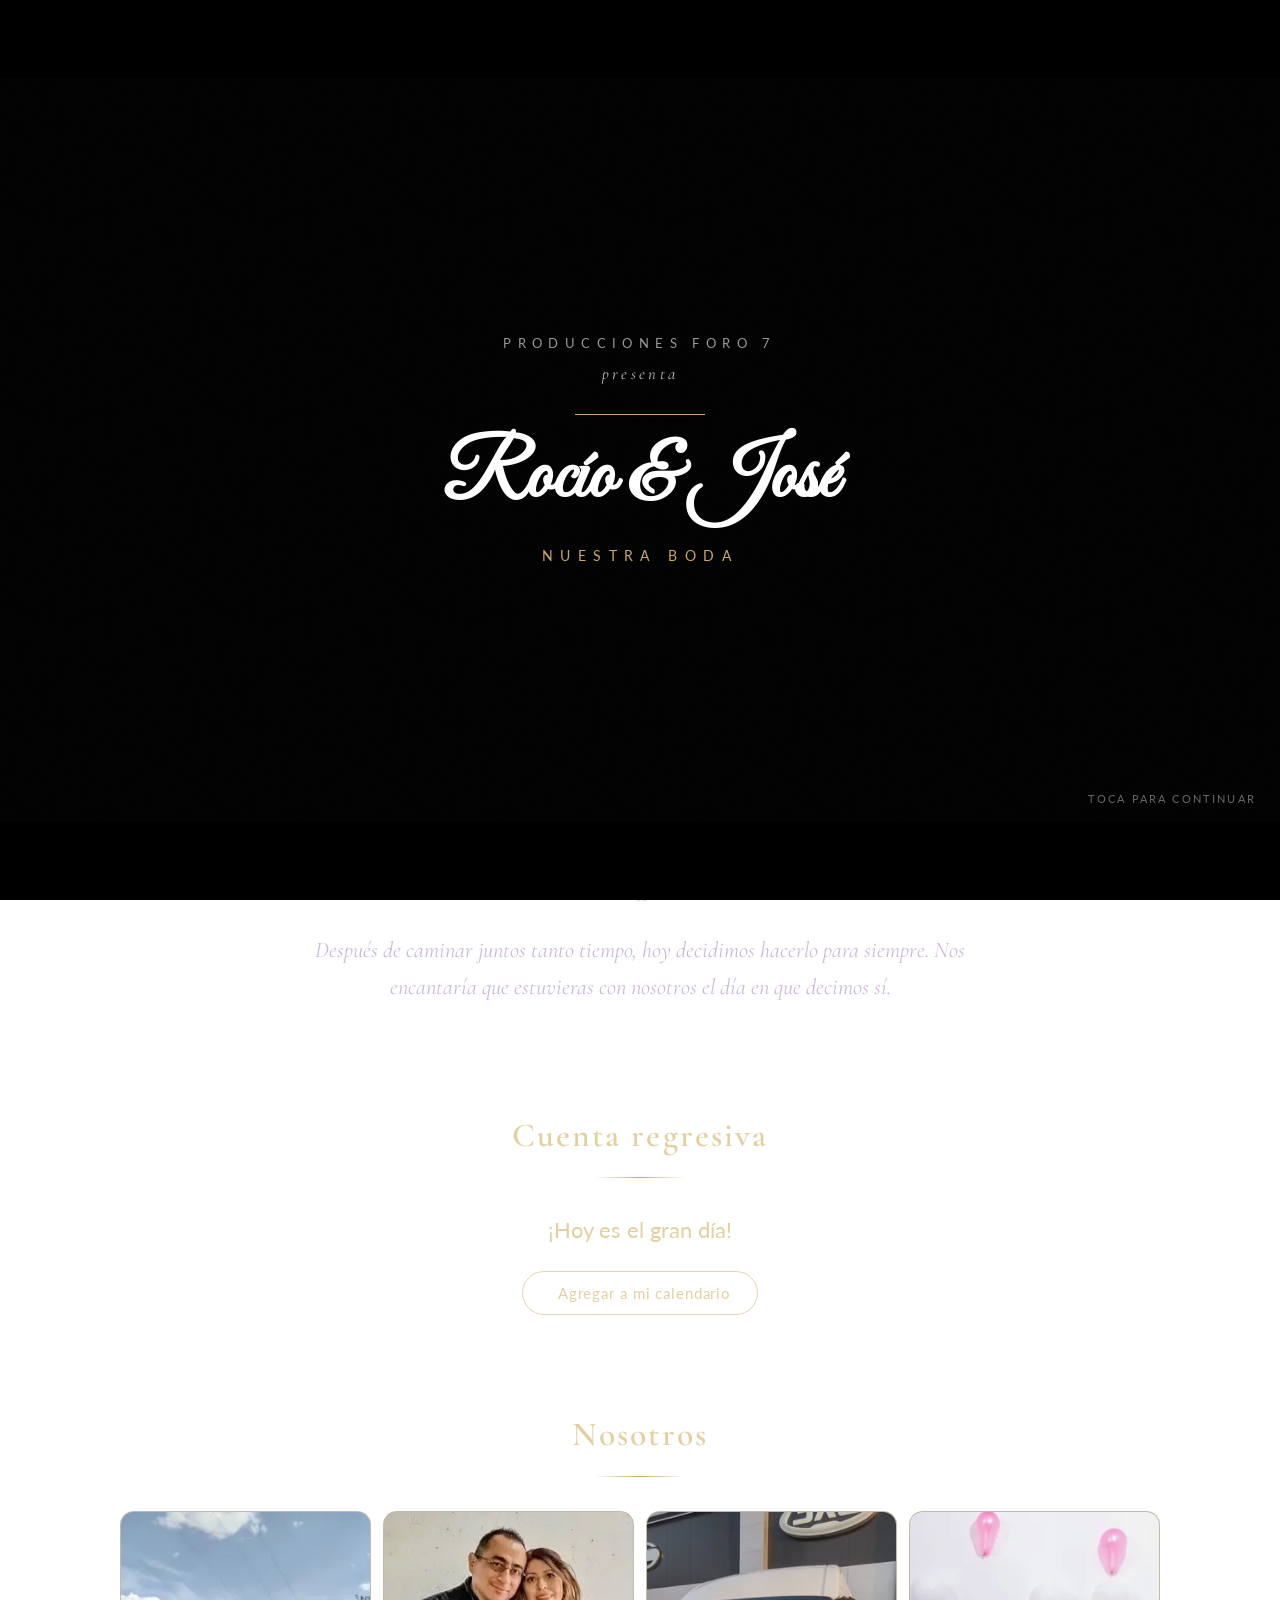
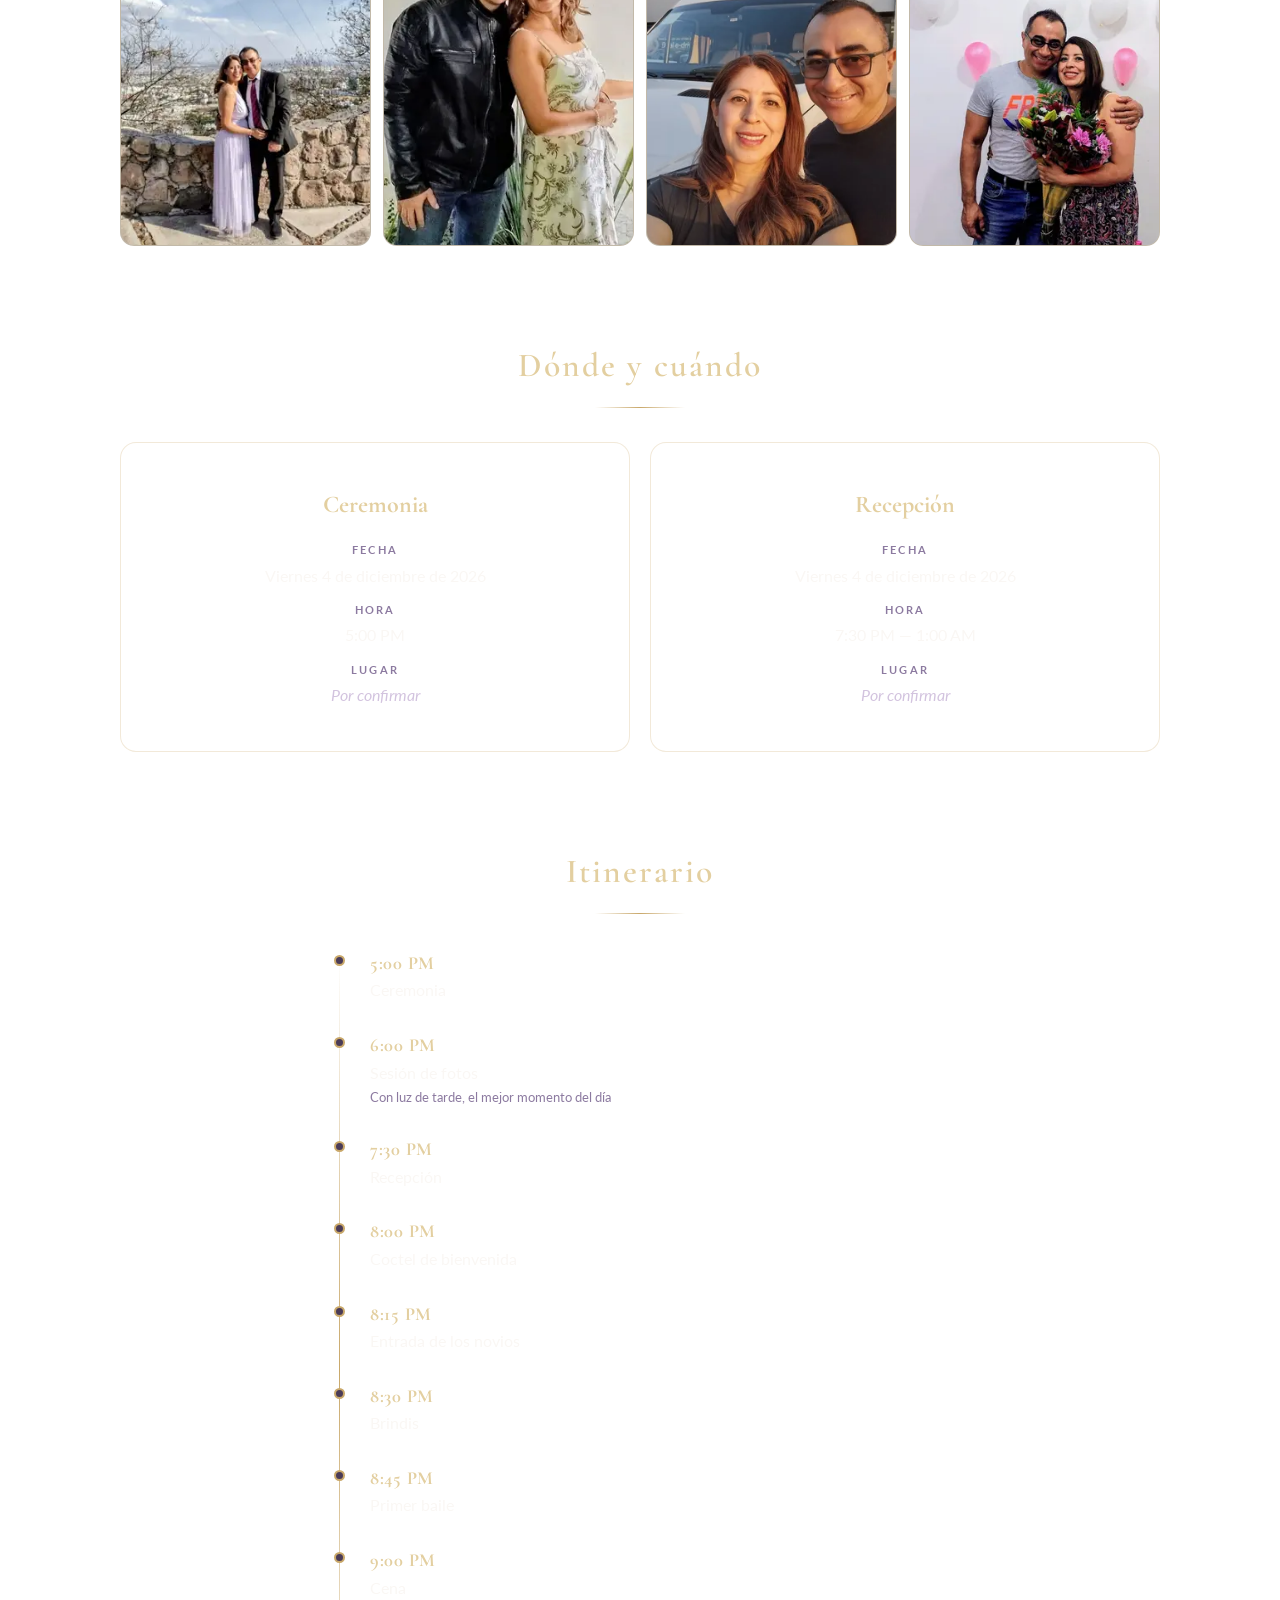
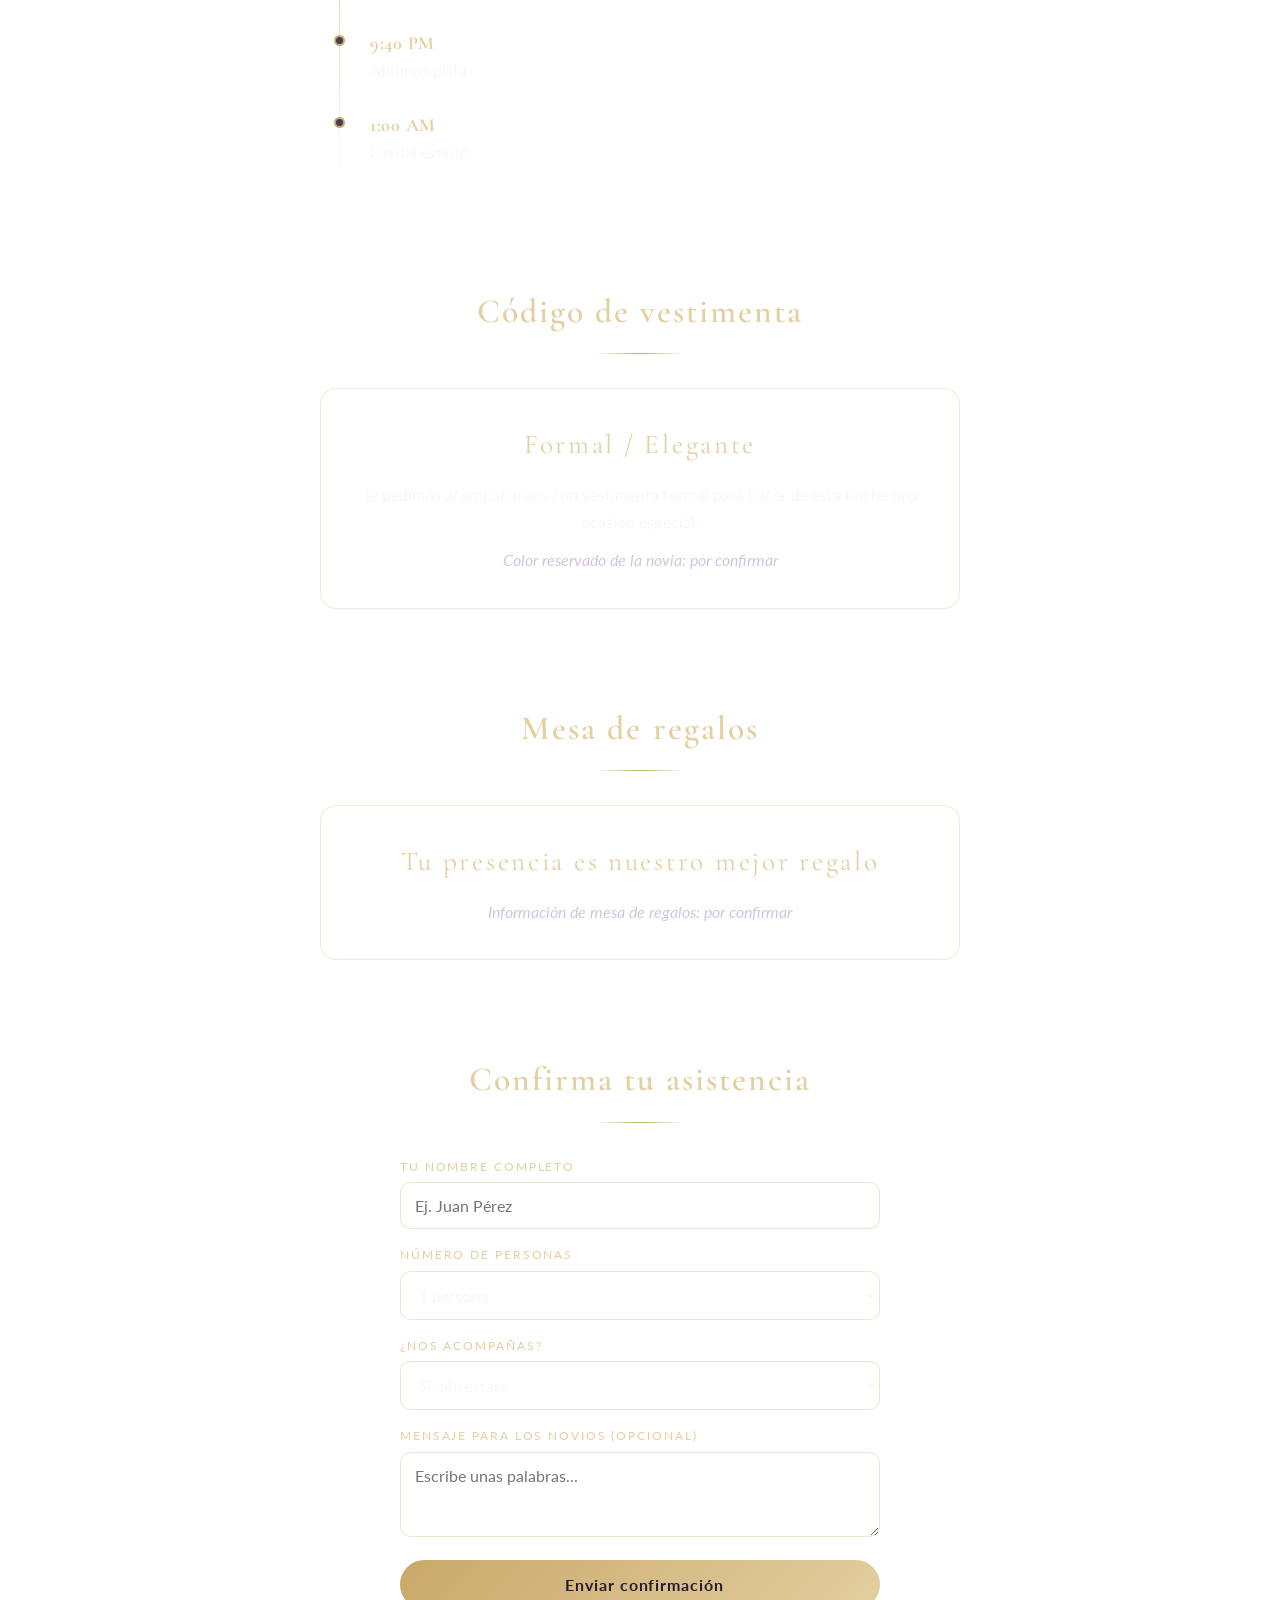
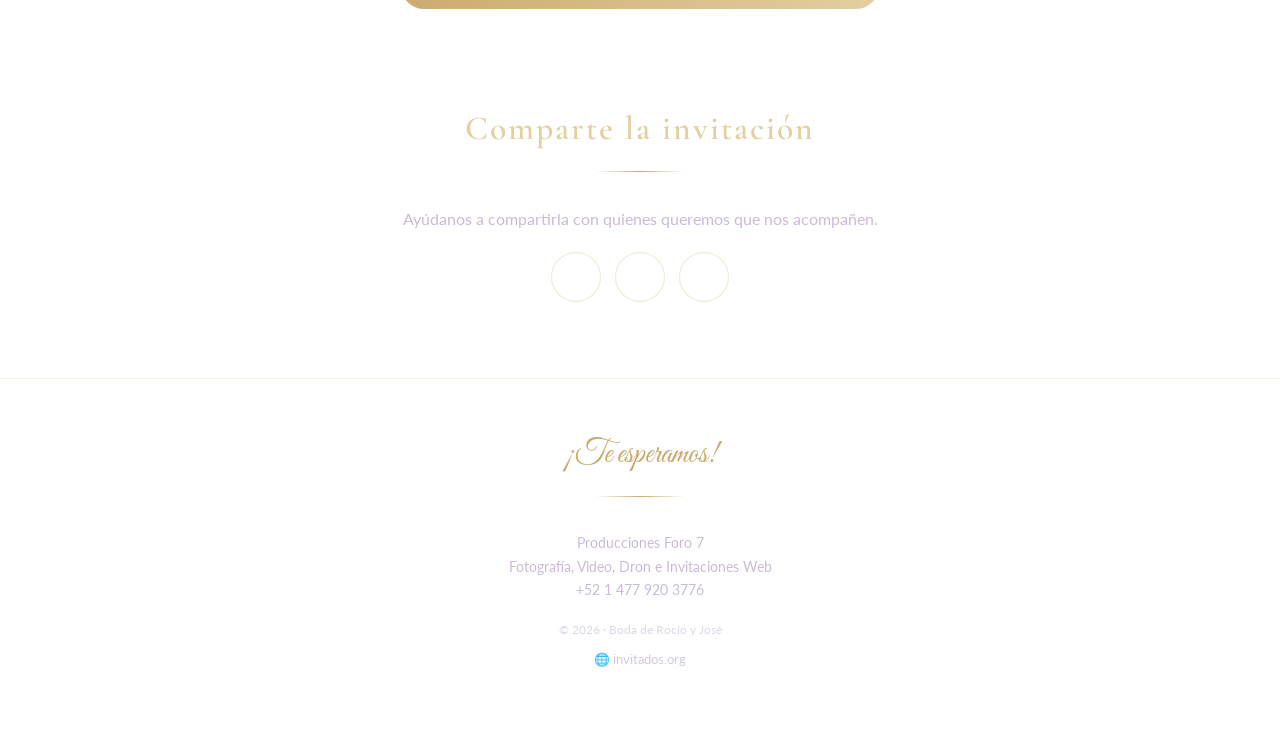
==== index.html @ 2a89e466 "Crear invitacion web Boda Rocio y Jose (4 dic 2026) - Invitacion nueva: hero con foto, galeria con l" ====
<!DOCTYPE html>
<html lang="es">
<head>
    <meta charset="UTF-8">
    <meta name="viewport" content="width=device-width, initial-scale=1.0, viewport-fit=cover">
    <title>Boda de Rocío &amp; José · 4 de diciembre de 2026</title>
    <meta name="description" content="Rocío y José se casan el 4 de diciembre de 2026. Consulta el itinerario, los detalles del evento y confirma tu asistencia.">
    <meta name="theme-color" content="#241b2e">

    <!-- Vista previa al compartir en WhatsApp / Facebook -->
    <meta property="og:type" content="website">
    <meta property="og:site_name" content="Producciones Foro 7">
    <meta property="og:locale" content="es_MX">
    <meta property="og:title" content="Boda de Rocío &amp; José · 4 de diciembre de 2026">
    <meta property="og:description" content="Nos casamos y queremos celebrarlo contigo. Consulta los detalles y confirma tu asistencia.">
    <meta property="og:url" content="https://rocio-jose.invitados.org/">
    <meta property="og:image" content="https://rocio-jose.invitados.org/imagenes/foto1.webp">
    <meta name="twitter:card" content="summary_large_image">
    <meta name="twitter:title" content="Boda de Rocío &amp; José">
    <meta name="twitter:description" content="4 de diciembre de 2026. Confirma tu asistencia.">
    <meta name="twitter:image" content="https://rocio-jose.invitados.org/imagenes/foto1.webp">

    <link rel="icon" type="image/svg+xml" href="favicon.svg">
    <link rel="preconnect" href="https://fonts.googleapis.com">
    <link rel="preconnect" href="https://fonts.gstatic.com" crossorigin>
    <link rel="preload" as="image" href="imagenes/foto1.webp">
    <link href="https://fonts.googleapis.com/css2?family=Great+Vibes&family=Cormorant+Garamond:wght@300;400;600;700&family=Lato:wght@300;400;700&display=swap" rel="stylesheet">
    <link rel="stylesheet" href="https://cdnjs.cloudflare.com/ajax/libs/font-awesome/6.4.0/css/fontawesome.min.css">
    <link rel="stylesheet" href="https://cdnjs.cloudflare.com/ajax/libs/font-awesome/6.4.0/css/solid.min.css">
    <link rel="stylesheet" href="https://cdnjs.cloudflare.com/ajax/libs/font-awesome/6.4.0/css/brands.min.css">
    <link rel="stylesheet" href="css/boda.css?v=1">
</head>
<body>

<!-- ══ Intro cinemática ══ -->
<div id="intro-overlay" role="presentation" aria-hidden="true">
    <div class="intro-bar top"></div>
    <div class="intro-bar bottom"></div>
    <div class="intro-content">
        <p class="intro-studio">Producciones Foro 7</p>
        <p class="intro-presents">presenta</p>
        <div class="intro-line"></div>
        <h1 class="intro-name">Rocío &amp; José</h1>
        <p class="intro-tag">Nuestra boda</p>
    </div>
    <p class="intro-skip">Toca para continuar</p>
</div>

<!-- ══ Portada ══ -->
<header class="hero">
    <img class="hero-photo" src="imagenes/foto1.webp" alt="Rocío y José" width="1080" height="1440" fetchpriority="high">
    <div class="hero-inner">
        <p class="hero-kicker">Nos casamos</p>
        <p class="hero-names">Rocío<span class="hero-amp">&amp;</span>José</p>
        <p class="hero-date">Viernes 4 · Diciembre · 2026</p>
        <p class="hero-place">León, Guanajuato</p>
    </div>
    <a href="#cuenta" class="hero-scroll" aria-label="Ver la invitación"><i class="fas fa-chevron-down"></i></a>
</header>

<div class="container">

    <!-- ══ Cita ══ -->
    <section>
        <p class="quote">
            <span class="quote-mark">&ldquo;</span>
            Después de caminar juntos tanto tiempo, hoy decidimos hacerlo para siempre.
            Nos encantaría que estuvieras con nosotros el día en que decimos <em>sí</em>.
        </p>
    </section>

    <!-- ══ Cuenta regresiva ══ -->
    <section id="cuenta">
        <h2 class="section-title"><i class="fas fa-hourglass-half"></i> Cuenta regresiva</h2>
        <div class="section-rule"></div>
        <div class="countdown" id="countdown">
            <div class="cd-item"><span class="cd-value" id="days">00</span><span class="cd-label">Días</span></div>
            <div class="cd-item"><span class="cd-value" id="hours">00</span><span class="cd-label">Horas</span></div>
            <div class="cd-item"><span class="cd-value" id="minutes">00</span><span class="cd-label">Minutos</span></div>
            <div class="cd-item"><span class="cd-value" id="seconds">00</span><span class="cd-label">Segundos</span></div>
        </div>
        <div class="btn-row">
            <button class="btn btn-ghost" id="btnCalendar"><i class="fas fa-calendar-plus"></i> Agregar a mi calendario</button>
        </div>
    </section>

    <!-- ══ Galería ══ -->
    <section id="galeria">
        <h2 class="section-title"><i class="fas fa-camera-retro"></i> Nosotros</h2>
        <div class="section-rule"></div>
        <div class="gallery" id="gallery">
            <figure tabindex="0" data-full="imagenes/foto1.webp"><img src="imagenes/thumb/foto1.webp" alt="Rocío y José, foto 1" loading="lazy" decoding="async" width="300" height="400"></figure>
            <figure tabindex="0" data-full="imagenes/foto2.webp"><img src="imagenes/thumb/foto2.webp" alt="Rocío y José, foto 2" loading="lazy" decoding="async" width="300" height="400"></figure>
            <figure tabindex="0" data-full="imagenes/foto3.webp"><img src="imagenes/thumb/foto3.webp" alt="Rocío y José, foto 3" loading="lazy" decoding="async" width="300" height="400"></figure>
            <figure tabindex="0" data-full="imagenes/foto4.webp"><img src="imagenes/thumb/foto4.webp" alt="Rocío y José, foto 4" loading="lazy" decoding="async" width="300" height="400"></figure>
        </div>
    </section>

    <!-- ══ Detalles ══ -->
    <section id="detalles">
        <h2 class="section-title"><i class="fas fa-map-marker-alt"></i> Dónde y cuándo</h2>
        <div class="section-rule"></div>
        <div class="cards">
            <div class="card">
                <div class="card-icon"><i class="fas fa-ring"></i></div>
                <h3 class="card-title">Ceremonia</h3>
                <div class="card-row"><strong>Fecha</strong>Viernes 4 de diciembre de 2026</div>
                <div class="card-row"><strong>Hora</strong>5:00 PM</div>
                <div class="card-row"><strong>Lugar</strong><span class="tbd" data-campo="lugar-ceremonia">Por confirmar</span></div>
            </div>
            <div class="card">
                <div class="card-icon"><i class="fas fa-champagne-glasses"></i></div>
                <h3 class="card-title">Recepción</h3>
                <div class="card-row"><strong>Fecha</strong>Viernes 4 de diciembre de 2026</div>
                <div class="card-row"><strong>Hora</strong>7:30 PM &mdash; 1:00 AM</div>
                <div class="card-row"><strong>Lugar</strong><span class="tbd" data-campo="lugar-recepcion">Por confirmar</span></div>
            </div>
        </div>
    </section>

    <!-- ══ Itinerario ══ -->
    <section id="itinerario">
        <h2 class="section-title"><i class="fas fa-clock"></i> Itinerario</h2>
        <div class="section-rule"></div>
        <div class="timeline">
            <div class="tl-item"><p class="tl-time">5:00 PM</p><p class="tl-name">Ceremonia</p></div>
            <div class="tl-item"><p class="tl-time">6:00 PM</p><p class="tl-name">Sesión de fotos</p><p class="tl-note">Con luz de tarde, el mejor momento del día</p></div>
            <div class="tl-item"><p class="tl-time">7:30 PM</p><p class="tl-name">Recepción</p></div>
            <div class="tl-item"><p class="tl-time">8:00 PM</p><p class="tl-name">Coctel de bienvenida</p></div>
            <div class="tl-item"><p class="tl-time">8:15 PM</p><p class="tl-name">Entrada de los novios</p></div>
            <div class="tl-item"><p class="tl-time">8:30 PM</p><p class="tl-name">Brindis</p></div>
            <div class="tl-item"><p class="tl-time">8:45 PM</p><p class="tl-name">Primer baile</p></div>
            <div class="tl-item"><p class="tl-time">9:00 PM</p><p class="tl-name">Cena</p></div>
            <div class="tl-item"><p class="tl-time">9:40 PM</p><p class="tl-name">Abrimos pista</p></div>
            <div class="tl-item"><p class="tl-time">1:00 AM</p><p class="tl-name">Fin del evento</p></div>
        </div>
    </section>

    <!-- ══ Vestimenta ══ -->
    <section id="vestimenta">
        <h2 class="section-title"><i class="fas fa-user-tie"></i> Código de vestimenta</h2>
        <div class="section-rule"></div>
        <div class="panel">
            <p class="panel-lead">Formal / Elegante</p>
            <p style="margin-top:14px;">Te pedimos acompañarnos con vestimenta formal para hacer de esta noche una ocasión especial.</p>
            <p class="tbd" data-campo="color-reservado">Color reservado de la novia: por confirmar</p>
        </div>
    </section>

    <!-- ══ Regalos ══ -->
    <section id="regalos">
        <h2 class="section-title"><i class="fas fa-gift"></i> Mesa de regalos</h2>
        <div class="section-rule"></div>
        <div class="panel">
            <p class="panel-lead">Tu presencia es nuestro mejor regalo</p>
            <p style="margin-top:14px;" class="tbd" data-campo="mesa-regalos">Información de mesa de regalos: por confirmar</p>
        </div>
    </section>

    <!-- ══ RSVP ══ -->
    <section id="rsvp">
        <h2 class="section-title"><i class="fas fa-envelope-open-text"></i> Confirma tu asistencia</h2>
        <div class="section-rule"></div>
        <form class="rsvp-form" id="rsvpForm" novalidate>
            <div class="field">
                <label for="name">Tu nombre completo</label>
                <input type="text" id="name" name="name" required autocomplete="name" placeholder="Ej. Juan Pérez">
            </div>
            <div class="field">
                <label for="guests">Número de personas</label>
                <select id="guests" name="guests">
                    <option value="1">1 persona</option>
                    <option value="2">2 personas</option>
                    <option value="3">3 personas</option>
                    <option value="4">4 personas</option>
                    <option value="5">5 personas</option>
                </select>
            </div>
            <div class="field">
                <label for="attendance">¿Nos acompañas?</label>
                <select id="attendance" name="attendance">
                    <option value="si">Sí, ahí estaré</option>
                    <option value="no">No podré asistir</option>
                </select>
            </div>
            <div class="field">
                <label for="message">Mensaje para los novios (opcional)</label>
                <textarea id="message" name="message" rows="3" placeholder="Escribe unas palabras..."></textarea>
            </div>
            <button type="submit" class="btn"><i class="fas fa-paper-plane"></i> Enviar confirmación</button>
        </form>
        <div class="rsvp-ok" id="successMessage">
            &#10003; ¡Gracias! Tu confirmación quedó registrada.
        </div>
    </section>

    <!-- ══ Compartir ══ -->
    <section id="compartir">
        <h2 class="section-title"><i class="fas fa-share-alt"></i> Comparte la invitación</h2>
        <div class="section-rule"></div>
        <p style="text-align:center; color:var(--lav);">Ayúdanos a compartirla con quienes queremos que nos acompañen.</p>
        <div class="share-icons">
            <a href="#" class="share-icon" data-share="whatsapp" title="Compartir por WhatsApp" aria-label="Compartir por WhatsApp"><i class="fab fa-whatsapp"></i></a>
            <a href="#" class="share-icon" data-share="facebook" title="Compartir en Facebook" aria-label="Compartir en Facebook"><i class="fab fa-facebook-f"></i></a>
            <a href="#" class="share-icon" data-share="copy" title="Copiar enlace" aria-label="Copiar enlace"><i class="fas fa-link"></i></a>
        </div>
    </section>

</div>

<footer>
    <p class="footer-hearts">¡Te esperamos!</p>
    <div class="section-rule"></div>
    <p>Producciones Foro 7</p>
    <p>Fotografía, Video, Dron e Invitaciones Web</p>
    <p><i class="fas fa-phone-alt"></i> +52 1 477 920 3776</p>
    <p class="footer-fine">&copy; 2026 &middot; Boda de Rocío y José</p>
</footer>

<!-- ══ Lightbox ══ -->
<div class="lightbox" id="lightbox" role="dialog" aria-modal="true" aria-label="Foto ampliada">
    <button class="lb-btn lb-close" id="lbClose" aria-label="Cerrar">&times;</button>
    <button class="lb-btn lb-prev"  id="lbPrev"  aria-label="Anterior">&#10094;</button>
    <button class="lb-btn lb-next"  id="lbNext"  aria-label="Siguiente">&#10095;</button>
    <img id="lbImage" src="" alt="">
</div>

<script>
(function () {
    'use strict';

    // ── Fecha del evento: viernes 4 de diciembre de 2026, 5:00 PM ──
    var EVENTO = new Date(2026, 11, 4, 17, 0, 0);
    var EVENTO_FIN = new Date(2026, 11, 5, 1, 0, 0);

    // ── Cuenta regresiva ──
    var elDays = document.getElementById('days'),
        elHours = document.getElementById('hours'),
        elMin = document.getElementById('minutes'),
        elSec = document.getElementById('seconds');

    function pad(n) { return String(n).padStart(2, '0'); }

    function tick() {
        var d = EVENTO.getTime() - Date.now();
        if (d < 0) {
            document.getElementById('countdown').innerHTML =
                '<p style="text-align:center; font-size:1.4rem; color:var(--gold-lt);">¡Hoy es el gran día!</p>';
            clearInterval(timer);
            return;
        }
        elDays.textContent  = pad(Math.floor(d / 864e5));
        elHours.textContent = pad(Math.floor(d % 864e5 / 36e5));
        elMin.textContent   = pad(Math.floor(d % 36e5 / 6e4));
        elSec.textContent   = pad(Math.floor(d % 6e4 / 1e3));
    }
    var timer = setInterval(tick, 1000);
    tick();

    // ── Agregar al calendario (.ics) ──
    function icsDate(dt) {
        return dt.getUTCFullYear() +
            pad(dt.getUTCMonth() + 1) + pad(dt.getUTCDate()) + 'T' +
            pad(dt.getUTCHours()) + pad(dt.getUTCMinutes()) + '00Z';
    }
    document.getElementById('btnCalendar').addEventListener('click', function () {
        var ics = [
            'BEGIN:VCALENDAR', 'VERSION:2.0', 'PRODID:-//Producciones Foro 7//Invitacion//ES',
            'BEGIN:VEVENT',
            'UID:boda-rocio-jose@invitados.org',
            'DTSTAMP:' + icsDate(new Date()),
            'DTSTART:' + icsDate(EVENTO),
            'DTEND:' + icsDate(EVENTO_FIN),
            'SUMMARY:Boda de Rocio y Jose',
            'DESCRIPTION:Ceremonia 5:00 PM - Recepcion 7:30 PM. Detalles: https://rocio-jose.invitados.org/',
            'LOCATION:Leon, Guanajuato',
            'END:VEVENT', 'END:VCALENDAR'
        ].join('\r\n');
        var url = URL.createObjectURL(new Blob([ics], { type: 'text/calendar;charset=utf-8' }));
        var a = document.createElement('a');
        a.href = url; a.download = 'boda-rocio-jose.ics';
        document.body.appendChild(a); a.click(); a.remove();
        setTimeout(function () { URL.revokeObjectURL(url); }, 1000);
    });

    // ── Galería + lightbox ──
    var figures = Array.prototype.slice.call(document.querySelectorAll('#gallery figure'));
    var lb = document.getElementById('lightbox'),
        lbImg = document.getElementById('lbImage'),
        current = 0;

    function openLb(i) {
        current = (i + figures.length) % figures.length;
        lbImg.src = figures[current].dataset.full;
        lbImg.alt = figures[current].querySelector('img').alt;
        lb.classList.add('show');
        document.body.style.overflow = 'hidden';
    }
    function closeLb() {
        lb.classList.remove('show');
        lbImg.src = '';
        document.body.style.overflow = '';
    }
    figures.forEach(function (fig, i) {
        fig.addEventListener('click', function () { openLb(i); });
        fig.addEventListener('keydown', function (e) {
            if (e.key === 'Enter' || e.key === ' ') { e.preventDefault(); openLb(i); }
        });
    });
    document.getElementById('lbClose').addEventListener('click', closeLb);
    document.getElementById('lbPrev').addEventListener('click', function (e) { e.stopPropagation(); openLb(current - 1); });
    document.getElementById('lbNext').addEventListener('click', function (e) { e.stopPropagation(); openLb(current + 1); });
    lb.addEventListener('click', function (e) { if (e.target === lb) closeLb(); });
    document.addEventListener('keydown', function (e) {
        if (!lb.classList.contains('show')) return;
        if (e.key === 'Escape') closeLb();
        if (e.key === 'ArrowLeft') openLb(current - 1);
        if (e.key === 'ArrowRight') openLb(current + 1);
    });

    // ── Compartir ──
    var TEXTO = '¡Estás invitado a nuestra boda! Rocío y José · 4 de diciembre de 2026';
    document.querySelectorAll('[data-share]').forEach(function (el) {
        el.addEventListener('click', function (e) {
            e.preventDefault();
            var url = window.location.href.split('?')[0];
            var tipo = el.dataset.share;
            if (tipo === 'whatsapp') {
                window.open('https://wa.me/?text=' + encodeURIComponent(TEXTO + ' ' + url), '_blank', 'noopener');
            } else if (tipo === 'facebook') {
                window.open('https://www.facebook.com/sharer/sharer.php?u=' + encodeURIComponent(url), '_blank', 'noopener');
            } else {
                navigator.clipboard.writeText(url)
                    .then(function () { alert('¡Enlace copiado!'); })
                    .catch(function () { prompt('Copia este enlace:', url); });
            }
        });
    });

    // ── Intro cinemática (una vez al día) ──
    var overlay = document.getElementById('intro-overlay');
    if (overlay) {
        var hoy = new Date().toDateString();
        var visto = false;
        try { visto = localStorage.getItem('foro7_intro_rocio_jose') === hoy; } catch (e) {}
        if (visto) {
            overlay.style.display = 'none';
        } else {
            var dismiss = function () {
                overlay.classList.add('fade-out');
                setTimeout(function () { overlay.style.display = 'none'; }, 1200);
                try { localStorage.setItem('foro7_intro_rocio_jose', hoy); } catch (e) {}
            };
            var auto = setTimeout(dismiss, 7000);
            ['click', 'touchend'].forEach(function (ev) {
                overlay.addEventListener(ev, function () { clearTimeout(auto); dismiss(); }, { passive: true });
            });
        }
    }
})();
</script>

<script src="js/visitas-v2.js?v=2"></script>
<script src="js/rsvp-guest.js?v=1"></script>
<script src="js/foro7-footer.js?v=1"></script>

<script>
// ── RSVP → Supabase + WhatsApp ──
(function () {
    'use strict';
    if (new URLSearchParams(window.location.search).get('inv')) return; // rsvp-guest.js se encarga

    var SB_URL  = 'https://nzpujmlienzfetqcgsxz.supabase.co';
    var SB_ANON = 'eyJhbGciOiJIUzI1NiIsInR5cCI6IkpXVCJ9.eyJpc3MiOiJzdXBhYmFzZSIsInJlZiI6Im56cHVqbWxpZW56ZmV0cWNnc3h6Iiwicm9sZSI6ImFub24iLCJpYXQiOjE3NzQ2ODYzMzYsImV4cCI6MjA5MDI2MjMzNn0.xl3lsb-KYj5tVLKTnzpbsdEGoV9ySnswH4eyRuyEH1s';
    var SB_H    = { 'apikey': SB_ANON, 'Authorization': 'Bearer ' + SB_ANON, 'Content-Type': 'application/json' };
    var SLUG    = 'boda-rocio-jose';
    var WA_NUMS = ['5214776577067'];
    var NOMBRE_EVENTO = 'la boda de Rocío y José';

    var form = document.getElementById('rsvpForm');
    if (!form) return;

    form.addEventListener('submit', function (e) {
        e.preventDefault();
        var nombre  = (document.getElementById('name').value || '').trim();
        var pases   = parseInt(document.getElementById('guests').value || '1', 10);
        var asiste  = document.getElementById('attendance').value === 'si';
        var mensaje = (document.getElementById('message').value || '').trim();
        if (!nombre) { document.getElementById('name').focus(); return; }

        var btn = form.querySelector('button[type="submit"]');
        if (btn) { btn.disabled = true; btn.textContent = 'Enviando...'; }

        fetch(SB_URL + '/rest/v1/eventos?slug=eq.' + SLUG + '&select=id&limit=1', { headers: SB_H })
            .then(function (r) { return r.json(); })
            .then(function (rows) {
                if (!rows || !rows[0]) return;
                return fetch(SB_URL + '/rest/v1/invitados', {
                    method: 'POST',
                    headers: Object.assign({}, SB_H, { 'Prefer': 'return=minimal' }),
                    body: JSON.stringify({
                        evento_id: rows[0].id, nombre: nombre,
                        pases_asignados: pases, pases_confirmados: asiste ? pases : 0,
                        asiste: asiste, status: asiste ? 'confirmada' : 'declinada',
                        mensaje: mensaje || null, fecha_confirmacion: new Date().toISOString()
                    })
                });
            })
            .catch(function () { /* sin conexión: se envía igual por WhatsApp */ })
            .then(function () {
                form.style.display = 'none';
                document.getElementById('successMessage').style.display = 'block';
                var txt = asiste
                    ? 'Hola, confirmo mi asistencia a ' + NOMBRE_EVENTO + '.\nNombre: ' + nombre + '\nPersonas: ' + pases + (mensaje ? '\nMensaje: ' + mensaje : '')
                    : 'Hola, lamentablemente no podré asistir a ' + NOMBRE_EVENTO + '.\nNombre: ' + nombre + (mensaje ? '\nMensaje: ' + mensaje : '');
                WA_NUMS.forEach(function (num, i) {
                    setTimeout(function () {
                        window.open('https://wa.me/' + num + '?text=' + encodeURIComponent(txt), '_blank', 'noopener');
                    }, 400 + i * 600);
                });
            });
    });
})();
</script>
</body>
</html>
---- css/boda.css ----
/* ============================================================
   Boda Rocío & José — 4 de diciembre de 2026
   Producciones Foro 7
   ============================================================ */

*, *::before, *::after { margin: 0; padding: 0; box-sizing: border-box; }

:root {
    --ink:      #241b2e;
    --plum:     #4a3b57;
    --plum-lt:  #6a557b;
    --mauve:    #8c7aa0;
    --lav:      #cbb9d9;
    --gold:     #c9a86a;
    --gold-lt:  #e3cfa0;
    --cream:    #faf7f4;
    --shadow:   0 18px 45px rgba(0,0,0,.35);
}

html { scroll-behavior: smooth; }

body {
    font-family: 'Lato', system-ui, -apple-system, sans-serif;
    background: linear-gradient(165deg, var(--ink) 0%, var(--plum) 55%, #3a2d45 100%);
    background-attachment: fixed;
    color: var(--cream);
    line-height: 1.65;
    overflow-x: hidden;
}

body::before {
    content: '';
    position: fixed; inset: 0; z-index: 0; pointer-events: none;
    background-image:
        radial-gradient(circle at 15% 10%, rgba(201,168,106,.13) 0%, transparent 45%),
        radial-gradient(circle at 85% 85%, rgba(203,185,217,.12) 0%, transparent 45%);
}

.container { max-width: 1080px; margin: 0 auto; padding: 0 20px; position: relative; z-index: 1; }

/* ---------- Tipografía compartida ---------- */
.script { font-family: 'Great Vibes', cursive; }
.serif  { font-family: 'Cormorant Garamond', Georgia, serif; }

.section-title {
    font-family: 'Cormorant Garamond', Georgia, serif;
    font-size: clamp(1.5rem, 4vw, 2.1rem);
    font-weight: 600;
    text-align: center;
    color: var(--gold-lt);
    letter-spacing: .06em;
    margin-bottom: 8px;
}
.section-rule {
    width: 90px; height: 1px; margin: 14px auto 34px;
    background: linear-gradient(90deg, transparent, var(--gold), transparent);
}
section { padding: 46px 0; position: relative; z-index: 1; }

/* ---------- Intro cinemática ---------- */
#intro-overlay {
    position: fixed; inset: 0; z-index: 9999;
    background: #000;
    display: flex; align-items: center; justify-content: center;
    cursor: pointer; overflow: hidden;
}
#intro-overlay.fade-out { animation: introFadeOut 1.2s ease forwards; }
@keyframes introFadeOut { to { opacity: 0; pointer-events: none; } }

#intro-overlay::before {
    content: '';
    position: absolute; inset: 0; pointer-events: none;
    background-image: url("data:image/svg+xml,%3Csvg xmlns='http://www.w3.org/2000/svg' width='200' height='200'%3E%3Cfilter id='n'%3E%3CfeTurbulence type='fractalNoise' baseFrequency='0.9' numOctaves='4' stitchTiles='stitch'/%3E%3C/filter%3E%3Crect width='200' height='200' filter='url(%23n)' opacity='0.08'/%3E%3C/svg%3E");
    opacity: .32;
    animation: grain .15s steps(1) infinite;
}
@keyframes grain {
    0%,100% { transform: translate(0,0); }
    20% { transform: translate(2px,-1px); }
    40% { transform: translate(-1px,2px); }
    60% { transform: translate(1px,1px); }
    80% { transform: translate(-2px,-1px); }
}

.intro-bar { position: absolute; left: 0; right: 0; height: 78px; background: #000; z-index: 2; transition: height 1s ease; }
.intro-bar.top { top: 0; } .intro-bar.bottom { bottom: 0; }
#intro-overlay.fade-out .intro-bar { height: 0; }

.intro-content { position: relative; z-index: 3; text-align: center; padding: 20px; max-width: 620px; }
.intro-studio {
    font-size: clamp(.62rem, 2vw, .8rem); letter-spacing: .5em;
    text-transform: uppercase; color: #999;
    opacity: 0; animation: introFadeIn 1s ease .8s forwards;
}
.intro-presents {
    font-family: 'Cormorant Garamond', serif; font-style: italic;
    font-size: clamp(.9rem, 2.5vw, 1.05rem); letter-spacing: .2em; color: #bbb;
    margin: 6px 0 26px;
    opacity: 0; animation: introFadeIn 1s ease 1.6s forwards;
}
.intro-line { width: 0; height: 1px; background: var(--gold); margin: 18px auto; animation: introLine 1.2s ease 2.2s forwards; }
@keyframes introLine { to { width: 130px; } }
.intro-name {
    font-family: 'Great Vibes', cursive;
    font-size: clamp(2.6rem, 11vw, 5rem); color: #fff; line-height: 1.15;
    opacity: 0; transform: translateY(20px);
    animation: introSlideUp 1.2s cubic-bezier(.16,1,.3,1) 2.4s forwards;
}
.intro-tag {
    font-size: clamp(.66rem, 2vw, .85rem); letter-spacing: .55em;
    text-transform: uppercase; color: var(--gold); margin-top: 20px;
    opacity: 0; animation: introFadeIn 1s ease 3.4s forwards;
}
.intro-skip {
    position: absolute; bottom: 92px; right: 24px; z-index: 4;
    font-size: .68rem; letter-spacing: .2em; text-transform: uppercase; color: #666;
    opacity: 0; animation: introFadeIn 1.5s ease 1s forwards;
}
@keyframes introFadeIn  { to { opacity: 1; } }
@keyframes introSlideUp { to { opacity: 1; transform: translateY(0); } }

/* ---------- Hero ---------- */
.hero {
    position: relative;
    min-height: 92vh;
    display: flex; align-items: center; justify-content: center;
    text-align: center;
    overflow: hidden;
    padding: 70px 20px;
}
.hero-photo {
    position: absolute; inset: 0;
    width: 100%; height: 100%; object-fit: cover;
    filter: saturate(.85) brightness(.55);
}
.hero::after {
    content: ''; position: absolute; inset: 0;
    background: linear-gradient(180deg, rgba(36,27,46,.55) 0%, rgba(36,27,46,.25) 45%, rgba(36,27,46,.95) 100%);
}
.hero-inner { position: relative; z-index: 2; }
.hero-kicker {
    font-size: clamp(.66rem, 2.4vw, .82rem); letter-spacing: .5em;
    text-transform: uppercase; color: var(--gold-lt); margin-bottom: 18px;
}
.hero-names {
    font-family: 'Great Vibes', cursive;
    font-size: clamp(3rem, 14vw, 6.2rem);
    line-height: 1.05; color: #fff;
    text-shadow: 0 6px 30px rgba(0,0,0,.5);
}
.hero-amp { display: block; font-size: .5em; color: var(--gold); margin: -6px 0; }
.hero-date {
    margin-top: 22px;
    font-family: 'Cormorant Garamond', serif;
    font-size: clamp(1rem, 3.4vw, 1.35rem);
    letter-spacing: .28em; text-transform: uppercase; color: var(--cream);
}
.hero-place { margin-top: 6px; font-size: .9rem; letter-spacing: .12em; color: var(--lav); }
.hero-scroll {
    position: absolute; bottom: 26px; left: 50%; transform: translateX(-50%);
    z-index: 2; color: var(--gold-lt); font-size: 1.3rem;
    animation: bob 2.2s ease-in-out infinite;
}
@keyframes bob { 0%,100% { transform: translate(-50%,0); } 50% { transform: translate(-50%,10px); } }

/* ---------- Cita ---------- */
.quote {
    max-width: 700px; margin: 0 auto; text-align: center;
    font-family: 'Cormorant Garamond', serif; font-style: italic;
    font-size: clamp(1.05rem, 3.2vw, 1.4rem);
    color: var(--lav); padding: 10px 16px;
}
.quote-mark { display: block; font-size: 2.6rem; color: var(--gold); opacity: .5; line-height: 1; margin-bottom: 6px; }

/* ---------- Countdown ---------- */
.countdown { display: flex; justify-content: center; gap: 12px; flex-wrap: wrap; }
.cd-item {
    min-width: 84px; padding: 18px 12px;
    background: rgba(255,255,255,.06);
    border: 1px solid rgba(201,168,106,.28);
    border-radius: 12px; text-align: center;
    backdrop-filter: blur(6px);
}
.cd-value {
    display: block;
    font-family: 'Cormorant Garamond', serif; font-weight: 700;
    font-size: clamp(1.7rem, 6vw, 2.6rem); color: var(--gold-lt); line-height: 1;
    font-variant-numeric: tabular-nums;
}
.cd-label { display: block; margin-top: 8px; font-size: .7rem; letter-spacing: .2em; text-transform: uppercase; color: var(--lav); }

/* ---------- Galería ---------- */
.gallery {
    display: grid; gap: 12px;
    grid-template-columns: repeat(auto-fit, minmax(160px, 1fr));
}
.gallery figure {
    position: relative; overflow: hidden; border-radius: 14px;
    border: 1px solid rgba(201,168,106,.25);
    aspect-ratio: 3 / 4; cursor: zoom-in; background: rgba(0,0,0,.25);
}
.gallery img {
    width: 100%; height: 100%; object-fit: cover; display: block;
    transition: transform .5s cubic-bezier(.16,1,.3,1), filter .4s ease;
    filter: saturate(.92);
}
.gallery figure:hover img, .gallery figure:focus-within img { transform: scale(1.06); filter: saturate(1.05); }

/* Lightbox */
.lightbox {
    position: fixed; inset: 0; z-index: 9000;
    background: rgba(12,8,16,.94);
    display: none; align-items: center; justify-content: center;
    padding: 20px;
}
.lightbox[open], .lightbox.show { display: flex; }
.lightbox img { max-width: 100%; max-height: 86vh; border-radius: 10px; box-shadow: var(--shadow); }
.lb-btn {
    position: absolute; background: none; border: none; color: var(--cream);
    font-size: 2rem; cursor: pointer; padding: 10px 16px; line-height: 1;
}
.lb-close { top: 10px; right: 14px; font-size: 2.2rem; }
.lb-prev  { left: 6px;  top: 50%; transform: translateY(-50%); }
.lb-next  { right: 6px; top: 50%; transform: translateY(-50%); }
.lb-btn:hover { color: var(--gold); }

/* ---------- Tarjetas de evento ---------- */
.cards { display: grid; gap: 20px; grid-template-columns: repeat(auto-fit, minmax(270px, 1fr)); }
.card {
    background: rgba(255,255,255,.055);
    border: 1px solid rgba(201,168,106,.25);
    border-radius: 16px; padding: 30px 24px; text-align: center;
    backdrop-filter: blur(6px);
    transition: transform .3s ease, border-color .3s ease;
}
.card:hover { transform: translateY(-5px); border-color: rgba(201,168,106,.55); }
.card-icon { font-size: 2rem; color: var(--gold); margin-bottom: 12px; }
.card-title {
    font-family: 'Cormorant Garamond', serif; font-size: 1.5rem;
    color: var(--gold-lt); margin-bottom: 16px;
}
.card-row { margin-bottom: 12px; }
.card-row strong {
    display: block; font-size: .7rem; letter-spacing: .18em;
    text-transform: uppercase; color: var(--mauve); margin-bottom: 3px;
}
.tbd { font-style: italic; color: var(--lav); opacity: .85; }

/* ---------- Itinerario ---------- */
.timeline { max-width: 620px; margin: 0 auto; position: relative; padding-left: 34px; }
.timeline::before {
    content: ''; position: absolute; left: 9px; top: 6px; bottom: 6px; width: 1px;
    background: linear-gradient(180deg, transparent, var(--gold), transparent);
}
.tl-item { position: relative; padding: 0 0 26px 6px; }
.tl-item::before {
    content: ''; position: absolute; left: -30px; top: 7px;
    width: 11px; height: 11px; border-radius: 50%;
    background: var(--plum); border: 2px solid var(--gold);
}
.tl-time {
    font-family: 'Cormorant Garamond', serif; font-weight: 700;
    font-size: 1.15rem; color: var(--gold-lt); letter-spacing: .04em;
}
.tl-name { font-size: .98rem; color: var(--cream); }
.tl-note { font-size: .82rem; color: var(--mauve); }

/* ---------- Dress code / regalos ---------- */
.panel {
    max-width: 640px; margin: 0 auto; text-align: center;
    background: rgba(255,255,255,.055);
    border: 1px solid rgba(201,168,106,.25);
    border-radius: 16px; padding: 34px 26px;
}
.panel-lead {
    font-family: 'Cormorant Garamond', serif;
    font-size: clamp(1.3rem, 4vw, 1.7rem); color: var(--gold-lt); letter-spacing: .1em;
}
.panel p + p { margin-top: 12px; }

/* ---------- Botones ---------- */
.btn {
    display: inline-flex; align-items: center; gap: 9px;
    padding: 12px 26px; border-radius: 30px; cursor: pointer;
    font-family: 'Lato', sans-serif; font-size: .92rem; letter-spacing: .06em;
    text-decoration: none;
    background: linear-gradient(135deg, var(--gold), var(--gold-lt));
    color: var(--ink); font-weight: 700; border: none;
    transition: transform .25s ease, box-shadow .25s ease;
}
.btn:hover { transform: translateY(-2px); box-shadow: 0 10px 26px rgba(201,168,106,.3); }
.btn-ghost {
    background: transparent; color: var(--gold-lt);
    border: 1px solid rgba(201,168,106,.5); font-weight: 400;
}
.btn-ghost:hover { background: rgba(201,168,106,.12); box-shadow: none; }
.btn-row { display: flex; gap: 12px; justify-content: center; flex-wrap: wrap; margin-top: 22px; }

/* ---------- RSVP ---------- */
.rsvp-form { max-width: 480px; margin: 0 auto; }
.field { margin-bottom: 16px; }
.field label {
    display: block; margin-bottom: 6px;
    font-size: .74rem; letter-spacing: .16em; text-transform: uppercase; color: var(--gold-lt);
}
.field input, .field select, .field textarea {
    width: 100%; padding: 13px 14px; border-radius: 10px;
    border: 1px solid rgba(201,168,106,.3);
    background: rgba(255,255,255,.07); color: var(--cream);
    font-family: 'Lato', sans-serif; font-size: 1rem;
}
.field input:focus, .field select:focus, .field textarea:focus {
    outline: 2px solid var(--gold); outline-offset: 1px; border-color: transparent;
}
.field select option { background: var(--plum); color: var(--cream); }
.field textarea { resize: vertical; }
.rsvp-form .btn { width: 100%; justify-content: center; padding: 15px; font-size: 1.02rem; }
.rsvp-ok {
    display: none; text-align: center; padding: 34px 20px;
    color: var(--gold-lt); font-family: 'Cormorant Garamond', serif; font-size: 1.3rem;
}

/* ---------- Compartir ---------- */
.share-icons { display: flex; gap: 14px; justify-content: center; margin-top: 20px; }
.share-icon {
    width: 50px; height: 50px; border-radius: 50%;
    display: flex; align-items: center; justify-content: center;
    background: rgba(255,255,255,.08); border: 1px solid rgba(201,168,106,.3);
    color: var(--gold-lt); font-size: 1.2rem; text-decoration: none;
    transition: transform .25s ease, background .25s ease;
}
.share-icon:hover { transform: translateY(-3px); background: rgba(201,168,106,.18); }

/* ---------- Footer ---------- */
footer {
    text-align: center; padding: 50px 20px 70px;
    border-top: 1px solid rgba(201,168,106,.18);
    margin-top: 30px; position: relative; z-index: 1;
}
footer p { font-size: .9rem; color: var(--lav); }
.footer-hearts { font-family: 'Great Vibes', cursive; font-size: 2rem; color: var(--gold); margin-bottom: 10px; }
.footer-fine { margin-top: 18px; font-size: .78rem; opacity: .6; }

/* ---------- Accesibilidad ---------- */
:focus-visible { outline: 2px solid var(--gold); outline-offset: 3px; }

@media (prefers-reduced-motion: reduce) {
    html { scroll-behavior: auto; }
    *, *::before, *::after { animation-duration: .001ms !important; animation-iteration-count: 1 !important; transition-duration: .001ms !important; }
}

@media (max-width: 480px) {
    .cd-item { min-width: 70px; padding: 14px 8px; }
    .timeline { padding-left: 28px; }
    section { padding: 36px 0; }
}
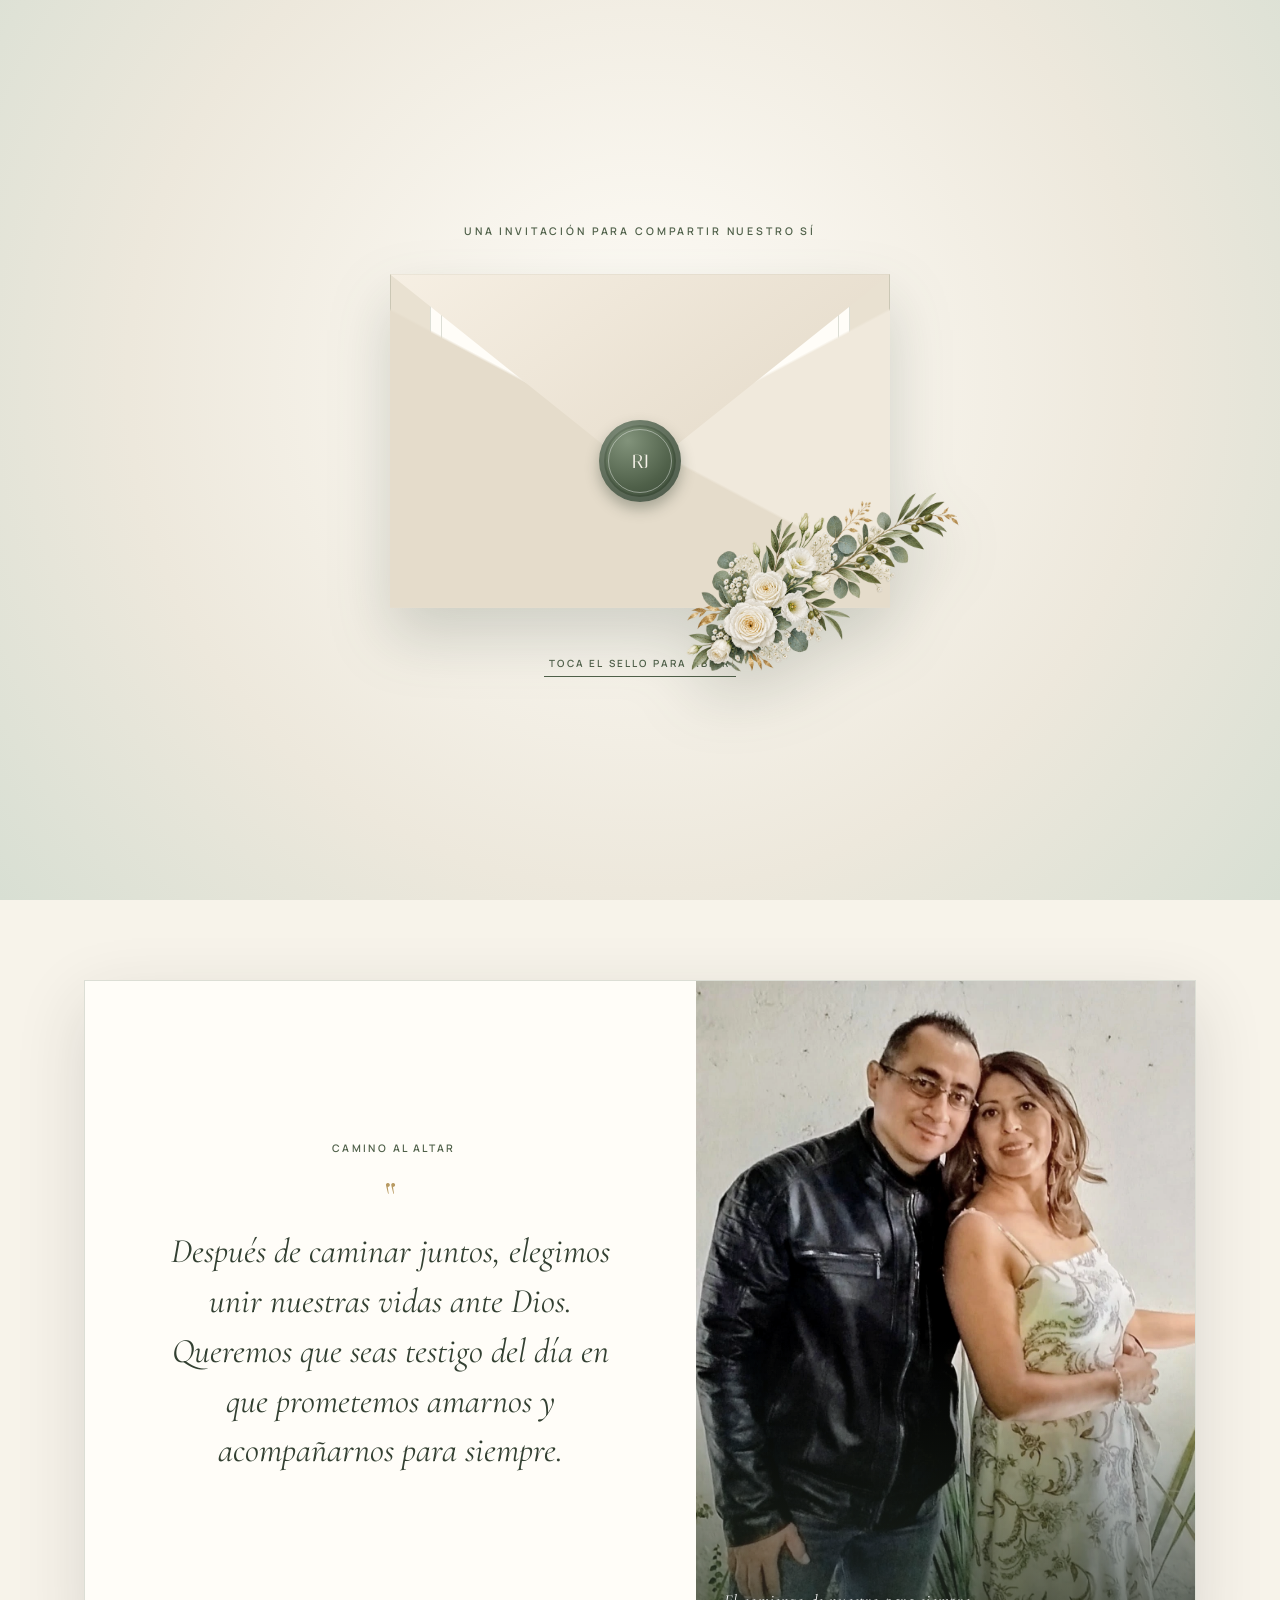
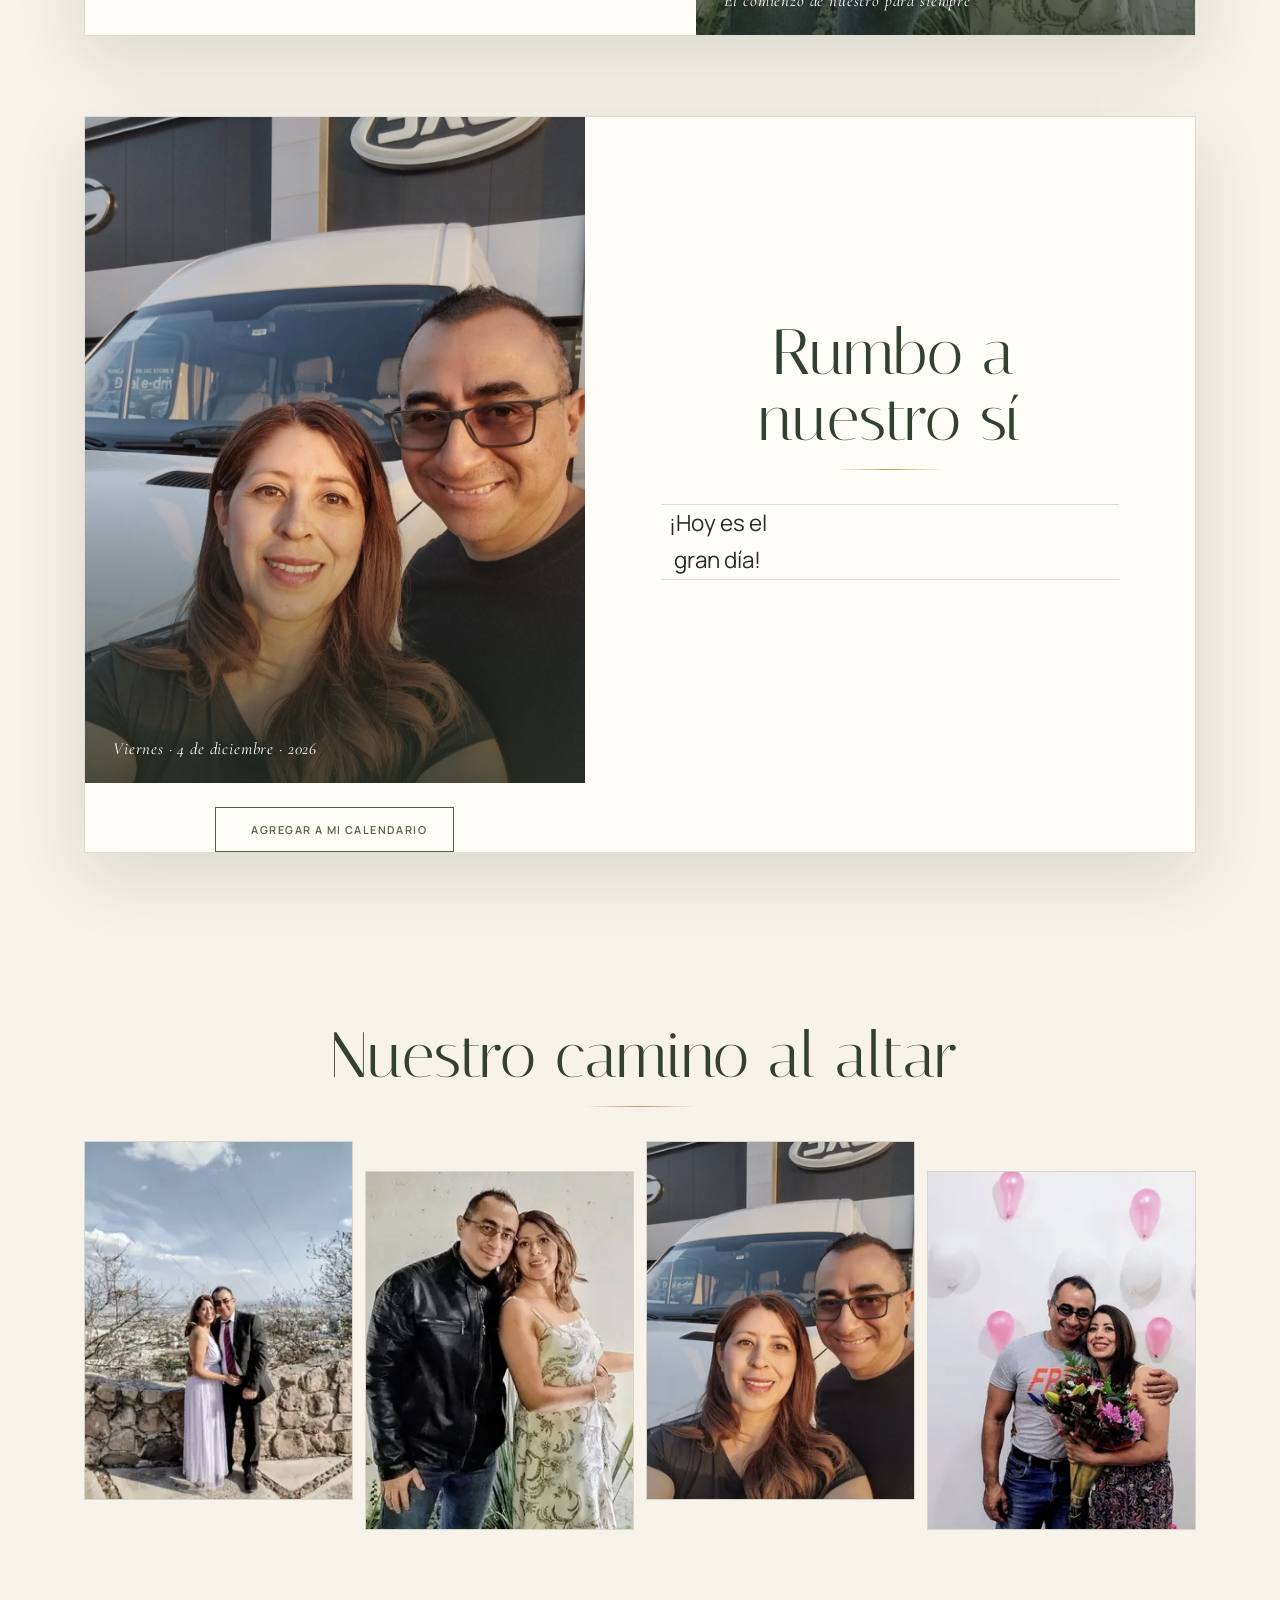
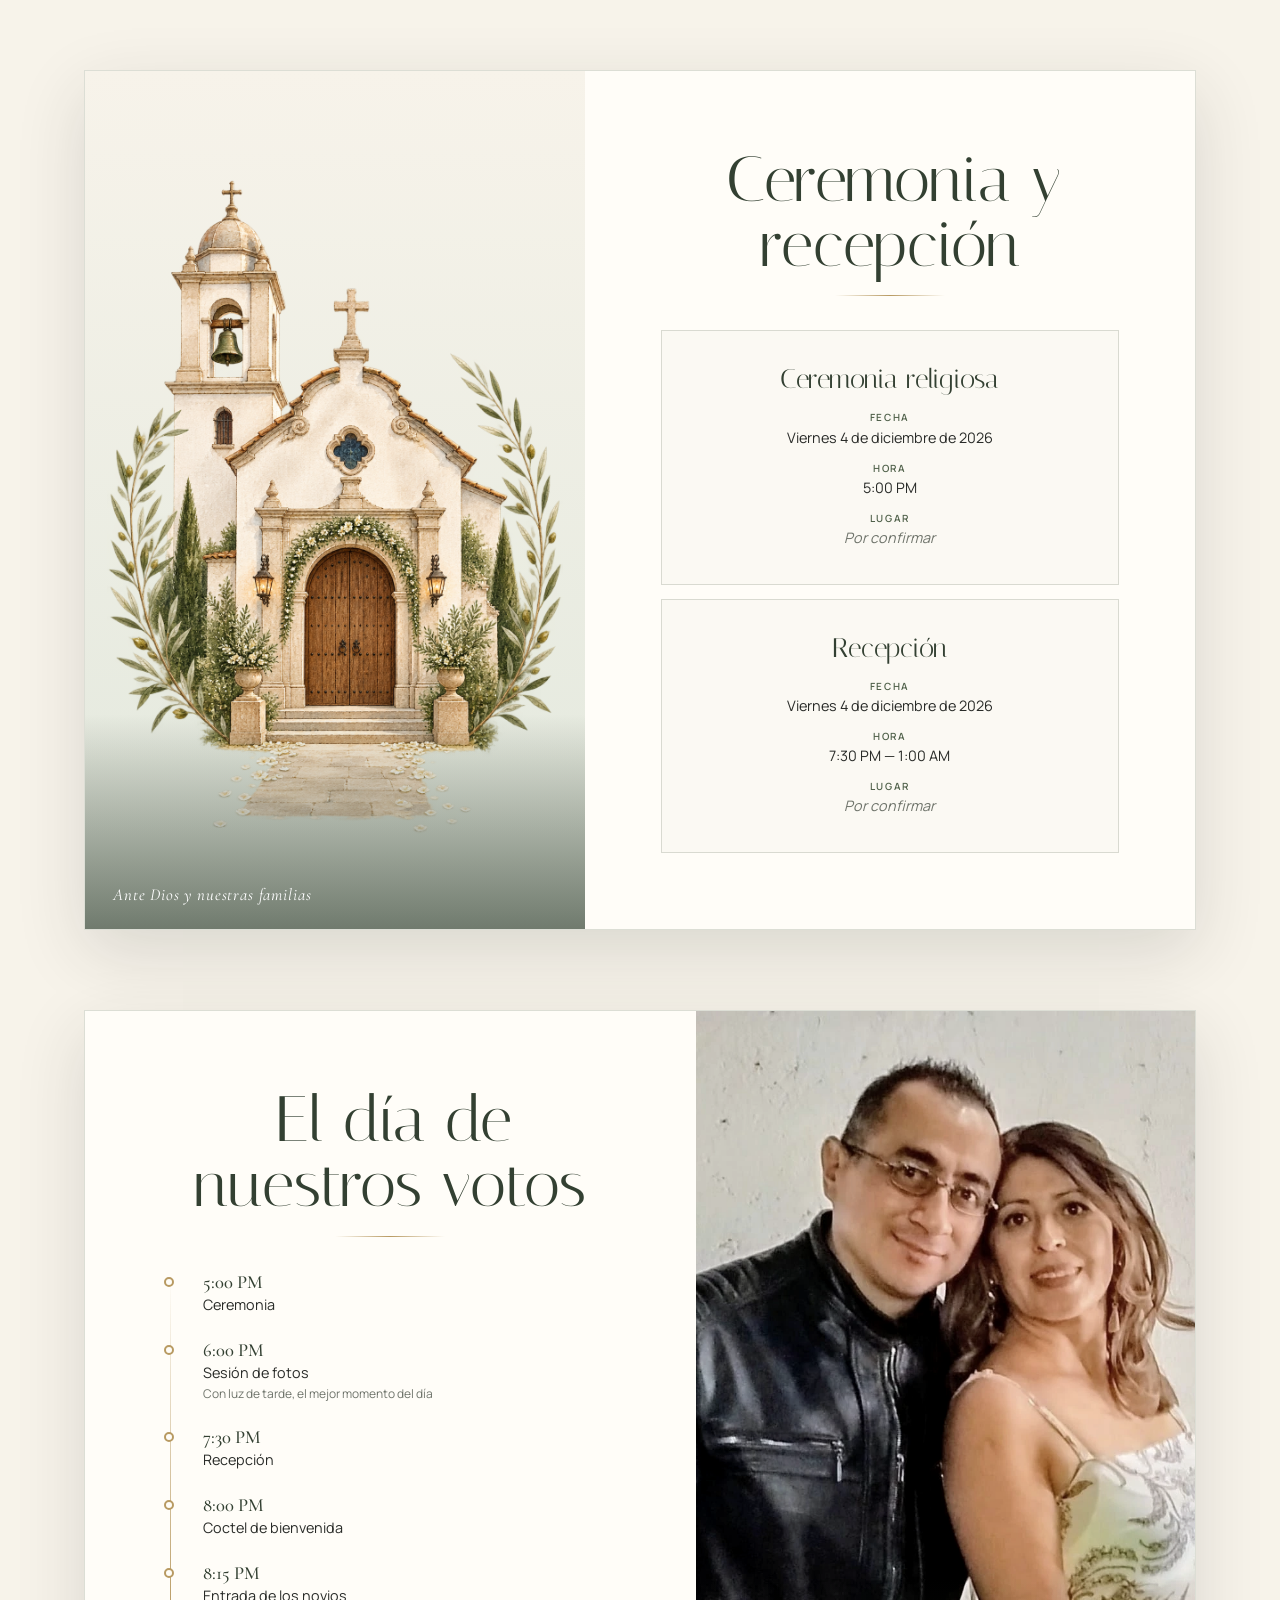
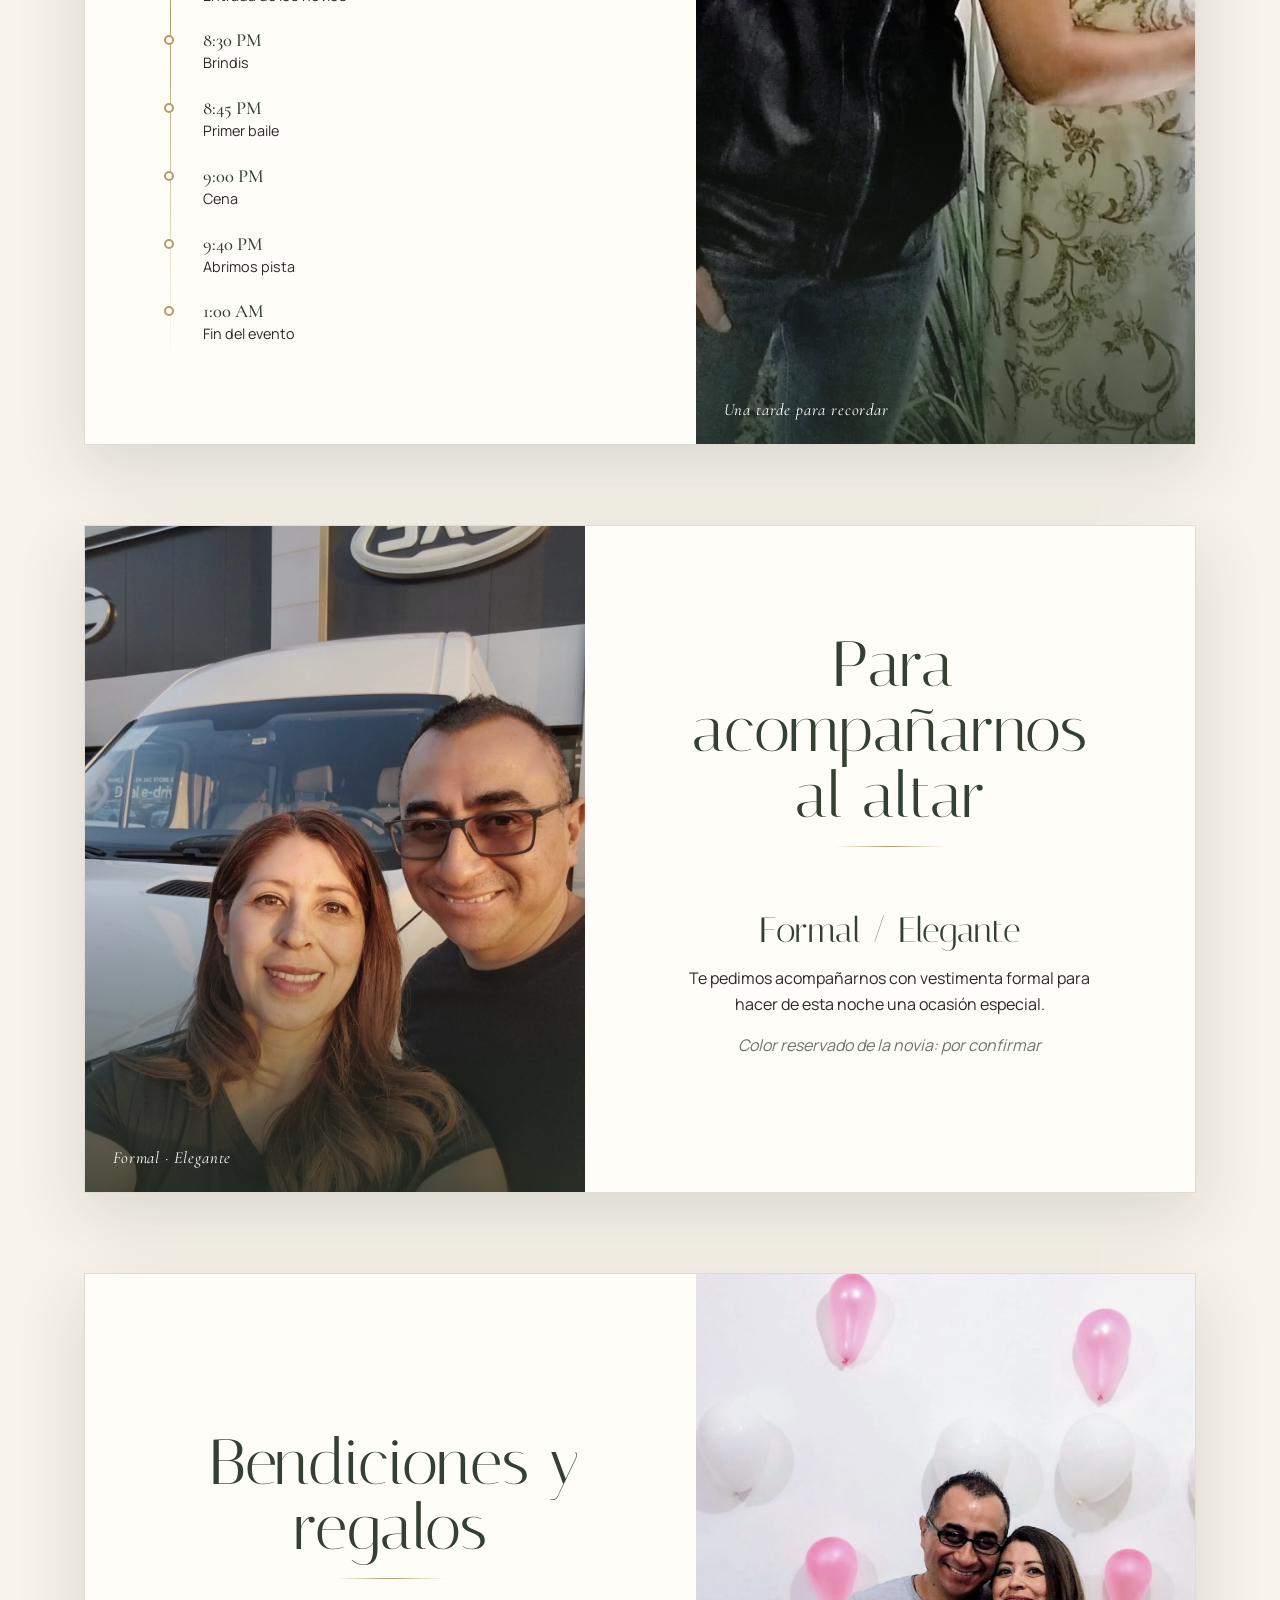
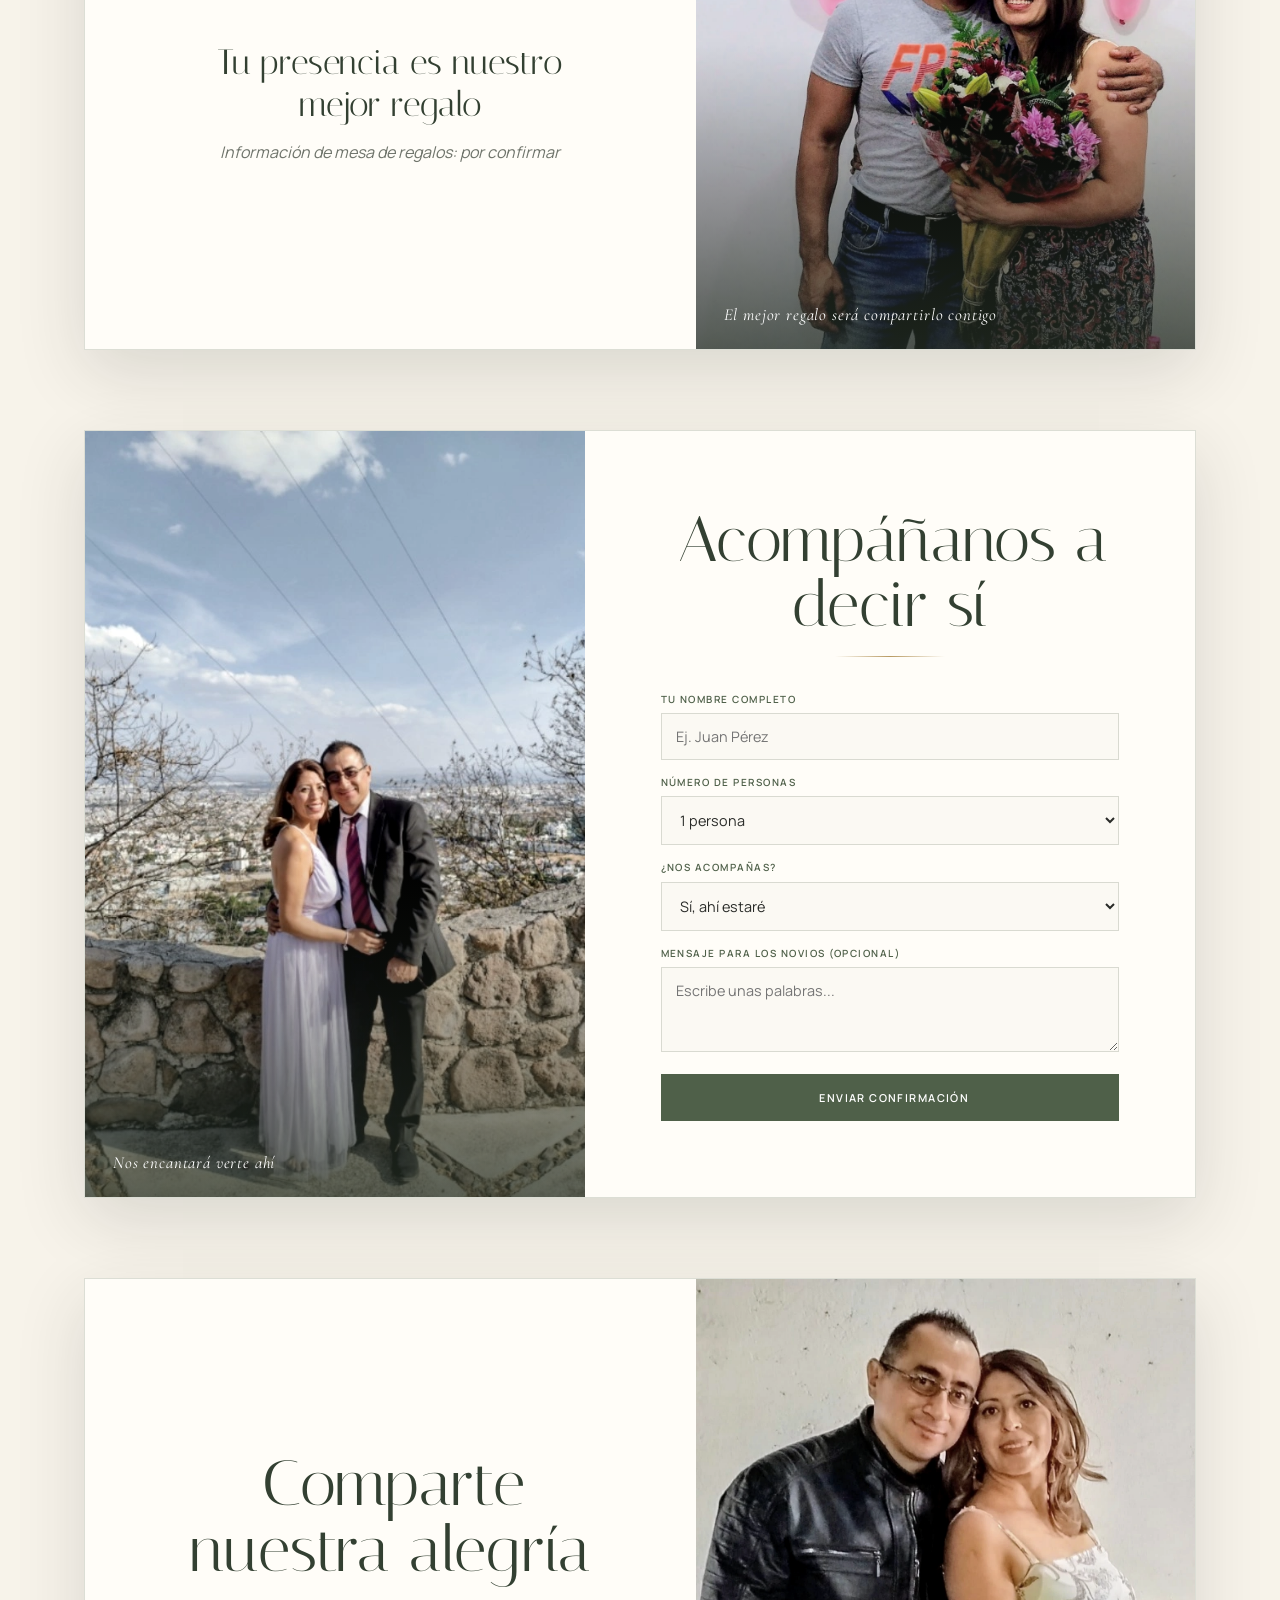
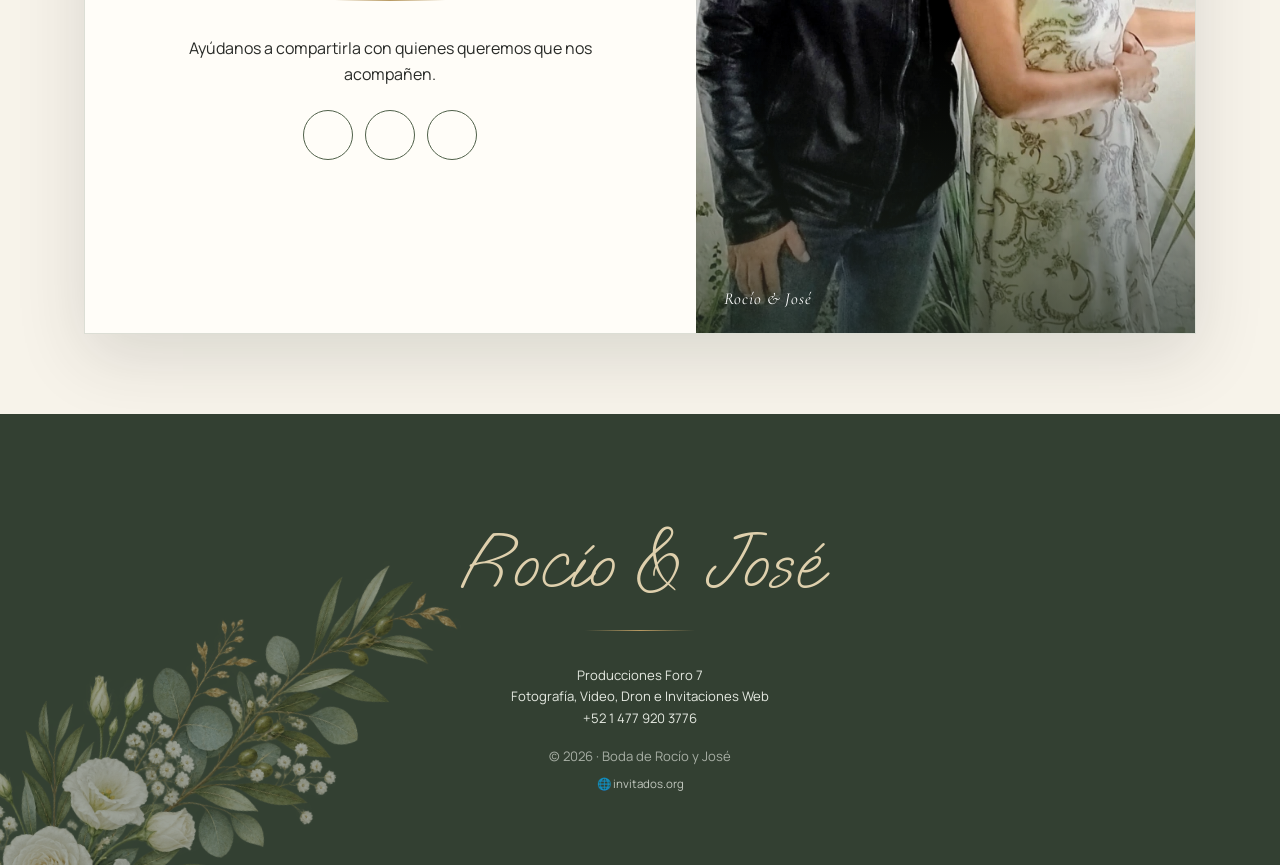
==== commit dbfc3555: "Rediseno de la invitacion + musica de fondo - Nuevo tema ivory/olivo con sobre de boda animado - Mus" ====
--- a/index.html
+++ b/index.html
@@ -5,7 +5,7 @@
     <meta name="viewport" content="width=device-width, initial-scale=1.0, viewport-fit=cover">
     <title>Boda de Rocío &amp; José · 4 de diciembre de 2026</title>
     <meta name="description" content="Rocío y José se casan el 4 de diciembre de 2026. Consulta el itinerario, los detalles del evento y confirma tu asistencia.">
-    <meta name="theme-color" content="#241b2e">
+    <meta name="theme-color" content="#4f6049">
 
     <!-- Vista previa al compartir en WhatsApp / Facebook -->
     <meta property="og:type" content="website">
@@ -24,7 +24,7 @@
     <link rel="preconnect" href="https://fonts.googleapis.com">
     <link rel="preconnect" href="https://fonts.gstatic.com" crossorigin>
     <link rel="preload" as="image" href="imagenes/foto1.webp">
-    <link href="https://fonts.googleapis.com/css2?family=Great+Vibes&family=Cormorant+Garamond:wght@300;400;600;700&family=Lato:wght@300;400;700&display=swap" rel="stylesheet">
+    <link href="https://fonts.googleapis.com/css2?family=Italiana&family=Manrope:wght@400;500;600&family=Oooh+Baby&family=Cormorant+Garamond:ital,wght@0,400;0,500;1,400&display=swap" rel="stylesheet">
     <link rel="stylesheet" href="https://cdnjs.cloudflare.com/ajax/libs/font-awesome/6.4.0/css/fontawesome.min.css">
     <link rel="stylesheet" href="https://cdnjs.cloudflare.com/ajax/libs/font-awesome/6.4.0/css/solid.min.css">
     <link rel="stylesheet" href="https://cdnjs.cloudflare.com/ajax/libs/font-awesome/6.4.0/css/brands.min.css">
@@ -32,25 +32,26 @@
 </head>
 <body>
 
-<!-- ══ Intro cinemática ══ -->
-<div id="intro-overlay" role="presentation" aria-hidden="true">
-    <div class="intro-bar top"></div>
-    <div class="intro-bar bottom"></div>
-    <div class="intro-content">
-        <p class="intro-studio">Producciones Foro 7</p>
-        <p class="intro-presents">presenta</p>
-        <div class="intro-line"></div>
-        <h1 class="intro-name">Rocío &amp; José</h1>
-        <p class="intro-tag">Nuestra boda</p>
+<!-- ══ Sobre de boda ══ -->
+<div id="intro-overlay" role="button" tabindex="0" aria-label="Abrir la invitación">
+    <p class="intro-eyebrow">Una invitación para compartir nuestro sí</p>
+    <div class="wedding-envelope" aria-hidden="true">
+        <span class="envelope-back"></span>
+        <span class="envelope-card"><small>Nos casamos</small><strong>R <i>&amp;</i> J</strong><em>04 · 12 · 26</em></span>
+        <span class="envelope-flap"></span>
+        <span class="envelope-front"></span>
+        <span class="wedding-seal"><b>RJ</b></span>
+        <img src="imagenes/boda/flores-blancas-olivo.png" alt="">
     </div>
-    <p class="intro-skip">Toca para continuar</p>
+    <p class="intro-skip">Toca el sello para abrir</p>
 </div>
 
 <!-- ══ Portada ══ -->
 <header class="hero">
     <img class="hero-photo" src="imagenes/foto1.webp" alt="Rocío y José" width="1080" height="1440" fetchpriority="high">
+    <img class="hero-floral" src="imagenes/boda/flores-blancas-olivo.png" alt="" aria-hidden="true">
     <div class="hero-inner">
-        <p class="hero-kicker">Nos casamos</p>
+        <p class="hero-kicker">Con la bendición de Dios</p>
         <p class="hero-names">Rocío<span class="hero-amp">&amp;</span>José</p>
         <p class="hero-date">Viernes 4 · Diciembre · 2026</p>
         <p class="hero-place">León, Guanajuato</p>
@@ -60,25 +61,37 @@
 
 <div class="container">
 
+    <!-- ══ Bienvenida personalizada ══ -->
+    <section class="personalized-welcome" id="personalizedWelcome" style="display:none" aria-live="polite">
+        <p class="welcome-label">Esta invitación es especialmente para</p>
+        <h2 id="guestWelcomeText"></h2>
+        <p class="welcome-passes" id="guestPassesText"></p>
+    </section>
+
     <!-- ══ Cita ══ -->
-    <section>
+    <section class="photo-article story-article">
+        <figure class="section-photo"><img src="imagenes/foto2.webp" alt="Rocío y José compartiendo un momento juntos" loading="lazy"><figcaption>El comienzo de nuestro para siempre</figcaption></figure>
+        <div class="article-copy">
+        <p class="article-label"><i class="fas fa-ring"></i> Camino al altar</p>
         <p class="quote">
             <span class="quote-mark">&ldquo;</span>
-            Después de caminar juntos tanto tiempo, hoy decidimos hacerlo para siempre.
-            Nos encantaría que estuvieras con nosotros el día en que decimos <em>sí</em>.
-        </p>
+            Después de caminar juntos, elegimos unir nuestras vidas ante Dios.
+            Queremos que seas testigo del día en que prometemos amarnos y acompañarnos <em>para siempre</em>.
+        </p></div>
     </section>
 
     <!-- ══ Cuenta regresiva ══ -->
-    <section id="cuenta">
-        <h2 class="section-title"><i class="fas fa-hourglass-half"></i> Cuenta regresiva</h2>
+    <section id="cuenta" class="photo-article">
+        <figure class="section-photo"><img src="imagenes/foto3.webp" alt="Rocío y José durante su sesión de compromiso" loading="lazy"><figcaption>Viernes · 4 de diciembre · 2026</figcaption></figure>
+        <div class="article-copy">
+        <h2 class="section-title"><i class="fas fa-hourglass-half"></i> Rumbo a nuestro sí</h2>
         <div class="section-rule"></div>
         <div class="countdown" id="countdown">
             <div class="cd-item"><span class="cd-value" id="days">00</span><span class="cd-label">Días</span></div>
             <div class="cd-item"><span class="cd-value" id="hours">00</span><span class="cd-label">Horas</span></div>
             <div class="cd-item"><span class="cd-value" id="minutes">00</span><span class="cd-label">Minutos</span></div>
             <div class="cd-item"><span class="cd-value" id="seconds">00</span><span class="cd-label">Segundos</span></div>
-        </div>
+        </div></div>
         <div class="btn-row">
             <button class="btn btn-ghost" id="btnCalendar"><i class="fas fa-calendar-plus"></i> Agregar a mi calendario</button>
         </div>
@@ -86,7 +99,7 @@
 
     <!-- ══ Galería ══ -->
     <section id="galeria">
-        <h2 class="section-title"><i class="fas fa-camera-retro"></i> Nosotros</h2>
+        <h2 class="section-title"><i class="fas fa-camera-retro"></i> Nuestro camino al altar</h2>
         <div class="section-rule"></div>
         <div class="gallery" id="gallery">
             <figure tabindex="0" data-full="imagenes/foto1.webp"><img src="imagenes/thumb/foto1.webp" alt="Rocío y José, foto 1" loading="lazy" decoding="async" width="300" height="400"></figure>
@@ -97,13 +110,15 @@
     </section>
 
     <!-- ══ Detalles ══ -->
-    <section id="detalles">
-        <h2 class="section-title"><i class="fas fa-map-marker-alt"></i> Dónde y cuándo</h2>
+    <section id="detalles" class="photo-article">
+        <figure class="section-photo church-art"><img src="imagenes/boda/iglesia-acuarela.png" alt="Ilustración en acuarela de la iglesia para la ceremonia" loading="lazy"><figcaption>Ante Dios y nuestras familias</figcaption></figure>
+        <div class="article-copy">
+        <h2 class="section-title"><i class="fas fa-church"></i> Ceremonia y recepción</h2>
         <div class="section-rule"></div>
         <div class="cards">
             <div class="card">
                 <div class="card-icon"><i class="fas fa-ring"></i></div>
-                <h3 class="card-title">Ceremonia</h3>
+                <h3 class="card-title">Ceremonia religiosa</h3>
                 <div class="card-row"><strong>Fecha</strong>Viernes 4 de diciembre de 2026</div>
                 <div class="card-row"><strong>Hora</strong>5:00 PM</div>
                 <div class="card-row"><strong>Lugar</strong><span class="tbd" data-campo="lugar-ceremonia">Por confirmar</span></div>
@@ -115,12 +130,14 @@
                 <div class="card-row"><strong>Hora</strong>7:30 PM &mdash; 1:00 AM</div>
                 <div class="card-row"><strong>Lugar</strong><span class="tbd" data-campo="lugar-recepcion">Por confirmar</span></div>
             </div>
-        </div>
+        </div></div>
     </section>
 
     <!-- ══ Itinerario ══ -->
-    <section id="itinerario">
-        <h2 class="section-title"><i class="fas fa-clock"></i> Itinerario</h2>
+    <section id="itinerario" class="photo-article">
+        <figure class="section-photo"><img src="imagenes/foto2.webp" alt="Rocío y José sonriendo juntos" loading="lazy"><figcaption>Una tarde para recordar</figcaption></figure>
+        <div class="article-copy">
+        <h2 class="section-title"><i class="fas fa-clock"></i> El día de nuestros votos</h2>
         <div class="section-rule"></div>
         <div class="timeline">
             <div class="tl-item"><p class="tl-time">5:00 PM</p><p class="tl-name">Ceremonia</p></div>
@@ -133,33 +150,39 @@
             <div class="tl-item"><p class="tl-time">9:00 PM</p><p class="tl-name">Cena</p></div>
             <div class="tl-item"><p class="tl-time">9:40 PM</p><p class="tl-name">Abrimos pista</p></div>
             <div class="tl-item"><p class="tl-time">1:00 AM</p><p class="tl-name">Fin del evento</p></div>
-        </div>
+        </div></div>
     </section>
 
     <!-- ══ Vestimenta ══ -->
-    <section id="vestimenta">
-        <h2 class="section-title"><i class="fas fa-user-tie"></i> Código de vestimenta</h2>
+    <section id="vestimenta" class="photo-article">
+        <figure class="section-photo"><img src="imagenes/foto3.webp" alt="Rocío y José elegantemente vestidos" loading="lazy"><figcaption>Formal · Elegante</figcaption></figure>
+        <div class="article-copy">
+        <h2 class="section-title"><i class="fas fa-user-tie"></i> Para acompañarnos al altar</h2>
         <div class="section-rule"></div>
         <div class="panel">
             <p class="panel-lead">Formal / Elegante</p>
             <p style="margin-top:14px;">Te pedimos acompañarnos con vestimenta formal para hacer de esta noche una ocasión especial.</p>
             <p class="tbd" data-campo="color-reservado">Color reservado de la novia: por confirmar</p>
-        </div>
+        </div></div>
     </section>
 
     <!-- ══ Regalos ══ -->
-    <section id="regalos">
-        <h2 class="section-title"><i class="fas fa-gift"></i> Mesa de regalos</h2>
+    <section id="regalos" class="photo-article">
+        <figure class="section-photo"><img src="imagenes/foto4.webp" alt="Rocío y José celebrando su compromiso" loading="lazy"><figcaption>El mejor regalo será compartirlo contigo</figcaption></figure>
+        <div class="article-copy">
+        <h2 class="section-title"><i class="fas fa-gift"></i> Bendiciones y regalos</h2>
         <div class="section-rule"></div>
         <div class="panel">
             <p class="panel-lead">Tu presencia es nuestro mejor regalo</p>
             <p style="margin-top:14px;" class="tbd" data-campo="mesa-regalos">Información de mesa de regalos: por confirmar</p>
-        </div>
+        </div></div>
     </section>
 
     <!-- ══ RSVP ══ -->
-    <section id="rsvp">
-        <h2 class="section-title"><i class="fas fa-envelope-open-text"></i> Confirma tu asistencia</h2>
+    <section id="rsvp" class="photo-article">
+        <figure class="section-photo"><img src="imagenes/foto1.webp" alt="Rocío y José esperando celebrar con sus invitados" loading="lazy"><figcaption>Nos encantará verte ahí</figcaption></figure>
+        <div class="article-copy">
+        <h2 class="section-title"><i class="fas fa-envelope-open-text"></i> Acompáñanos a decir sí</h2>
         <div class="section-rule"></div>
         <form class="rsvp-form" id="rsvpForm" novalidate>
             <div class="field">
@@ -191,25 +214,28 @@
         </form>
         <div class="rsvp-ok" id="successMessage">
             &#10003; ¡Gracias! Tu confirmación quedó registrada.
-        </div>
+        </div></div>
     </section>
 
     <!-- ══ Compartir ══ -->
-    <section id="compartir">
-        <h2 class="section-title"><i class="fas fa-share-alt"></i> Comparte la invitación</h2>
+    <section id="compartir" class="photo-article">
+        <figure class="section-photo"><img src="imagenes/foto2.webp" alt="Un recuerdo de Rocío y José" loading="lazy"><figcaption>Rocío &amp; José</figcaption></figure>
+        <div class="article-copy">
+        <h2 class="section-title"><i class="fas fa-share-alt"></i> Comparte nuestra alegría</h2>
         <div class="section-rule"></div>
         <p style="text-align:center; color:var(--lav);">Ayúdanos a compartirla con quienes queremos que nos acompañen.</p>
         <div class="share-icons">
             <a href="#" class="share-icon" data-share="whatsapp" title="Compartir por WhatsApp" aria-label="Compartir por WhatsApp"><i class="fab fa-whatsapp"></i></a>
             <a href="#" class="share-icon" data-share="facebook" title="Compartir en Facebook" aria-label="Compartir en Facebook"><i class="fab fa-facebook-f"></i></a>
             <a href="#" class="share-icon" data-share="copy" title="Copiar enlace" aria-label="Copiar enlace"><i class="fas fa-link"></i></a>
-        </div>
+        </div></div>
     </section>
 
 </div>
 
 <footer>
-    <p class="footer-hearts">¡Te esperamos!</p>
+    <img class="footer-floral" src="imagenes/boda/flores-blancas-olivo.png" alt="" aria-hidden="true">
+    <p class="footer-hearts">Rocío &amp; José</p>
     <div class="section-rule"></div>
     <p>Producciones Foro 7</p>
     <p>Fotografía, Video, Dron e Invitaciones Web</p>
@@ -225,6 +251,13 @@
     <img id="lbImage" src="" alt="">
 </div>
 
+<audio id="invitationMusic" preload="auto" loop>
+    <source src="audio/para-siempre-tu-y-yo.mp3" type="audio/mpeg">
+</audio>
+<button class="music-toggle" id="musicToggle" type="button" aria-label="Reproducir música" aria-pressed="false">
+    <i class="fas fa-volume-high"></i><span>Nuestra canción</span>
+</button>
+
 <script>
 (function () {
     'use strict';
@@ -232,6 +265,22 @@
     // ── Fecha del evento: viernes 4 de diciembre de 2026, 5:00 PM ──
     var EVENTO = new Date(2026, 11, 4, 17, 0, 0);
     var EVENTO_FIN = new Date(2026, 11, 5, 1, 0, 0);
+    var music = document.getElementById('invitationMusic');
+    var musicToggle = document.getElementById('musicToggle');
+    function setMusicState(playing) {
+        musicToggle.classList.toggle('is-playing', playing);
+        musicToggle.setAttribute('aria-pressed', String(playing));
+        musicToggle.setAttribute('aria-label', playing ? 'Pausar música' : 'Reproducir música');
+        musicToggle.querySelector('i').className = playing ? 'fas fa-volume-high' : 'fas fa-volume-xmark';
+    }
+    function startMusic() {
+        music.play().then(function () { setMusicState(true); }).catch(function () { setMusicState(false); });
+        musicToggle.classList.add('show');
+    }
+    musicToggle.addEventListener('click', function () {
+        if (music.paused) music.play().then(function () { setMusicState(true); });
+        else { music.pause(); setMusicState(false); }
+    });
 
     // ── Cuenta regresiva ──
     var elDays = document.getElementById('days'),
@@ -351,9 +400,11 @@
                 setTimeout(function () { overlay.style.display = 'none'; }, 1200);
                 try { localStorage.setItem('foro7_intro_rocio_jose', hoy); } catch (e) {}
             };
-            var auto = setTimeout(dismiss, 7000);
-            ['click', 'touchend'].forEach(function (ev) {
-                overlay.addEventListener(ev, function () { clearTimeout(auto); dismiss(); }, { passive: true });
+            overlay.addEventListener('click', function () { startMusic(); dismiss(); });
+            overlay.addEventListener('keydown', function (e) {
+                if (e.key === 'Enter' || e.key === ' ') {
+                    e.preventDefault(); startMusic(); dismiss();
+                }
             });
         }
     }
--- a/css/boda.css
+++ b/css/boda.css
@@ -1,356 +1,25 @@
-/* ============================================================
-   Boda Rocío & José — 4 de diciembre de 2026
-   Producciones Foro 7
-   ============================================================ */
-
-*, *::before, *::after { margin: 0; padding: 0; box-sizing: border-box; }
-
-:root {
-    --ink:      #241b2e;
-    --plum:     #4a3b57;
-    --plum-lt:  #6a557b;
-    --mauve:    #8c7aa0;
-    --lav:      #cbb9d9;
-    --gold:     #c9a86a;
-    --gold-lt:  #e3cfa0;
-    --cream:    #faf7f4;
-    --shadow:   0 18px 45px rgba(0,0,0,.35);
-}
-
-html { scroll-behavior: smooth; }
-
-body {
-    font-family: 'Lato', system-ui, -apple-system, sans-serif;
-    background: linear-gradient(165deg, var(--ink) 0%, var(--plum) 55%, #3a2d45 100%);
-    background-attachment: fixed;
-    color: var(--cream);
-    line-height: 1.65;
-    overflow-x: hidden;
-}
-
-body::before {
-    content: '';
-    position: fixed; inset: 0; z-index: 0; pointer-events: none;
-    background-image:
-        radial-gradient(circle at 15% 10%, rgba(201,168,106,.13) 0%, transparent 45%),
-        radial-gradient(circle at 85% 85%, rgba(203,185,217,.12) 0%, transparent 45%);
-}
-
-.container { max-width: 1080px; margin: 0 auto; padding: 0 20px; position: relative; z-index: 1; }
-
-/* ---------- Tipografía compartida ---------- */
-.script { font-family: 'Great Vibes', cursive; }
-.serif  { font-family: 'Cormorant Garamond', Georgia, serif; }
-
-.section-title {
-    font-family: 'Cormorant Garamond', Georgia, serif;
-    font-size: clamp(1.5rem, 4vw, 2.1rem);
-    font-weight: 600;
-    text-align: center;
-    color: var(--gold-lt);
-    letter-spacing: .06em;
-    margin-bottom: 8px;
-}
-.section-rule {
-    width: 90px; height: 1px; margin: 14px auto 34px;
-    background: linear-gradient(90deg, transparent, var(--gold), transparent);
-}
-section { padding: 46px 0; position: relative; z-index: 1; }
-
-/* ---------- Intro cinemática ---------- */
-#intro-overlay {
-    position: fixed; inset: 0; z-index: 9999;
-    background: #000;
-    display: flex; align-items: center; justify-content: center;
-    cursor: pointer; overflow: hidden;
-}
-#intro-overlay.fade-out { animation: introFadeOut 1.2s ease forwards; }
-@keyframes introFadeOut { to { opacity: 0; pointer-events: none; } }
-
-#intro-overlay::before {
-    content: '';
-    position: absolute; inset: 0; pointer-events: none;
-    background-image: url("data:image/svg+xml,%3Csvg xmlns='http://www.w3.org/2000/svg' width='200' height='200'%3E%3Cfilter id='n'%3E%3CfeTurbulence type='fractalNoise' baseFrequency='0.9' numOctaves='4' stitchTiles='stitch'/%3E%3C/filter%3E%3Crect width='200' height='200' filter='url(%23n)' opacity='0.08'/%3E%3C/svg%3E");
-    opacity: .32;
-    animation: grain .15s steps(1) infinite;
-}
-@keyframes grain {
-    0%,100% { transform: translate(0,0); }
-    20% { transform: translate(2px,-1px); }
-    40% { transform: translate(-1px,2px); }
-    60% { transform: translate(1px,1px); }
-    80% { transform: translate(-2px,-1px); }
-}
-
-.intro-bar { position: absolute; left: 0; right: 0; height: 78px; background: #000; z-index: 2; transition: height 1s ease; }
-.intro-bar.top { top: 0; } .intro-bar.bottom { bottom: 0; }
-#intro-overlay.fade-out .intro-bar { height: 0; }
-
-.intro-content { position: relative; z-index: 3; text-align: center; padding: 20px; max-width: 620px; }
-.intro-studio {
-    font-size: clamp(.62rem, 2vw, .8rem); letter-spacing: .5em;
-    text-transform: uppercase; color: #999;
-    opacity: 0; animation: introFadeIn 1s ease .8s forwards;
-}
-.intro-presents {
-    font-family: 'Cormorant Garamond', serif; font-style: italic;
-    font-size: clamp(.9rem, 2.5vw, 1.05rem); letter-spacing: .2em; color: #bbb;
-    margin: 6px 0 26px;
-    opacity: 0; animation: introFadeIn 1s ease 1.6s forwards;
-}
-.intro-line { width: 0; height: 1px; background: var(--gold); margin: 18px auto; animation: introLine 1.2s ease 2.2s forwards; }
-@keyframes introLine { to { width: 130px; } }
-.intro-name {
-    font-family: 'Great Vibes', cursive;
-    font-size: clamp(2.6rem, 11vw, 5rem); color: #fff; line-height: 1.15;
-    opacity: 0; transform: translateY(20px);
-    animation: introSlideUp 1.2s cubic-bezier(.16,1,.3,1) 2.4s forwards;
-}
-.intro-tag {
-    font-size: clamp(.66rem, 2vw, .85rem); letter-spacing: .55em;
-    text-transform: uppercase; color: var(--gold); margin-top: 20px;
-    opacity: 0; animation: introFadeIn 1s ease 3.4s forwards;
-}
-.intro-skip {
-    position: absolute; bottom: 92px; right: 24px; z-index: 4;
-    font-size: .68rem; letter-spacing: .2em; text-transform: uppercase; color: #666;
-    opacity: 0; animation: introFadeIn 1.5s ease 1s forwards;
-}
-@keyframes introFadeIn  { to { opacity: 1; } }
-@keyframes introSlideUp { to { opacity: 1; transform: translateY(0); } }
-
-/* ---------- Hero ---------- */
-.hero {
-    position: relative;
-    min-height: 92vh;
-    display: flex; align-items: center; justify-content: center;
-    text-align: center;
-    overflow: hidden;
-    padding: 70px 20px;
-}
-.hero-photo {
-    position: absolute; inset: 0;
-    width: 100%; height: 100%; object-fit: cover;
-    filter: saturate(.85) brightness(.55);
-}
-.hero::after {
-    content: ''; position: absolute; inset: 0;
-    background: linear-gradient(180deg, rgba(36,27,46,.55) 0%, rgba(36,27,46,.25) 45%, rgba(36,27,46,.95) 100%);
-}
-.hero-inner { position: relative; z-index: 2; }
-.hero-kicker {
-    font-size: clamp(.66rem, 2.4vw, .82rem); letter-spacing: .5em;
-    text-transform: uppercase; color: var(--gold-lt); margin-bottom: 18px;
-}
-.hero-names {
-    font-family: 'Great Vibes', cursive;
-    font-size: clamp(3rem, 14vw, 6.2rem);
-    line-height: 1.05; color: #fff;
-    text-shadow: 0 6px 30px rgba(0,0,0,.5);
-}
-.hero-amp { display: block; font-size: .5em; color: var(--gold); margin: -6px 0; }
-.hero-date {
-    margin-top: 22px;
-    font-family: 'Cormorant Garamond', serif;
-    font-size: clamp(1rem, 3.4vw, 1.35rem);
-    letter-spacing: .28em; text-transform: uppercase; color: var(--cream);
-}
-.hero-place { margin-top: 6px; font-size: .9rem; letter-spacing: .12em; color: var(--lav); }
-.hero-scroll {
-    position: absolute; bottom: 26px; left: 50%; transform: translateX(-50%);
-    z-index: 2; color: var(--gold-lt); font-size: 1.3rem;
-    animation: bob 2.2s ease-in-out infinite;
-}
-@keyframes bob { 0%,100% { transform: translate(-50%,0); } 50% { transform: translate(-50%,10px); } }
-
-/* ---------- Cita ---------- */
-.quote {
-    max-width: 700px; margin: 0 auto; text-align: center;
-    font-family: 'Cormorant Garamond', serif; font-style: italic;
-    font-size: clamp(1.05rem, 3.2vw, 1.4rem);
-    color: var(--lav); padding: 10px 16px;
-}
-.quote-mark { display: block; font-size: 2.6rem; color: var(--gold); opacity: .5; line-height: 1; margin-bottom: 6px; }
-
-/* ---------- Countdown ---------- */
-.countdown { display: flex; justify-content: center; gap: 12px; flex-wrap: wrap; }
-.cd-item {
-    min-width: 84px; padding: 18px 12px;
-    background: rgba(255,255,255,.06);
-    border: 1px solid rgba(201,168,106,.28);
-    border-radius: 12px; text-align: center;
-    backdrop-filter: blur(6px);
-}
-.cd-value {
-    display: block;
-    font-family: 'Cormorant Garamond', serif; font-weight: 700;
-    font-size: clamp(1.7rem, 6vw, 2.6rem); color: var(--gold-lt); line-height: 1;
-    font-variant-numeric: tabular-nums;
-}
-.cd-label { display: block; margin-top: 8px; font-size: .7rem; letter-spacing: .2em; text-transform: uppercase; color: var(--lav); }
-
-/* ---------- Galería ---------- */
-.gallery {
-    display: grid; gap: 12px;
-    grid-template-columns: repeat(auto-fit, minmax(160px, 1fr));
-}
-.gallery figure {
-    position: relative; overflow: hidden; border-radius: 14px;
-    border: 1px solid rgba(201,168,106,.25);
-    aspect-ratio: 3 / 4; cursor: zoom-in; background: rgba(0,0,0,.25);
-}
-.gallery img {
-    width: 100%; height: 100%; object-fit: cover; display: block;
-    transition: transform .5s cubic-bezier(.16,1,.3,1), filter .4s ease;
-    filter: saturate(.92);
-}
-.gallery figure:hover img, .gallery figure:focus-within img { transform: scale(1.06); filter: saturate(1.05); }
-
+:root{--ivory:#f7f3ea;--paper:#fffdf8;--sage:#89977e;--olive:#4f6049;--olive-dark:#334032;--gold:#b89a62;--champagne:#dfd0ad;--charcoal:#292b28;--muted:#6f746b;--line:rgba(79,96,73,.2);--shadow:0 22px 65px rgba(41,43,40,.14)}
+*,*::before,*::after{box-sizing:border-box;margin:0;padding:0}html{scroll-behavior:smooth}body{background:var(--ivory);color:var(--charcoal);font-family:Manrope,sans-serif;line-height:1.65;overflow-x:hidden}body::before{content:"";position:fixed;inset:0;z-index:0;pointer-events:none;opacity:.1;background-image:url("data:image/svg+xml,%3Csvg viewBox='0 0 180 180' xmlns='http://www.w3.org/2000/svg'%3E%3Cfilter id='n'%3E%3CfeTurbulence type='fractalNoise' baseFrequency='.82' numOctaves='3' stitchTiles='stitch'/%3E%3C/filter%3E%3Crect width='100%25' height='100%25' filter='url(%23n)' opacity='.24'/%3E%3C/svg%3E")}.container{max-width:1160px;margin:auto;padding:0 24px;position:relative;z-index:1}section{position:relative;z-index:1;padding:64px 0}.section-title{font:400 clamp(2.1rem,5vw,4.2rem)/1.02 Italiana,serif;text-align:center;color:var(--olive-dark);margin-bottom:10px}.section-title i{font-size:.38em;color:var(--gold);vertical-align:middle;margin-right:.3em}.section-rule{width:110px;height:1px;margin:18px auto 34px;background:linear-gradient(90deg,transparent,var(--gold),transparent)}
+/* Sobre */
+#intro-overlay{position:fixed;inset:0;z-index:9999;display:flex;flex-direction:column;align-items:center;justify-content:center;overflow:hidden;cursor:pointer;background:radial-gradient(circle at 50% 42%,#fffdf8,#ede8dc 62%,#d8dfd3);perspective:1200px}#intro-overlay.fade-out{animation:introOut 1.05s ease forwards}@keyframes introOut{to{opacity:0;pointer-events:none}}.intro-eyebrow{margin-bottom:34px;color:var(--olive);font-size:.66rem;font-weight:600;letter-spacing:.27em;text-transform:uppercase}.wedding-envelope{position:relative;width:min(78vw,500px);aspect-ratio:1.5;filter:drop-shadow(0 28px 30px rgba(51,64,50,.2));transform-style:preserve-3d}.wedding-envelope>span{position:absolute;display:block}.envelope-back{inset:0;background:#e9e1d1;border:1px solid var(--line)}.envelope-card{left:8%;right:8%;bottom:5%;height:88%;z-index:1;display:flex!important;flex-direction:column;align-items:center;justify-content:center;background:var(--paper);border:1px solid var(--line);transition:transform .95s cubic-bezier(.2,.8,.2,1) .35s}.envelope-card::after{content:"";position:absolute;inset:10px;border:1px solid var(--line)}.envelope-card small,.envelope-card em{font:600 .58rem Manrope,sans-serif;letter-spacing:.26em;text-transform:uppercase;color:var(--olive)}.envelope-card strong{font:400 clamp(2.4rem,8vw,4.4rem) Italiana,serif;color:var(--olive-dark);line-height:1.1;margin:.45rem}.envelope-card strong i{font:400 .75em "Oooh Baby",cursive;color:var(--gold)}.envelope-front{inset:0;z-index:3;background:linear-gradient(28deg,#e5dccb 49.5%,transparent 50%),linear-gradient(332deg,#f0e9dc 49.5%,transparent 50%);clip-path:polygon(0 0,50% 56%,100% 0,100% 100%,0 100%)}.envelope-flap{inset:0;z-index:4;background:linear-gradient(145deg,#f6efe3,#ddd2bf);clip-path:polygon(0 0,100% 0,50% 60%);transform-origin:top;transition:transform .75s cubic-bezier(.3,.7,.3,1)}.wedding-seal{z-index:6;width:82px;height:82px;left:calc(50% - 41px);top:calc(56% - 41px);display:grid!important;place-items:center;border-radius:50%;background:radial-gradient(circle at 35% 25%,#82937b,#4f6049 58%,#344333);box-shadow:0 7px 14px rgba(51,64,50,.35),inset 0 0 0 5px rgba(255,255,255,.12),inset 0 0 0 7px rgba(29,42,29,.18);transition:.4s}.wedding-seal::after{content:"";position:absolute;inset:9px;border:1px solid rgba(255,255,255,.4);border-radius:50%}.wedding-seal b{font:400 1.2rem Italiana,serif;color:#f7f3ea}.wedding-envelope>img{position:absolute;z-index:5;width:55%;right:-14%;bottom:-20%;pointer-events:none}.wedding-envelope:hover .wedding-seal{transform:scale(1.06) rotate(-4deg)}#intro-overlay.fade-out .wedding-seal{transform:scale(.2);opacity:0}#intro-overlay.fade-out .envelope-flap{transform:rotateX(180deg);z-index:0}#intro-overlay.fade-out .envelope-card{transform:translateY(-48%)}.intro-skip{margin-top:42px;border-bottom:1px solid var(--olive);padding:5px;color:var(--olive);font-size:.62rem;font-weight:600;letter-spacing:.22em;text-transform:uppercase}
+/* Portada */
+.hero{position:relative;min-height:100svh;display:flex;align-items:center;justify-content:center;text-align:center;overflow:hidden;padding:70px 20px}.hero-photo{position:absolute;inset:0;width:100%;height:100%;object-fit:cover;filter:saturate(.75) contrast(.96) brightness(.72)}.hero::after{content:"";position:absolute;inset:0;background:linear-gradient(180deg,rgba(32,39,31,.42),rgba(32,39,31,.08) 42%,rgba(27,35,27,.8))}.hero-floral{position:absolute;z-index:2;width:min(62vw,700px);right:-14%;top:-19%;transform:rotate(12deg);pointer-events:none}.hero-inner{position:relative;z-index:3;color:#fff}.hero-kicker{font-size:.66rem;font-weight:600;letter-spacing:.36em;text-transform:uppercase;color:#f0e5ca;margin-bottom:18px}.hero-names{font:400 clamp(4rem,14vw,9rem)/.78 Italiana,serif;text-shadow:0 5px 26px rgba(0,0,0,.25)}.hero-amp{display:block;font:400 .55em "Oooh Baby",cursive;color:var(--champagne);margin:.08em}.hero-date{margin-top:30px;font:400 clamp(1rem,2.5vw,1.4rem) Cormorant Garamond,serif;letter-spacing:.25em;text-transform:uppercase}.hero-place{margin-top:8px;font-size:.72rem;letter-spacing:.18em;text-transform:uppercase;color:#e6e8e1}.hero-scroll{position:absolute;z-index:4;bottom:28px;left:50%;transform:translateX(-50%);color:#fff;animation:bob 2.2s ease-in-out infinite}@keyframes bob{50%{transform:translate(-50%,10px)}}
+/* Personalizado */
+.personalized-welcome{max-width:760px;margin:55px auto 0;padding:42px 24px!important;text-align:center;border-block:1px solid var(--line);background:rgba(255,255,255,.35)}.welcome-label{color:var(--olive);font-size:.65rem;font-weight:600;letter-spacing:.23em;text-transform:uppercase}.personalized-welcome h2{font:400 clamp(3rem,9vw,5rem) "Oooh Baby",cursive;color:var(--olive-dark);line-height:1.1;margin:12px}.welcome-passes{display:inline-block;border:1px solid var(--gold);padding:7px 16px;border-radius:999px;color:var(--olive);font-size:.8rem}
+/* Artículos */
+.photo-article{display:grid;grid-template-columns:minmax(320px,.9fr) minmax(400px,1.1fr);align-items:stretch;padding:0;margin:80px 0;min-height:540px;background:var(--paper);border:1px solid var(--line);box-shadow:var(--shadow);overflow:hidden}.photo-article:nth-of-type(even){grid-template-columns:minmax(400px,1.1fr) minmax(320px,.9fr)}.photo-article:nth-of-type(even) .section-photo{order:2}.section-photo{position:relative;min-height:540px;overflow:hidden;background:#dce3d8}.section-photo::after{content:"";position:absolute;inset:0;background:linear-gradient(180deg,transparent 55%,rgba(39,49,38,.72))}.section-photo img{width:100%;height:100%;min-height:540px;display:block;object-fit:cover;filter:saturate(.76) contrast(1.02);transition:transform 1s cubic-bezier(.16,1,.3,1)}.photo-article:hover .section-photo img{transform:scale(1.035)}.section-photo figcaption{position:absolute;z-index:2;left:28px;right:28px;bottom:24px;color:#fff;font:italic 400 1.05rem Cormorant Garamond,serif;letter-spacing:.05em}.section-photo.church-art{background:linear-gradient(180deg,#f7f3ea,#e2e8dd)}.section-photo.church-art::after{background:linear-gradient(180deg,transparent 75%,rgba(51,64,50,.65))}.section-photo.church-art img{object-fit:contain;filter:none;padding:22px}.article-copy{align-self:center;min-width:0;padding:clamp(42px,6vw,76px)}.article-label{text-align:center;color:var(--olive);font-size:.65rem;font-weight:600;letter-spacing:.23em;text-transform:uppercase;margin-bottom:22px}.article-label i{color:var(--gold);margin-right:7px}.quote{max-width:620px;margin:auto;text-align:center;font:italic 400 clamp(1.45rem,3vw,2.15rem)/1.45 Cormorant Garamond,serif;color:var(--olive-dark)}.quote-mark{display:block;font:400 3rem Italiana,serif;color:var(--gold);line-height:1}.countdown{display:grid;grid-template-columns:repeat(4,1fr);border-block:1px solid var(--line)}.cd-item{text-align:center;padding:22px 4px;border-right:1px solid var(--line)}.cd-item:last-child{border:0}.cd-value{display:block;font:400 clamp(2rem,4vw,3.5rem) Italiana,serif;color:var(--olive)}.cd-label{font-size:.57rem;font-weight:600;letter-spacing:.14em;text-transform:uppercase;color:var(--muted)}.btn-row{display:flex;justify-content:center;margin-top:24px}.btn{display:inline-flex;align-items:center;justify-content:center;gap:9px;border:0;border-radius:0;padding:14px 26px;background:var(--olive);color:#fff;font:600 .68rem Manrope,sans-serif;letter-spacing:.13em;text-transform:uppercase;text-decoration:none;cursor:pointer;transition:.25s}.btn:hover{background:var(--olive-dark);transform:translateY(-2px)}.btn-ghost{background:transparent;color:var(--olive);border:1px solid var(--olive)}.btn-ghost:hover{background:var(--olive);color:#fff}
+/* Galería */
+#galeria{padding:90px 0}.gallery{display:grid;grid-template-columns:repeat(4,1fr);gap:12px}.gallery figure{position:relative;aspect-ratio:3/4;overflow:hidden;cursor:zoom-in;border:1px solid var(--line)}.gallery figure:nth-child(even){transform:translateY(30px)}.gallery img{width:100%;height:100%;display:block;object-fit:cover;filter:saturate(.74);transition:.6s}.gallery figure:hover img{transform:scale(1.05);filter:saturate(.95)}
+/* Cards/timeline/panels */
+.cards{display:grid;grid-template-columns:1fr;gap:14px}.card{padding:24px 20px;text-align:center;border:1px solid var(--line);background:#fbf9f3}.card-icon{font-size:1.8rem;color:var(--gold);margin-bottom:8px}.card-title{font:400 1.7rem Italiana,serif;color:var(--olive-dark);margin-bottom:14px}.card-row{margin:10px 0;font-size:.9rem}.card-row strong{display:block;color:var(--olive);font-size:.62rem;font-weight:600;letter-spacing:.17em;text-transform:uppercase}.tbd{color:var(--muted);font-style:italic}.timeline{max-width:620px;margin:auto;padding-left:34px;position:relative}.timeline::before{content:"";position:absolute;left:9px;top:7px;bottom:7px;width:1px;background:linear-gradient(transparent,var(--gold),transparent)}.tl-item{position:relative;padding:0 0 22px 8px}.tl-item::before{content:"";position:absolute;left:-31px;top:6px;width:10px;height:10px;border-radius:50%;background:var(--paper);border:2px solid var(--gold)}.tl-time{font:500 1.16rem Cormorant Garamond,serif;color:var(--olive-dark)}.tl-name{font-size:.9rem}.tl-note{font-size:.75rem;color:var(--muted)}.panel{text-align:center;padding:28px 12px}.panel-lead{font:400 clamp(1.6rem,3vw,2.2rem) Italiana,serif;color:var(--olive-dark)}.panel p+p{margin-top:14px}
+/* RSVP */
+.rsvp-form{max-width:560px;margin:auto}.field{margin-bottom:14px}.field label{display:block;margin-bottom:6px;color:var(--olive);font-size:.62rem;font-weight:600;letter-spacing:.15em;text-transform:uppercase}.field input,.field select,.field textarea{width:100%;padding:13px 14px;border:1px solid var(--line);border-radius:0;background:#fbf9f3;color:var(--charcoal);font:400 .9rem Manrope,sans-serif}.field input:focus,.field select:focus,.field textarea:focus{outline:2px solid var(--sage);outline-offset:1px}.field textarea{resize:vertical}.rsvp-form .btn{width:100%;padding:16px}.rsvp-ok{display:none;text-align:center;padding:28px;color:var(--olive);font:400 1.3rem Cormorant Garamond,serif}.share-icons{display:flex;justify-content:center;gap:12px;margin-top:22px}.share-icon{width:50px;height:50px;display:grid;place-items:center;border:1px solid var(--olive);border-radius:50%;color:var(--olive);text-decoration:none;transition:.25s}.share-icon:hover{background:var(--olive);color:#fff;transform:translateY(-3px)}
 /* Lightbox */
-.lightbox {
-    position: fixed; inset: 0; z-index: 9000;
-    background: rgba(12,8,16,.94);
-    display: none; align-items: center; justify-content: center;
-    padding: 20px;
-}
-.lightbox[open], .lightbox.show { display: flex; }
-.lightbox img { max-width: 100%; max-height: 86vh; border-radius: 10px; box-shadow: var(--shadow); }
-.lb-btn {
-    position: absolute; background: none; border: none; color: var(--cream);
-    font-size: 2rem; cursor: pointer; padding: 10px 16px; line-height: 1;
-}
-.lb-close { top: 10px; right: 14px; font-size: 2.2rem; }
-.lb-prev  { left: 6px;  top: 50%; transform: translateY(-50%); }
-.lb-next  { right: 6px; top: 50%; transform: translateY(-50%); }
-.lb-btn:hover { color: var(--gold); }
-
-/* ---------- Tarjetas de evento ---------- */
-.cards { display: grid; gap: 20px; grid-template-columns: repeat(auto-fit, minmax(270px, 1fr)); }
-.card {
-    background: rgba(255,255,255,.055);
-    border: 1px solid rgba(201,168,106,.25);
-    border-radius: 16px; padding: 30px 24px; text-align: center;
-    backdrop-filter: blur(6px);
-    transition: transform .3s ease, border-color .3s ease;
-}
-.card:hover { transform: translateY(-5px); border-color: rgba(201,168,106,.55); }
-.card-icon { font-size: 2rem; color: var(--gold); margin-bottom: 12px; }
-.card-title {
-    font-family: 'Cormorant Garamond', serif; font-size: 1.5rem;
-    color: var(--gold-lt); margin-bottom: 16px;
-}
-.card-row { margin-bottom: 12px; }
-.card-row strong {
-    display: block; font-size: .7rem; letter-spacing: .18em;
-    text-transform: uppercase; color: var(--mauve); margin-bottom: 3px;
-}
-.tbd { font-style: italic; color: var(--lav); opacity: .85; }
-
-/* ---------- Itinerario ---------- */
-.timeline { max-width: 620px; margin: 0 auto; position: relative; padding-left: 34px; }
-.timeline::before {
-    content: ''; position: absolute; left: 9px; top: 6px; bottom: 6px; width: 1px;
-    background: linear-gradient(180deg, transparent, var(--gold), transparent);
-}
-.tl-item { position: relative; padding: 0 0 26px 6px; }
-.tl-item::before {
-    content: ''; position: absolute; left: -30px; top: 7px;
-    width: 11px; height: 11px; border-radius: 50%;
-    background: var(--plum); border: 2px solid var(--gold);
-}
-.tl-time {
-    font-family: 'Cormorant Garamond', serif; font-weight: 700;
-    font-size: 1.15rem; color: var(--gold-lt); letter-spacing: .04em;
-}
-.tl-name { font-size: .98rem; color: var(--cream); }
-.tl-note { font-size: .82rem; color: var(--mauve); }
-
-/* ---------- Dress code / regalos ---------- */
-.panel {
-    max-width: 640px; margin: 0 auto; text-align: center;
-    background: rgba(255,255,255,.055);
-    border: 1px solid rgba(201,168,106,.25);
-    border-radius: 16px; padding: 34px 26px;
-}
-.panel-lead {
-    font-family: 'Cormorant Garamond', serif;
-    font-size: clamp(1.3rem, 4vw, 1.7rem); color: var(--gold-lt); letter-spacing: .1em;
-}
-.panel p + p { margin-top: 12px; }
-
-/* ---------- Botones ---------- */
-.btn {
-    display: inline-flex; align-items: center; gap: 9px;
-    padding: 12px 26px; border-radius: 30px; cursor: pointer;
-    font-family: 'Lato', sans-serif; font-size: .92rem; letter-spacing: .06em;
-    text-decoration: none;
-    background: linear-gradient(135deg, var(--gold), var(--gold-lt));
-    color: var(--ink); font-weight: 700; border: none;
-    transition: transform .25s ease, box-shadow .25s ease;
-}
-.btn:hover { transform: translateY(-2px); box-shadow: 0 10px 26px rgba(201,168,106,.3); }
-.btn-ghost {
-    background: transparent; color: var(--gold-lt);
-    border: 1px solid rgba(201,168,106,.5); font-weight: 400;
-}
-.btn-ghost:hover { background: rgba(201,168,106,.12); box-shadow: none; }
-.btn-row { display: flex; gap: 12px; justify-content: center; flex-wrap: wrap; margin-top: 22px; }
-
-/* ---------- RSVP ---------- */
-.rsvp-form { max-width: 480px; margin: 0 auto; }
-.field { margin-bottom: 16px; }
-.field label {
-    display: block; margin-bottom: 6px;
-    font-size: .74rem; letter-spacing: .16em; text-transform: uppercase; color: var(--gold-lt);
-}
-.field input, .field select, .field textarea {
-    width: 100%; padding: 13px 14px; border-radius: 10px;
-    border: 1px solid rgba(201,168,106,.3);
-    background: rgba(255,255,255,.07); color: var(--cream);
-    font-family: 'Lato', sans-serif; font-size: 1rem;
-}
-.field input:focus, .field select:focus, .field textarea:focus {
-    outline: 2px solid var(--gold); outline-offset: 1px; border-color: transparent;
-}
-.field select option { background: var(--plum); color: var(--cream); }
-.field textarea { resize: vertical; }
-.rsvp-form .btn { width: 100%; justify-content: center; padding: 15px; font-size: 1.02rem; }
-.rsvp-ok {
-    display: none; text-align: center; padding: 34px 20px;
-    color: var(--gold-lt); font-family: 'Cormorant Garamond', serif; font-size: 1.3rem;
-}
-
-/* ---------- Compartir ---------- */
-.share-icons { display: flex; gap: 14px; justify-content: center; margin-top: 20px; }
-.share-icon {
-    width: 50px; height: 50px; border-radius: 50%;
-    display: flex; align-items: center; justify-content: center;
-    background: rgba(255,255,255,.08); border: 1px solid rgba(201,168,106,.3);
-    color: var(--gold-lt); font-size: 1.2rem; text-decoration: none;
-    transition: transform .25s ease, background .25s ease;
-}
-.share-icon:hover { transform: translateY(-3px); background: rgba(201,168,106,.18); }
-
-/* ---------- Footer ---------- */
-footer {
-    text-align: center; padding: 50px 20px 70px;
-    border-top: 1px solid rgba(201,168,106,.18);
-    margin-top: 30px; position: relative; z-index: 1;
-}
-footer p { font-size: .9rem; color: var(--lav); }
-.footer-hearts { font-family: 'Great Vibes', cursive; font-size: 2rem; color: var(--gold); margin-bottom: 10px; }
-.footer-fine { margin-top: 18px; font-size: .78rem; opacity: .6; }
-
-/* ---------- Accesibilidad ---------- */
-:focus-visible { outline: 2px solid var(--gold); outline-offset: 3px; }
-
-@media (prefers-reduced-motion: reduce) {
-    html { scroll-behavior: auto; }
-    *, *::before, *::after { animation-duration: .001ms !important; animation-iteration-count: 1 !important; transition-duration: .001ms !important; }
-}
-
-@media (max-width: 480px) {
-    .cd-item { min-width: 70px; padding: 14px 8px; }
-    .timeline { padding-left: 28px; }
-    section { padding: 36px 0; }
-}
+.lightbox{position:fixed;inset:0;z-index:9000;display:none;align-items:center;justify-content:center;padding:20px;background:rgba(21,26,20,.95)}.lightbox.show{display:flex}.lightbox img{max-width:100%;max-height:86vh;box-shadow:0 18px 55px rgba(0,0,0,.4)}.lb-btn{position:absolute;border:0;background:none;color:#fff;font-size:2rem;cursor:pointer;padding:12px}.lb-close{top:10px;right:14px}.lb-prev{left:8px;top:50%}.lb-next{right:8px;top:50%}
+/* Música */
+.music-toggle{position:fixed;right:18px;bottom:18px;z-index:9100;display:flex;align-items:center;gap:9px;padding:11px 15px;border:1px solid rgba(255,255,255,.36);border-radius:999px;background:rgba(51,64,50,.9);backdrop-filter:blur(10px);color:#fff;font:600 .58rem Manrope,sans-serif;letter-spacing:.13em;text-transform:uppercase;cursor:pointer;opacity:0;pointer-events:none;transform:translateY(12px);transition:.35s}.music-toggle.show{opacity:1;pointer-events:auto;transform:none}.music-toggle i{color:var(--champagne)}.music-toggle.is-playing i{animation:pulse 1.8s ease-in-out infinite}@keyframes pulse{50%{transform:scale(1.18)}}
+/* Footer */
+footer{position:relative;z-index:1;overflow:hidden;text-align:center;padding:100px 20px 70px;background:var(--olive-dark);color:#fff}.footer-floral{position:absolute;width:min(55vw,650px);left:-12%;bottom:-40%;opacity:.55;transform:rotate(-12deg)}.footer-hearts{position:relative;font:400 clamp(3rem,8vw,5rem) "Oooh Baby",cursive;color:var(--champagne)}footer .section-rule{position:relative}footer p{position:relative;font-size:.82rem;color:#e5e9e1}.footer-fine{margin-top:16px;opacity:.65}
+:focus-visible{outline:2px solid var(--gold);outline-offset:3px}
+@media(max-width:800px){.container{padding:0 14px}.intro-eyebrow{text-align:center;padding:0 20px}.wedding-envelope{width:88vw}.wedding-seal{width:68px;height:68px;left:calc(50% - 34px);top:calc(56% - 34px)}.hero-floral{width:105vw;right:-52%;top:-5%}.hero-names{font-size:clamp(4rem,21vw,6rem)}.photo-article,.photo-article:nth-of-type(even){grid-template-columns:1fr;min-height:0;margin:46px 0}.photo-article:nth-of-type(even) .section-photo{order:0}.section-photo,.section-photo img{min-height:420px;height:58vh}.section-photo.church-art img{height:100%;padding:16px}.article-copy{padding:40px 22px 48px}.gallery{grid-template-columns:1fr 1fr;gap:8px}.gallery figure:nth-child(even){transform:translateY(16px)}.countdown{grid-template-columns:repeat(4,1fr)}.cd-item{padding:18px 2px}.cd-value{font-size:1.8rem}.music-toggle span{display:none}.music-toggle{width:46px;height:46px;justify-content:center;padding:0}.footer-floral{width:100vw;left:-55%;bottom:-10%}}
+@media(prefers-reduced-motion:reduce){html{scroll-behavior:auto}*,*::before,*::after{animation-duration:.01ms!important;transition-duration:.01ms!important}}
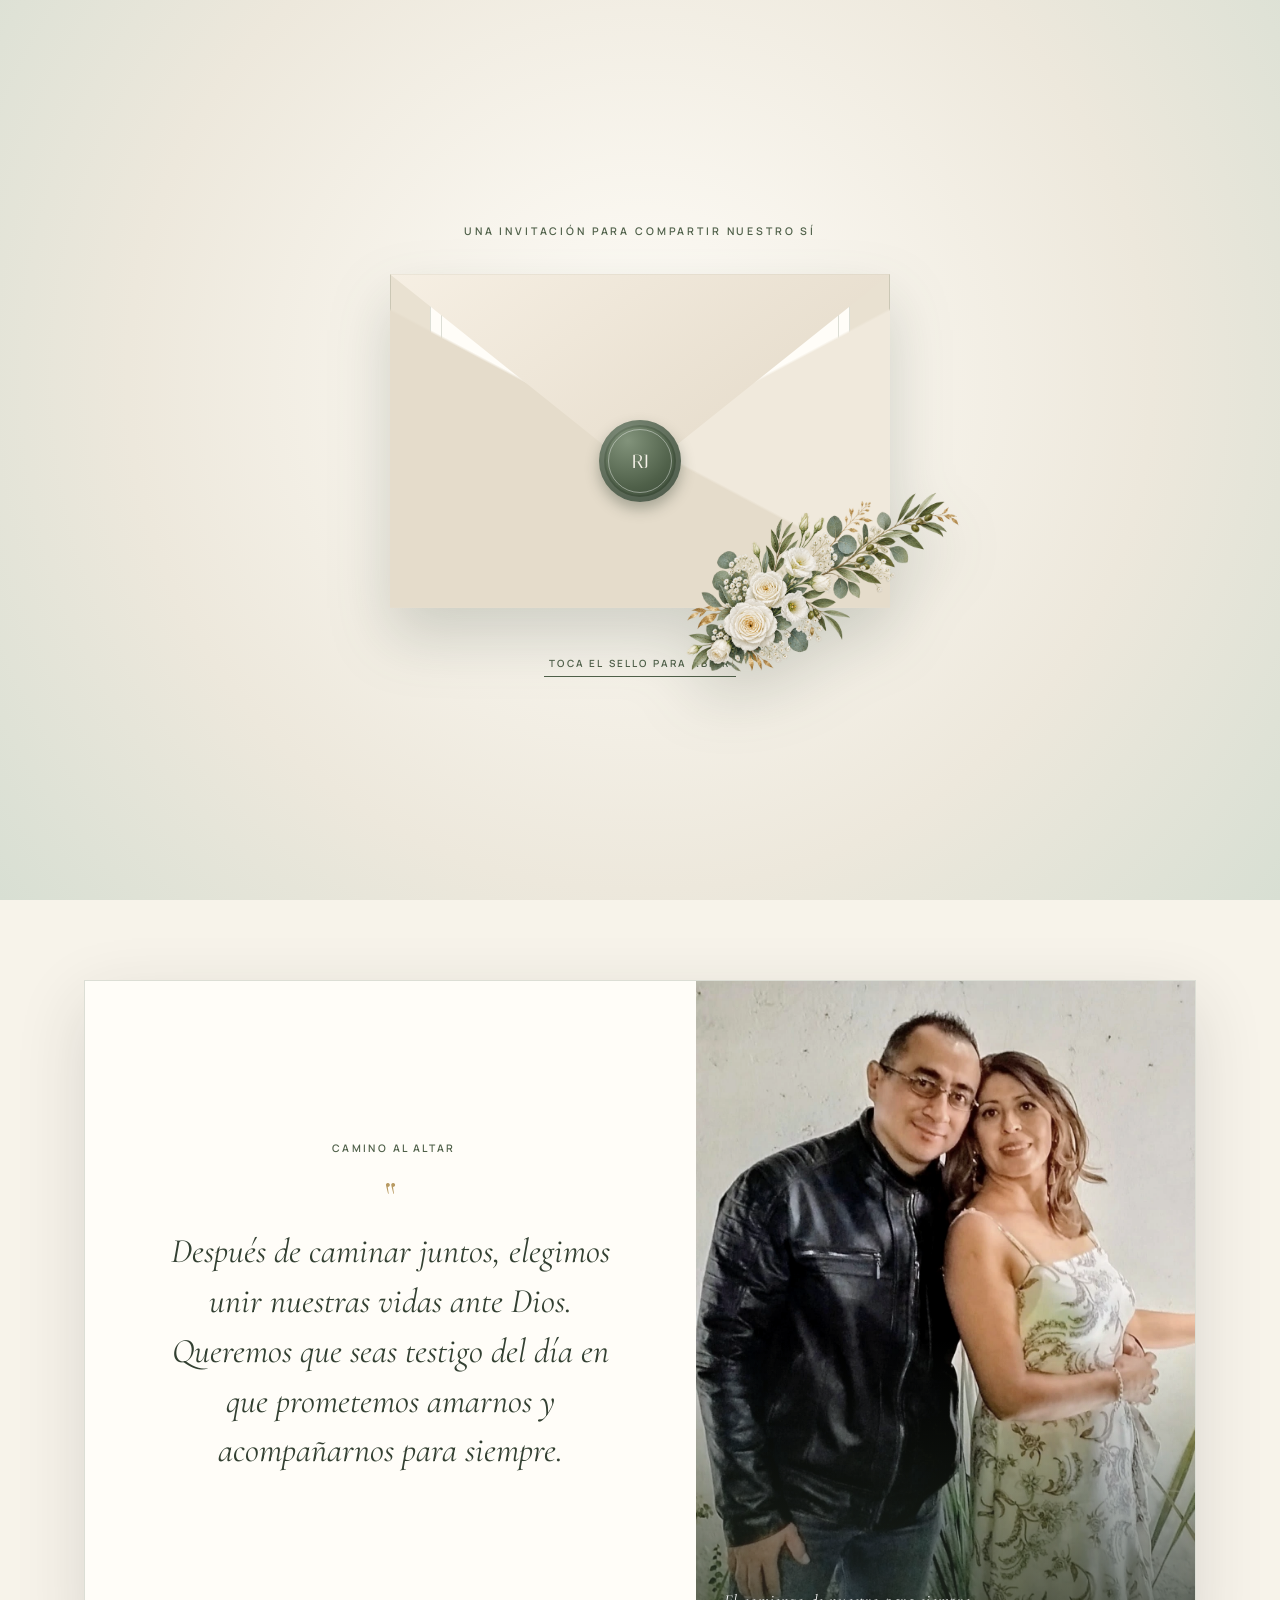
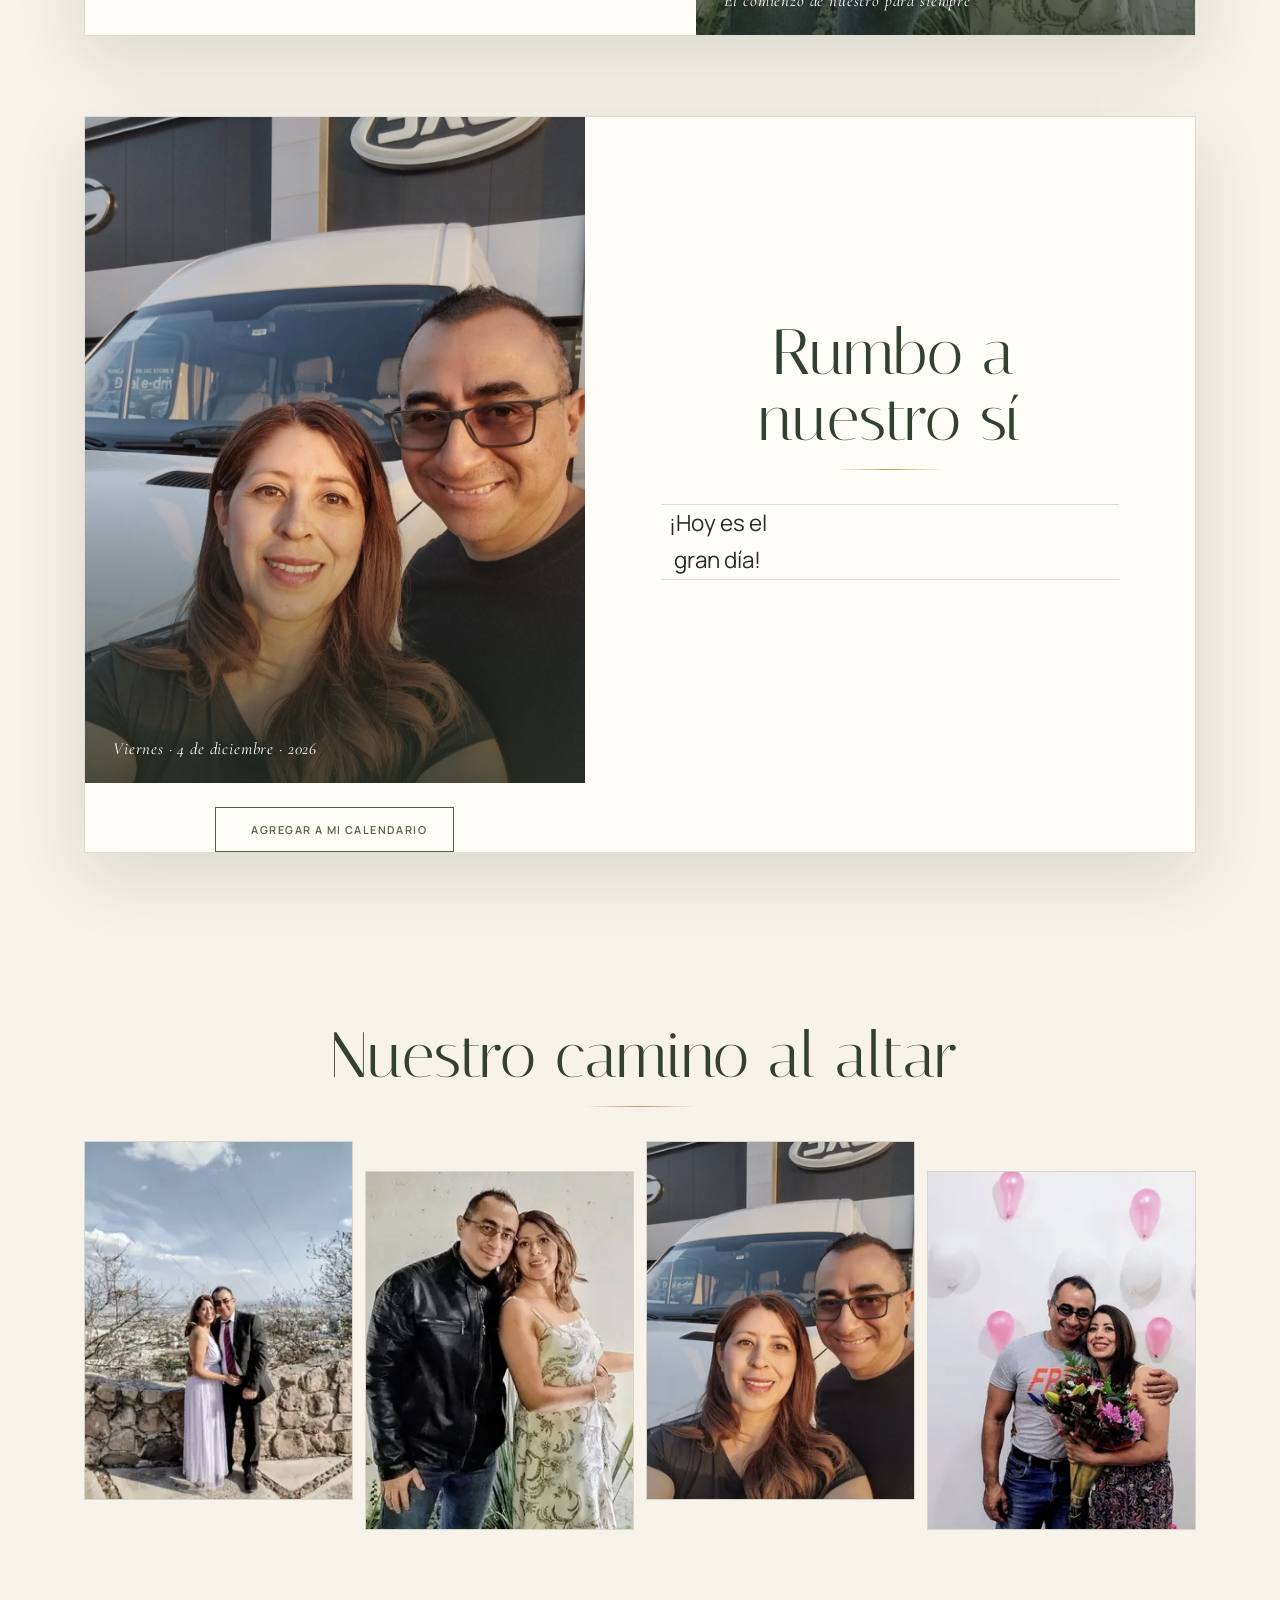
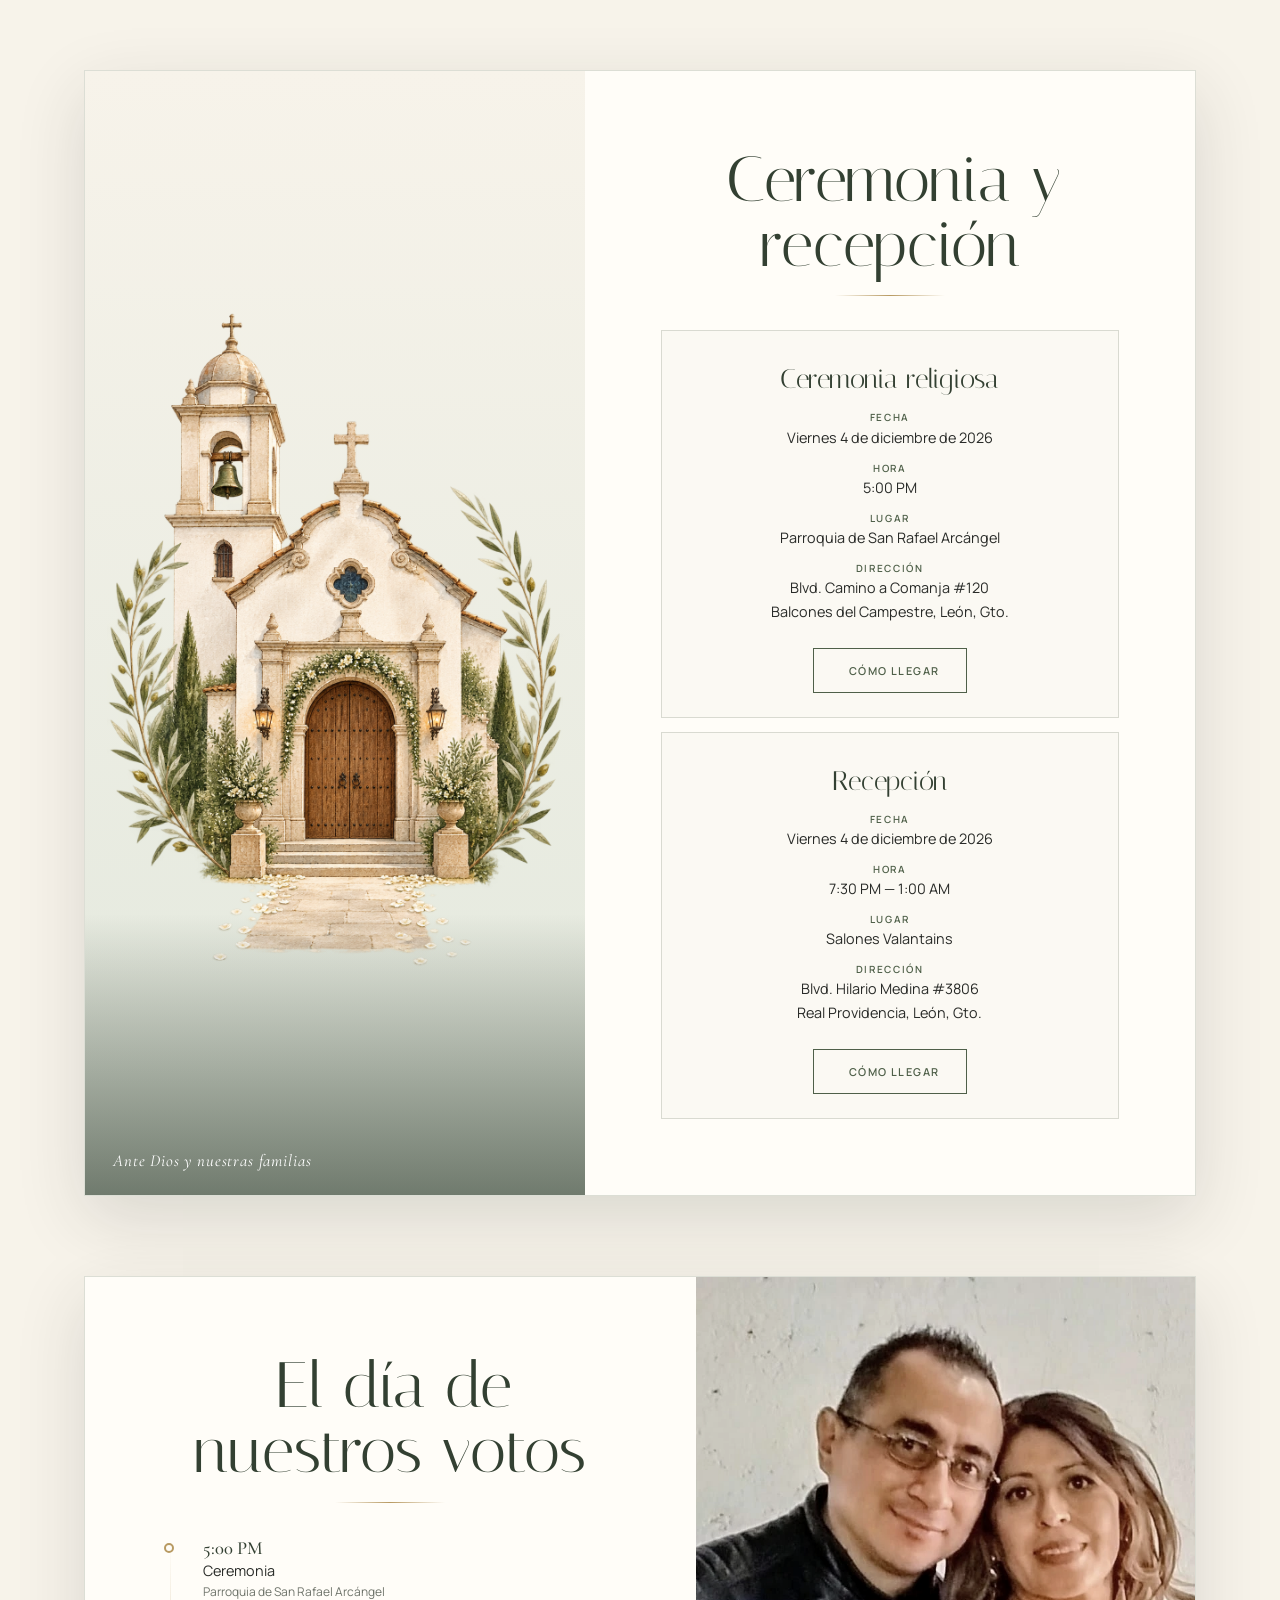
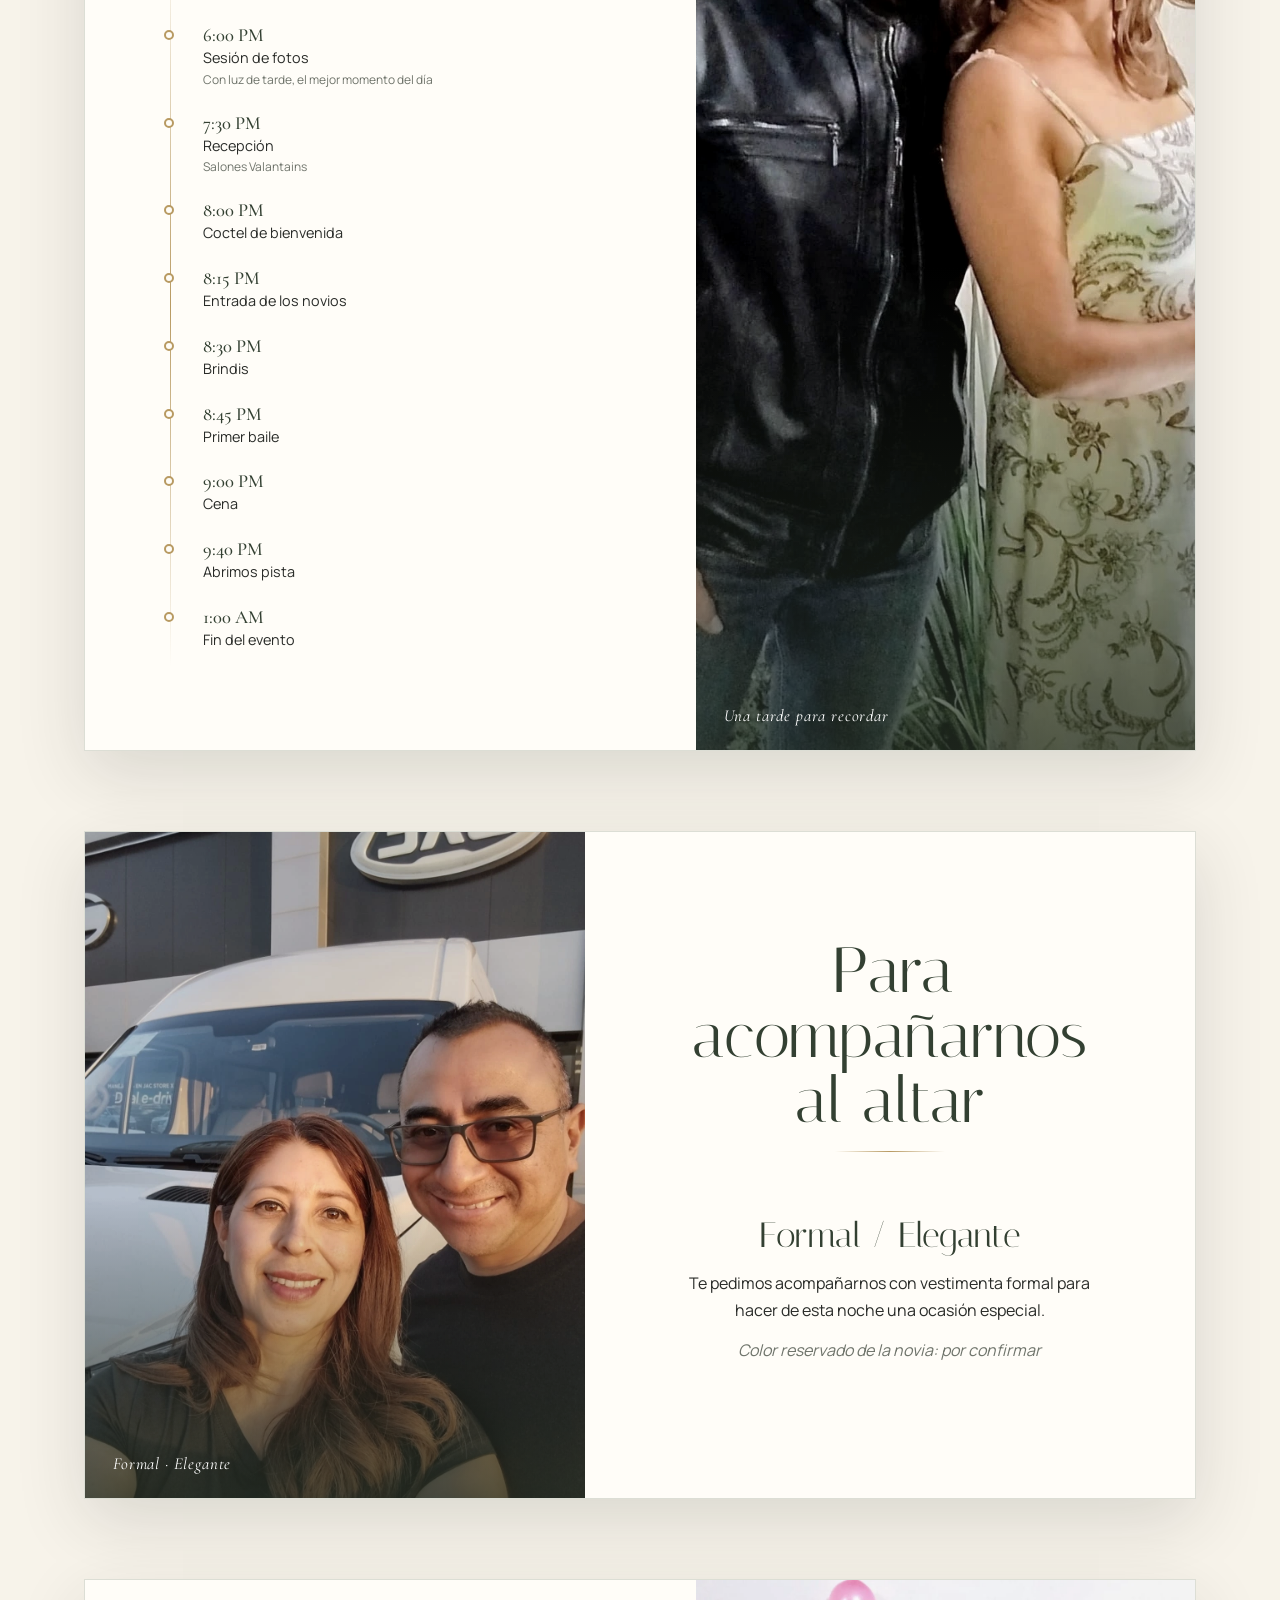
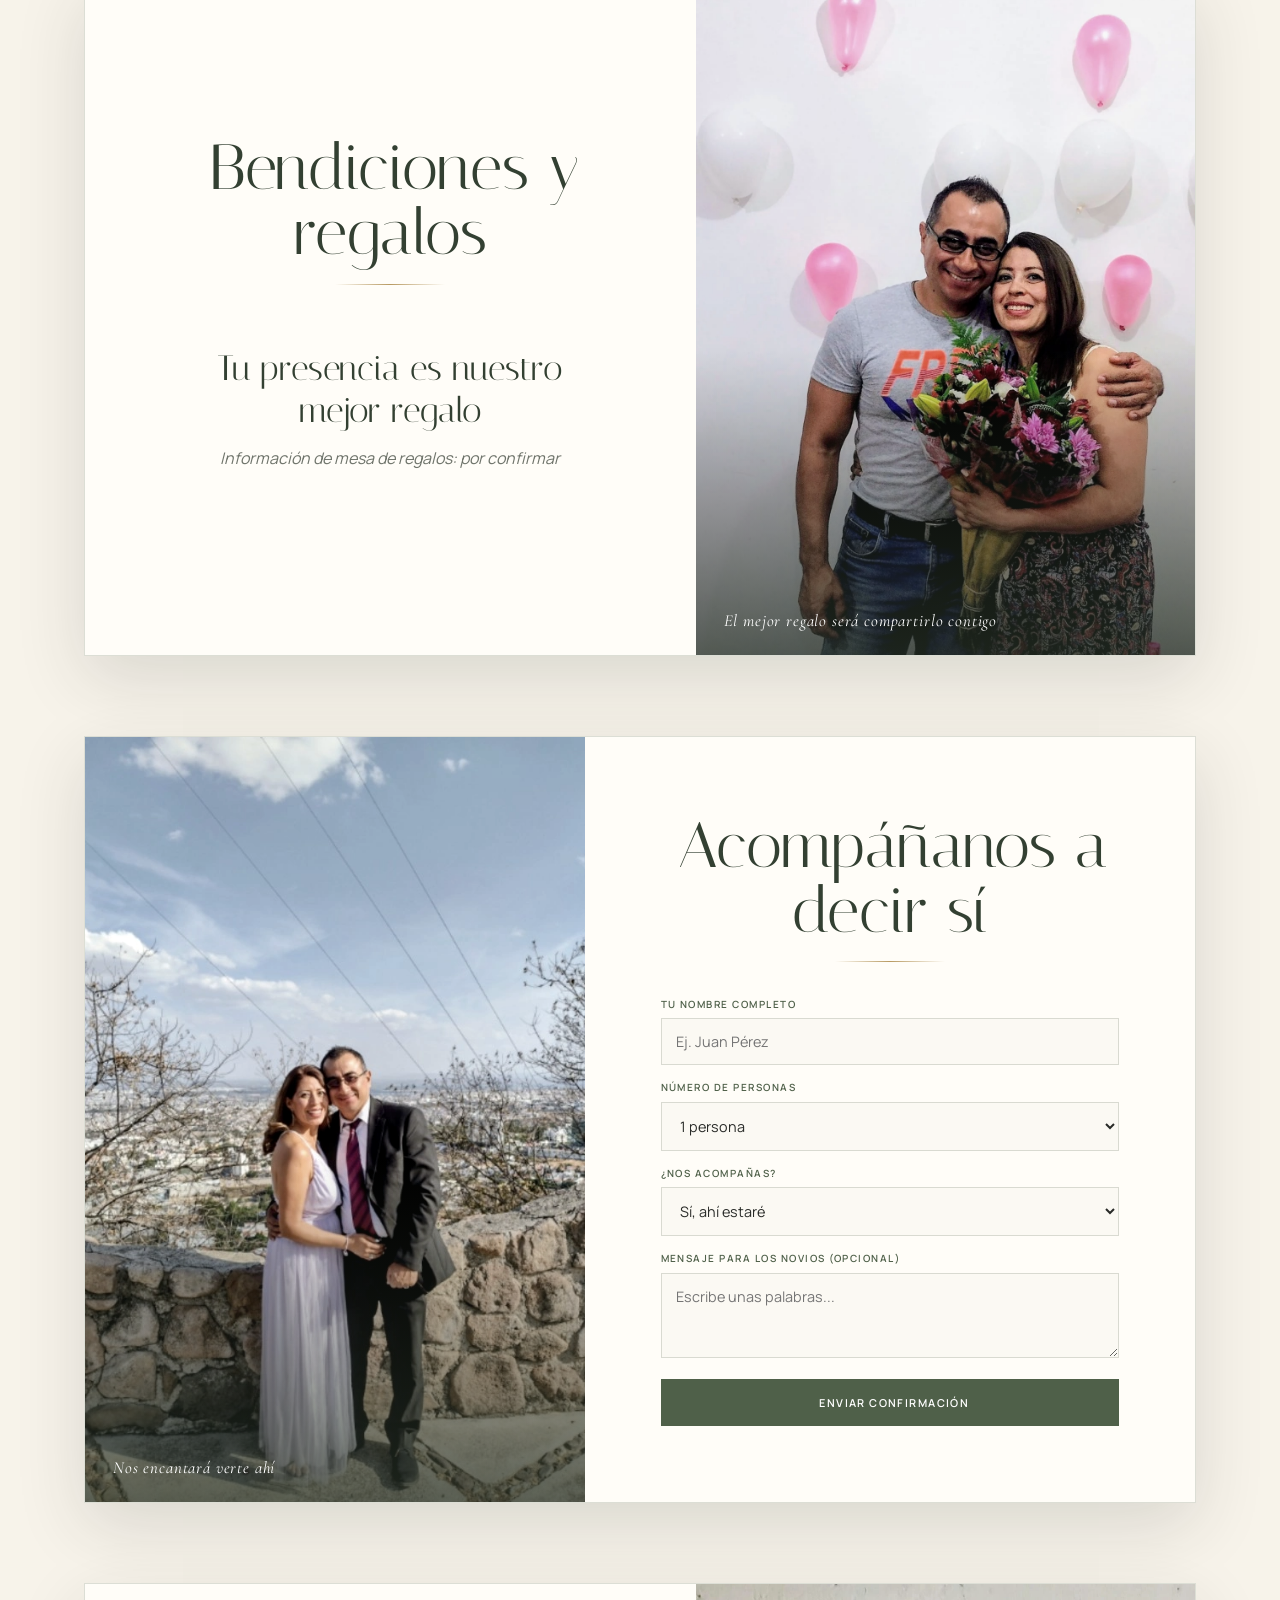
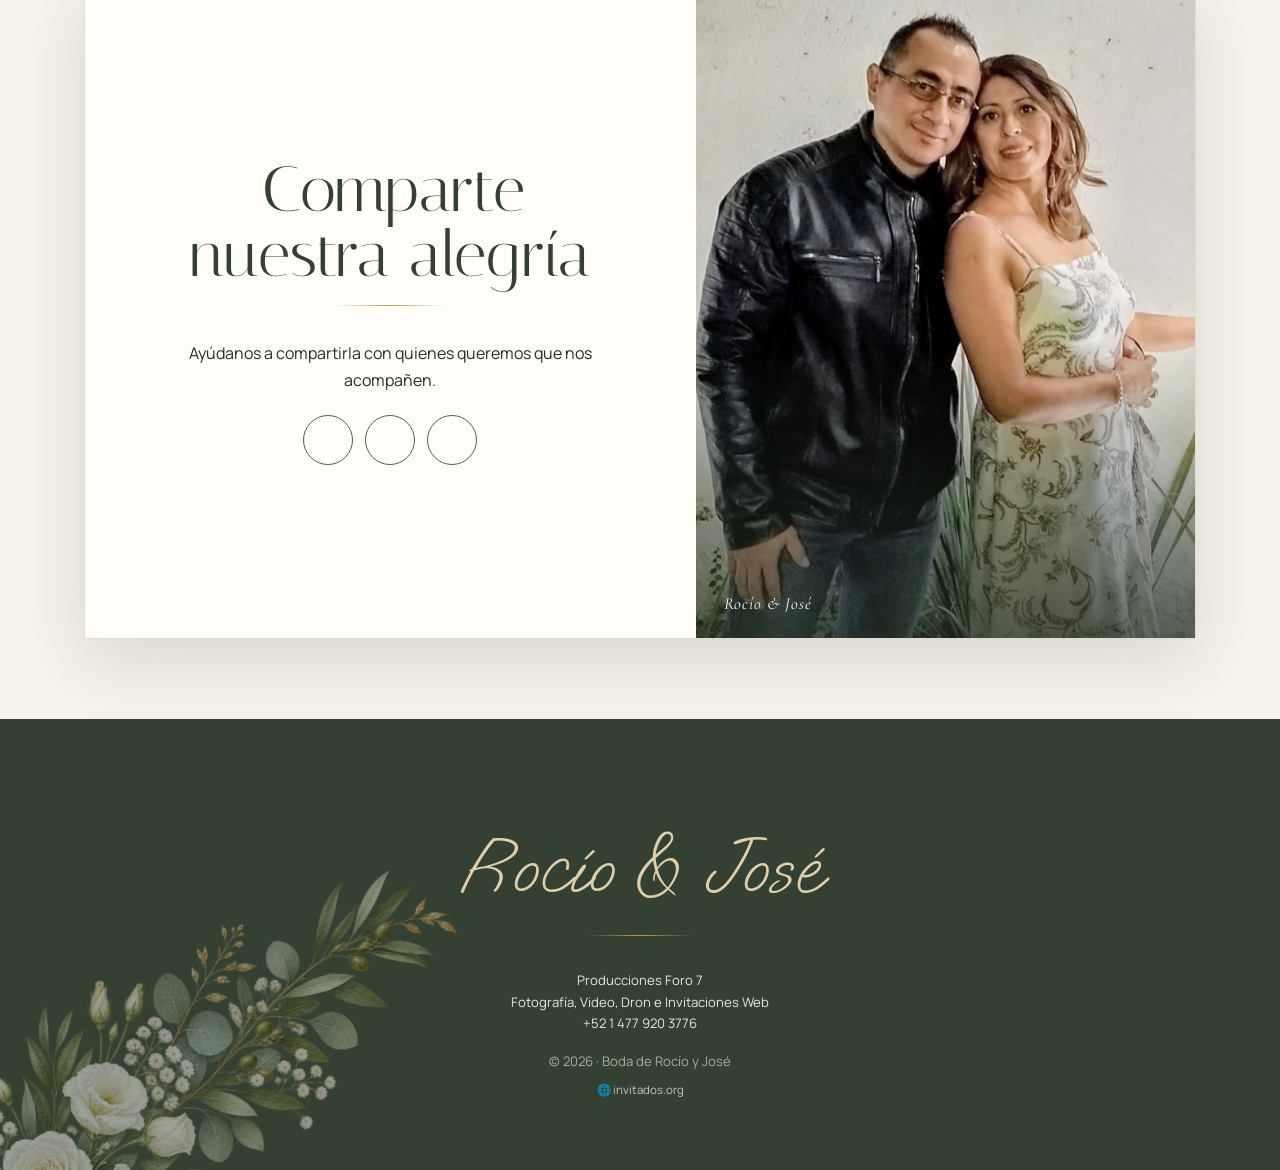
==== commit 2f7dca77: "Agrega lugares confirmados: parroquia San Rafael Arcangel y Salones Valantains Ceremonia religiosa 5" ====
--- a/index.html
+++ b/index.html
@@ -121,14 +121,22 @@
                 <h3 class="card-title">Ceremonia religiosa</h3>
                 <div class="card-row"><strong>Fecha</strong>Viernes 4 de diciembre de 2026</div>
                 <div class="card-row"><strong>Hora</strong>5:00 PM</div>
-                <div class="card-row"><strong>Lugar</strong><span class="tbd" data-campo="lugar-ceremonia">Por confirmar</span></div>
+                <div class="card-row"><strong>Lugar</strong>Parroquia de San Rafael Arcángel</div>
+                <div class="card-row"><strong>Dirección</strong>Blvd. Camino a Comanja #120<br>Balcones del Campestre, León, Gto.</div>
+                <div class="btn-row">
+                    <a class="btn btn-ghost" href="https://www.google.com/maps/search/?api=1&amp;query=Parroquia+de+San+Rafael+Arc%C3%A1ngel%2C+Blvd.+Camino+a+Comanja+120%2C+Balcones+del+Campestre%2C+Le%C3%B3n%2C+Gto." target="_blank" rel="noopener"><i class="fas fa-map-location-dot"></i> Cómo llegar</a>
+                </div>
             </div>
             <div class="card">
                 <div class="card-icon"><i class="fas fa-champagne-glasses"></i></div>
                 <h3 class="card-title">Recepción</h3>
                 <div class="card-row"><strong>Fecha</strong>Viernes 4 de diciembre de 2026</div>
                 <div class="card-row"><strong>Hora</strong>7:30 PM &mdash; 1:00 AM</div>
-                <div class="card-row"><strong>Lugar</strong><span class="tbd" data-campo="lugar-recepcion">Por confirmar</span></div>
+                <div class="card-row"><strong>Lugar</strong>Salones Valantains</div>
+                <div class="card-row"><strong>Dirección</strong>Blvd. Hilario Medina #3806<br>Real Providencia, León, Gto.</div>
+                <div class="btn-row">
+                    <a class="btn btn-ghost" href="https://www.google.com/maps/search/?api=1&amp;query=Salones+Valantains%2C+Blvd.+Hilario+Medina+3806%2C+Real+Providencia%2C+Le%C3%B3n%2C+Gto." target="_blank" rel="noopener"><i class="fas fa-map-location-dot"></i> Cómo llegar</a>
+                </div>
             </div>
         </div></div>
     </section>
@@ -140,9 +148,9 @@
         <h2 class="section-title"><i class="fas fa-clock"></i> El día de nuestros votos</h2>
         <div class="section-rule"></div>
         <div class="timeline">
-            <div class="tl-item"><p class="tl-time">5:00 PM</p><p class="tl-name">Ceremonia</p></div>
+            <div class="tl-item"><p class="tl-time">5:00 PM</p><p class="tl-name">Ceremonia</p><p class="tl-note">Parroquia de San Rafael Arcángel</p></div>
             <div class="tl-item"><p class="tl-time">6:00 PM</p><p class="tl-name">Sesión de fotos</p><p class="tl-note">Con luz de tarde, el mejor momento del día</p></div>
-            <div class="tl-item"><p class="tl-time">7:30 PM</p><p class="tl-name">Recepción</p></div>
+            <div class="tl-item"><p class="tl-time">7:30 PM</p><p class="tl-name">Recepción</p><p class="tl-note">Salones Valantains</p></div>
             <div class="tl-item"><p class="tl-time">8:00 PM</p><p class="tl-name">Coctel de bienvenida</p></div>
             <div class="tl-item"><p class="tl-time">8:15 PM</p><p class="tl-name">Entrada de los novios</p></div>
             <div class="tl-item"><p class="tl-time">8:30 PM</p><p class="tl-name">Brindis</p></div>
@@ -321,8 +329,8 @@
             'DTSTART:' + icsDate(EVENTO),
             'DTEND:' + icsDate(EVENTO_FIN),
             'SUMMARY:Boda de Rocio y Jose',
-            'DESCRIPTION:Ceremonia 5:00 PM - Recepcion 7:30 PM. Detalles: https://rocio-jose.invitados.org/',
-            'LOCATION:Leon, Guanajuato',
+            'DESCRIPTION:Ceremonia 5:00 PM en la Parroquia de San Rafael Arcangel. Recepcion 7:30 PM en Salones Valantains. Detalles: https://rocio-jose.invitados.org/',
+            'LOCATION:Parroquia de San Rafael Arcangel\\, Blvd. Camino a Comanja 120\\, Balcones del Campestre\\, Leon\\, Gto.',
             'END:VEVENT', 'END:VCALENDAR'
         ].join('\r\n');
         var url = URL.createObjectURL(new Blob([ics], { type: 'text/calendar;charset=utf-8' }));
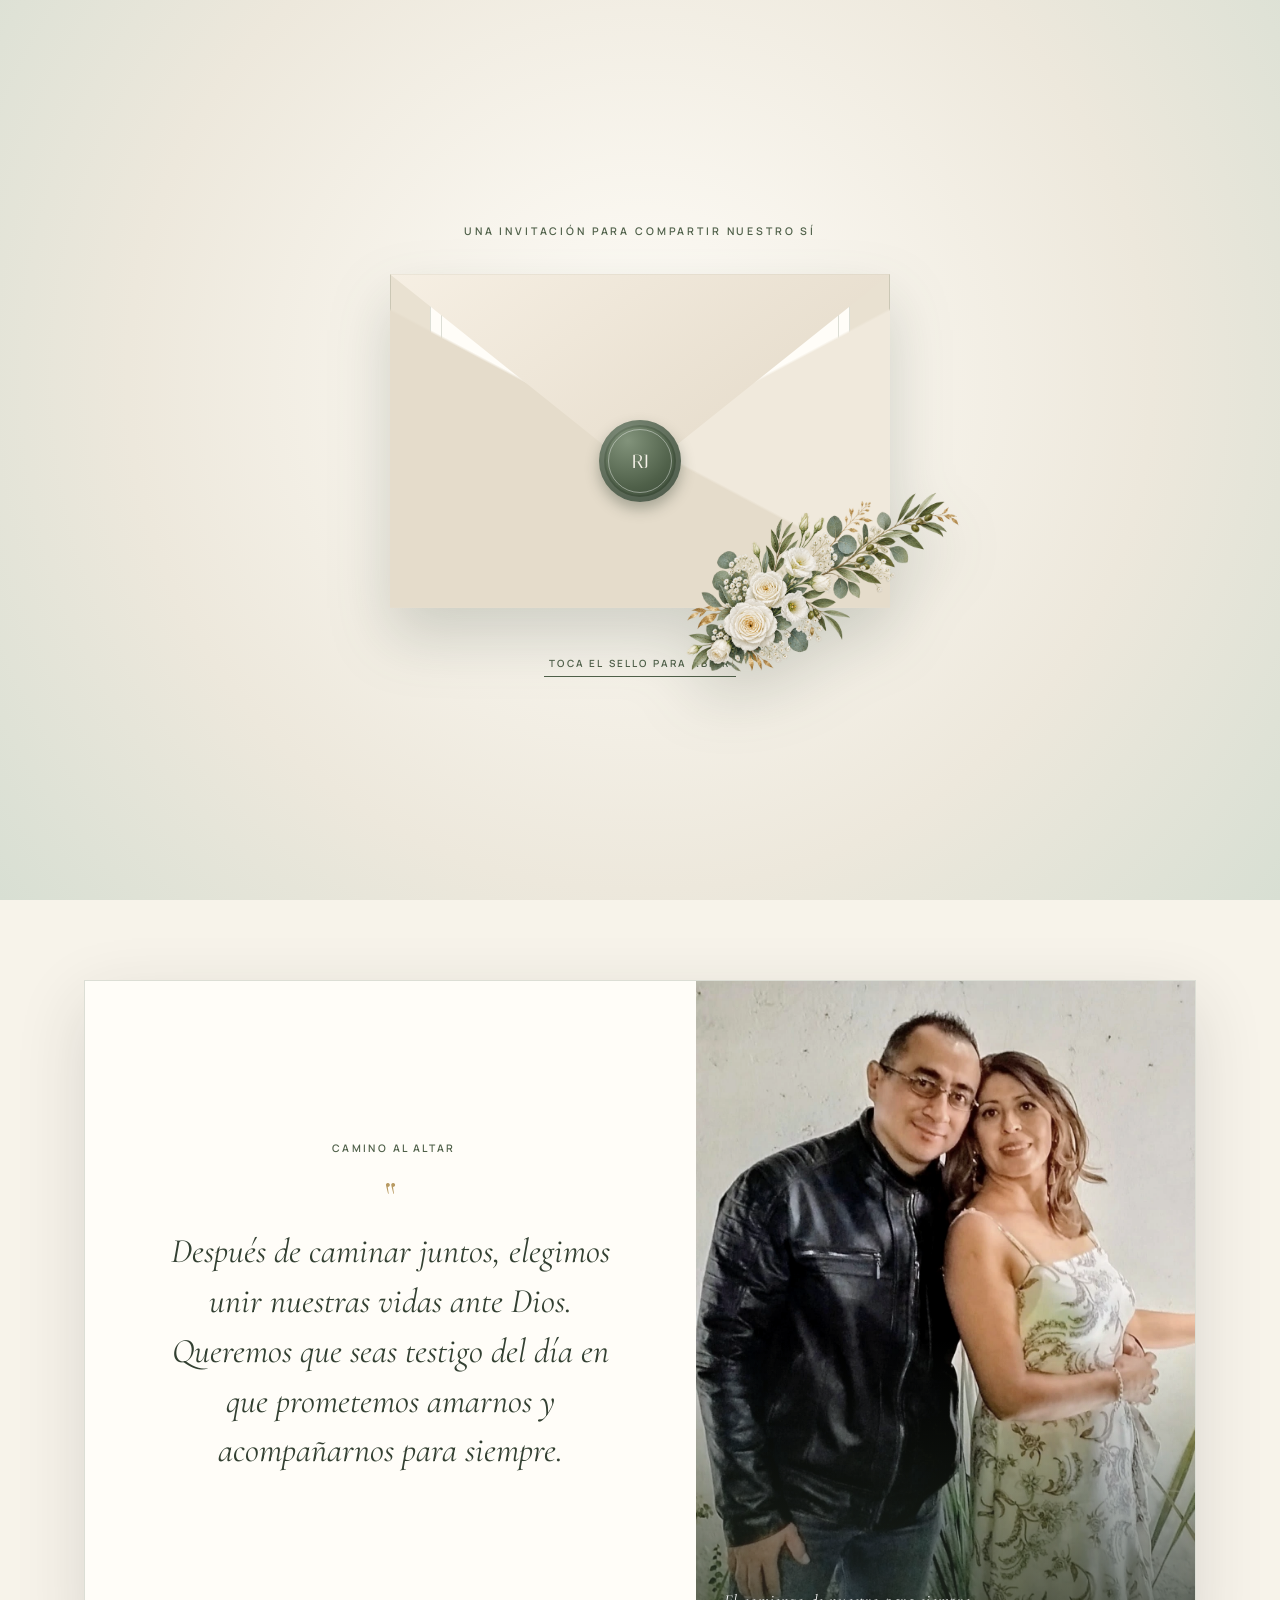
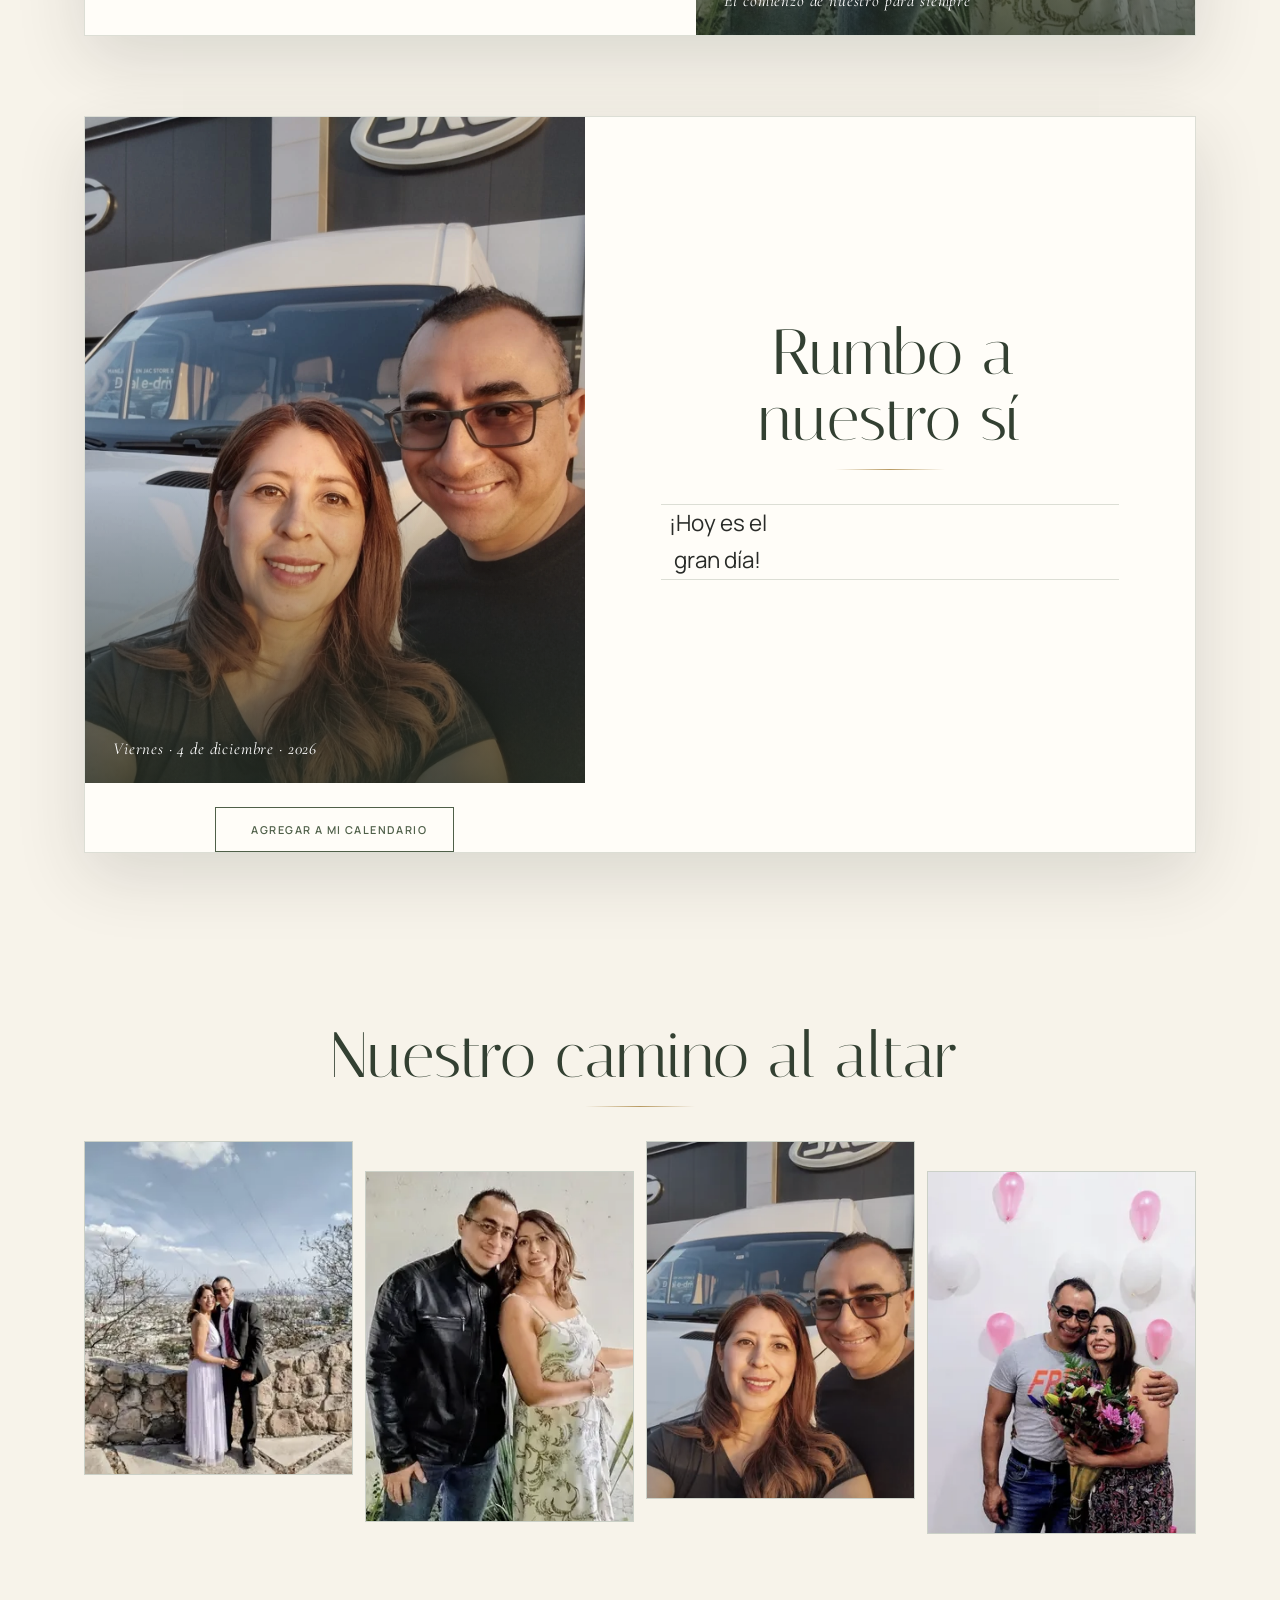
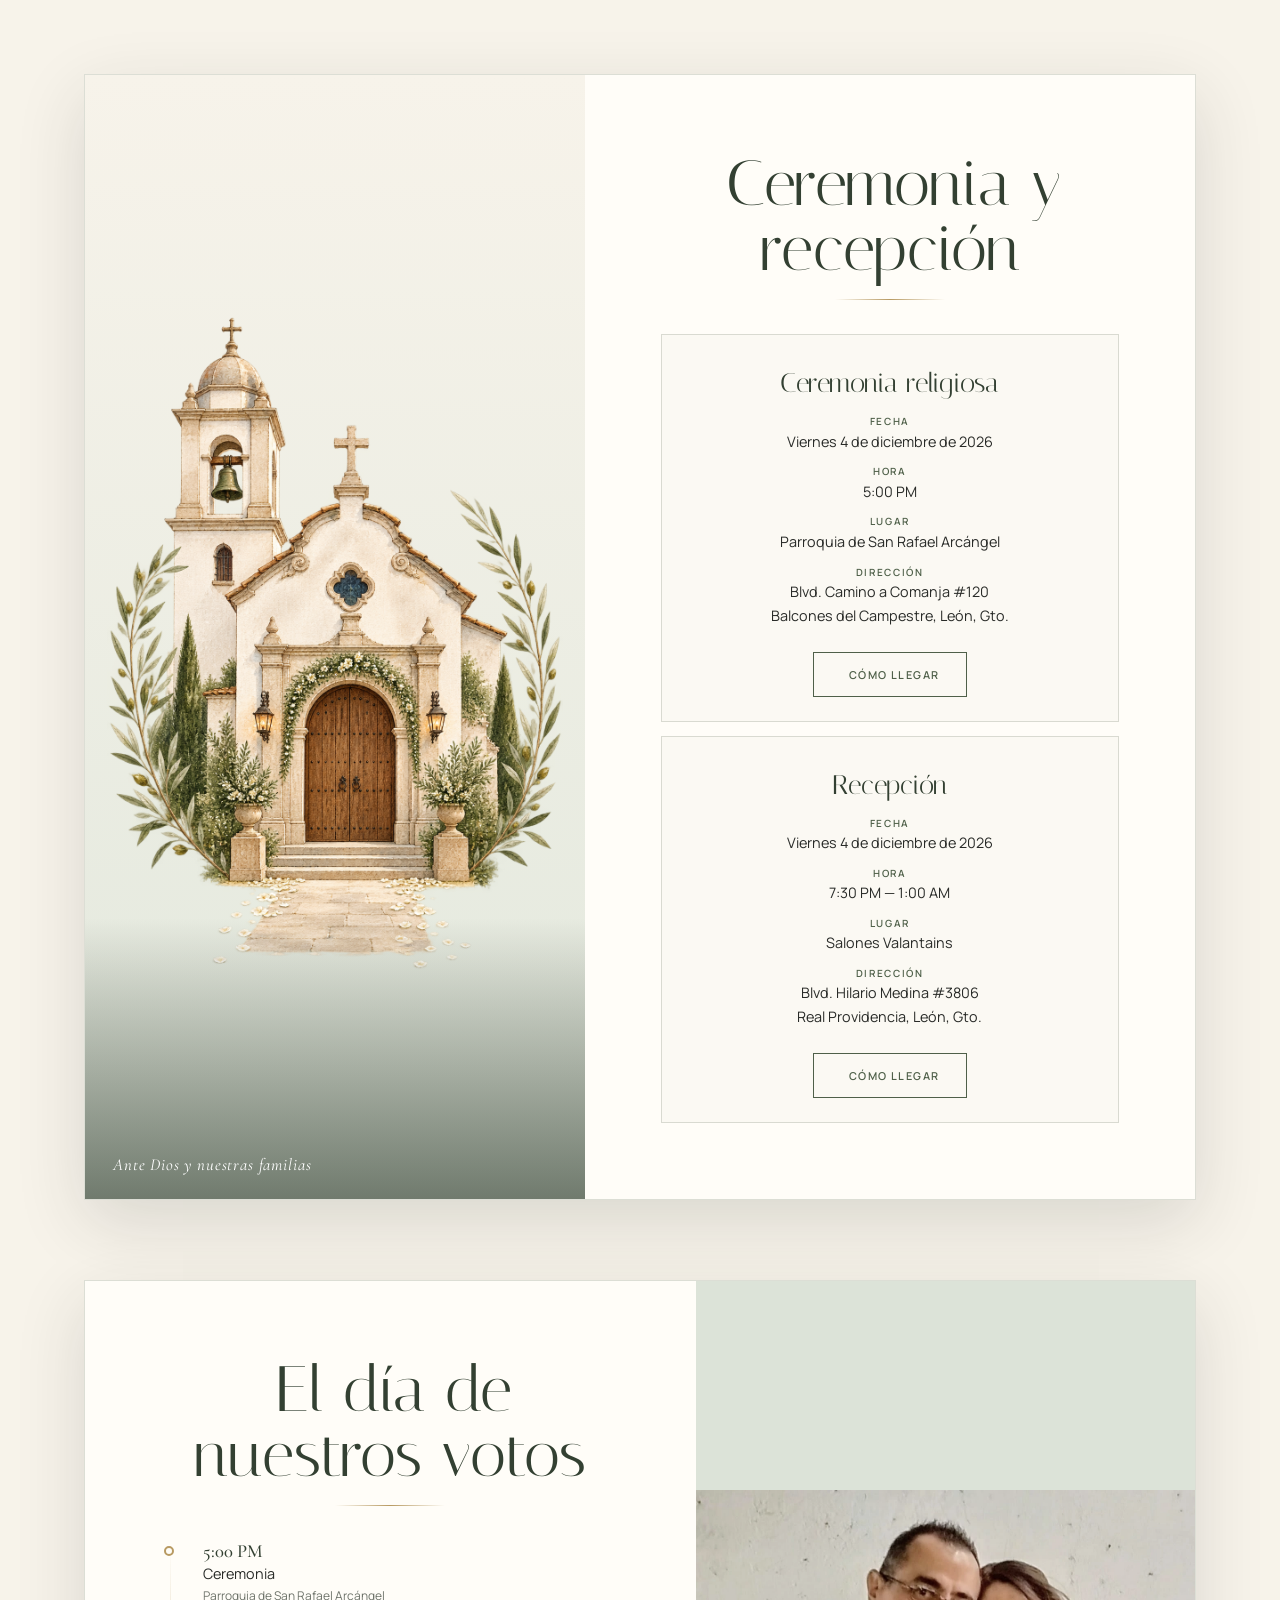
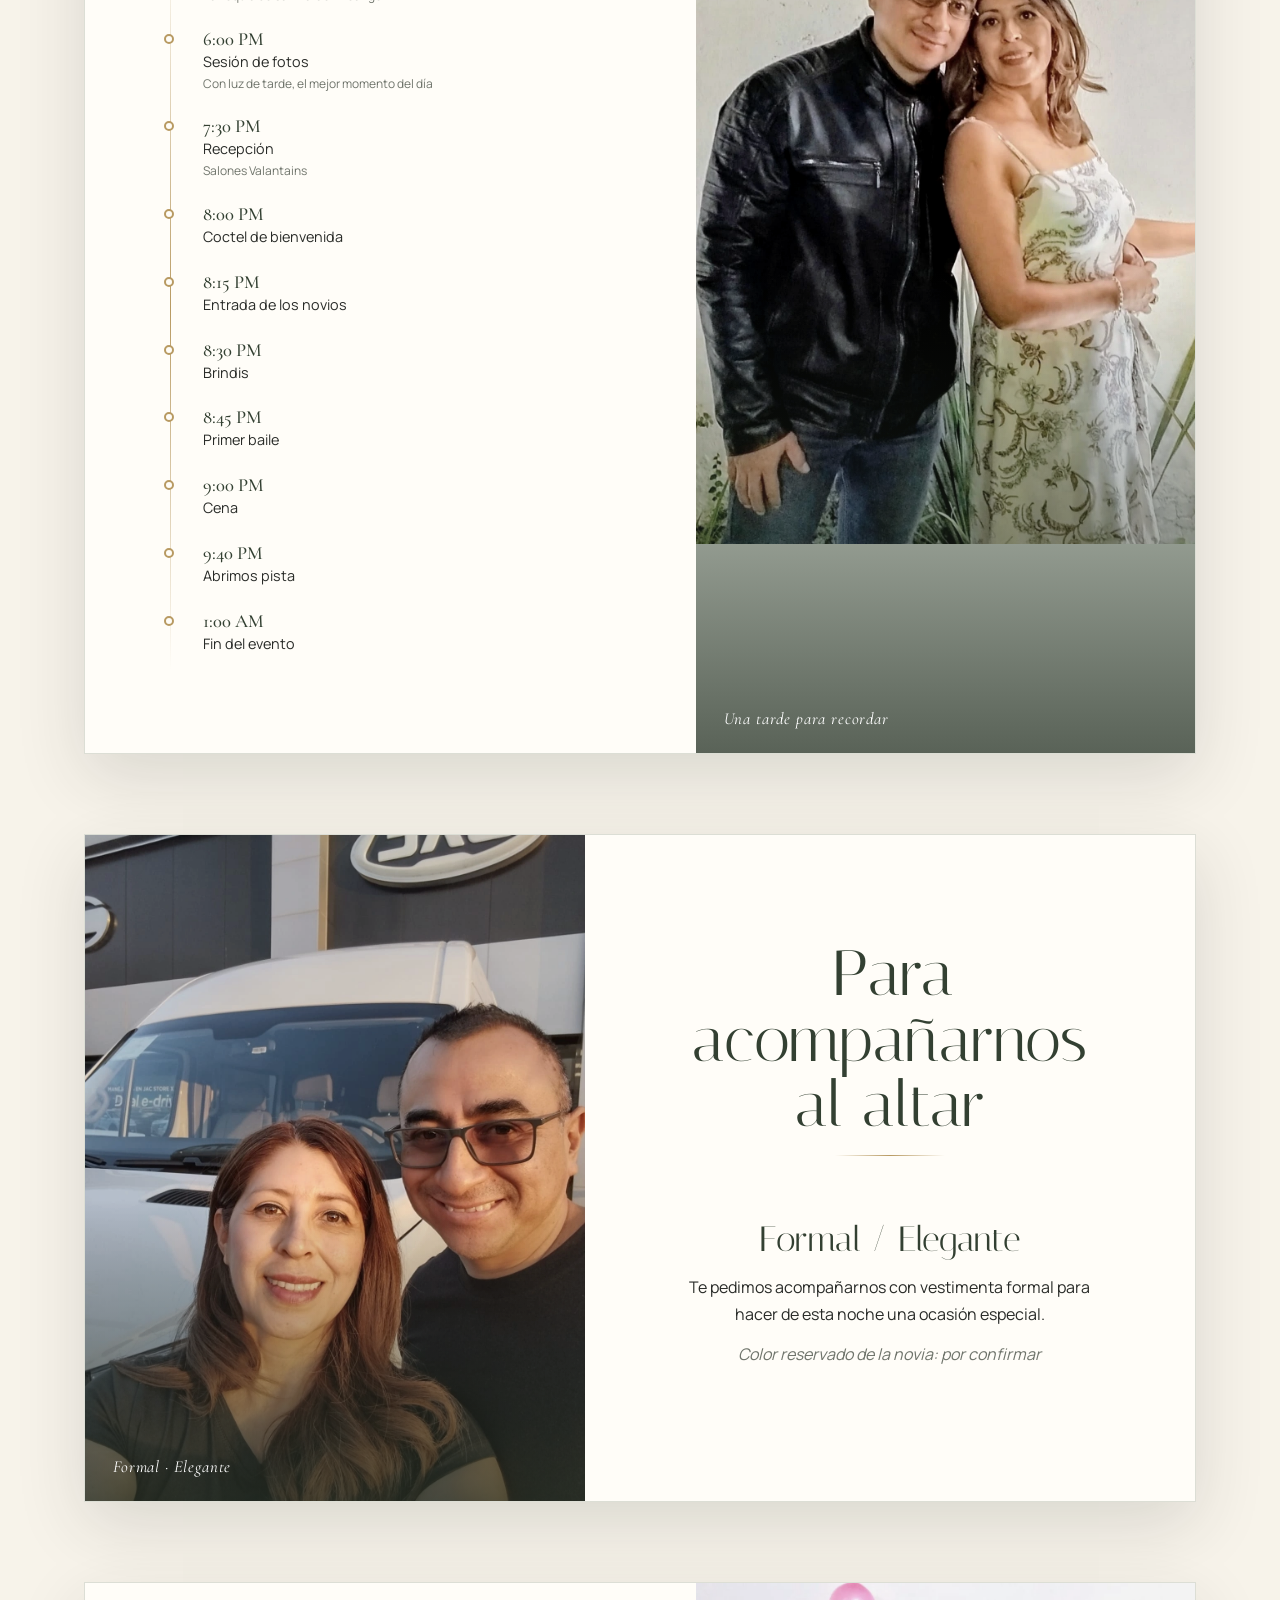
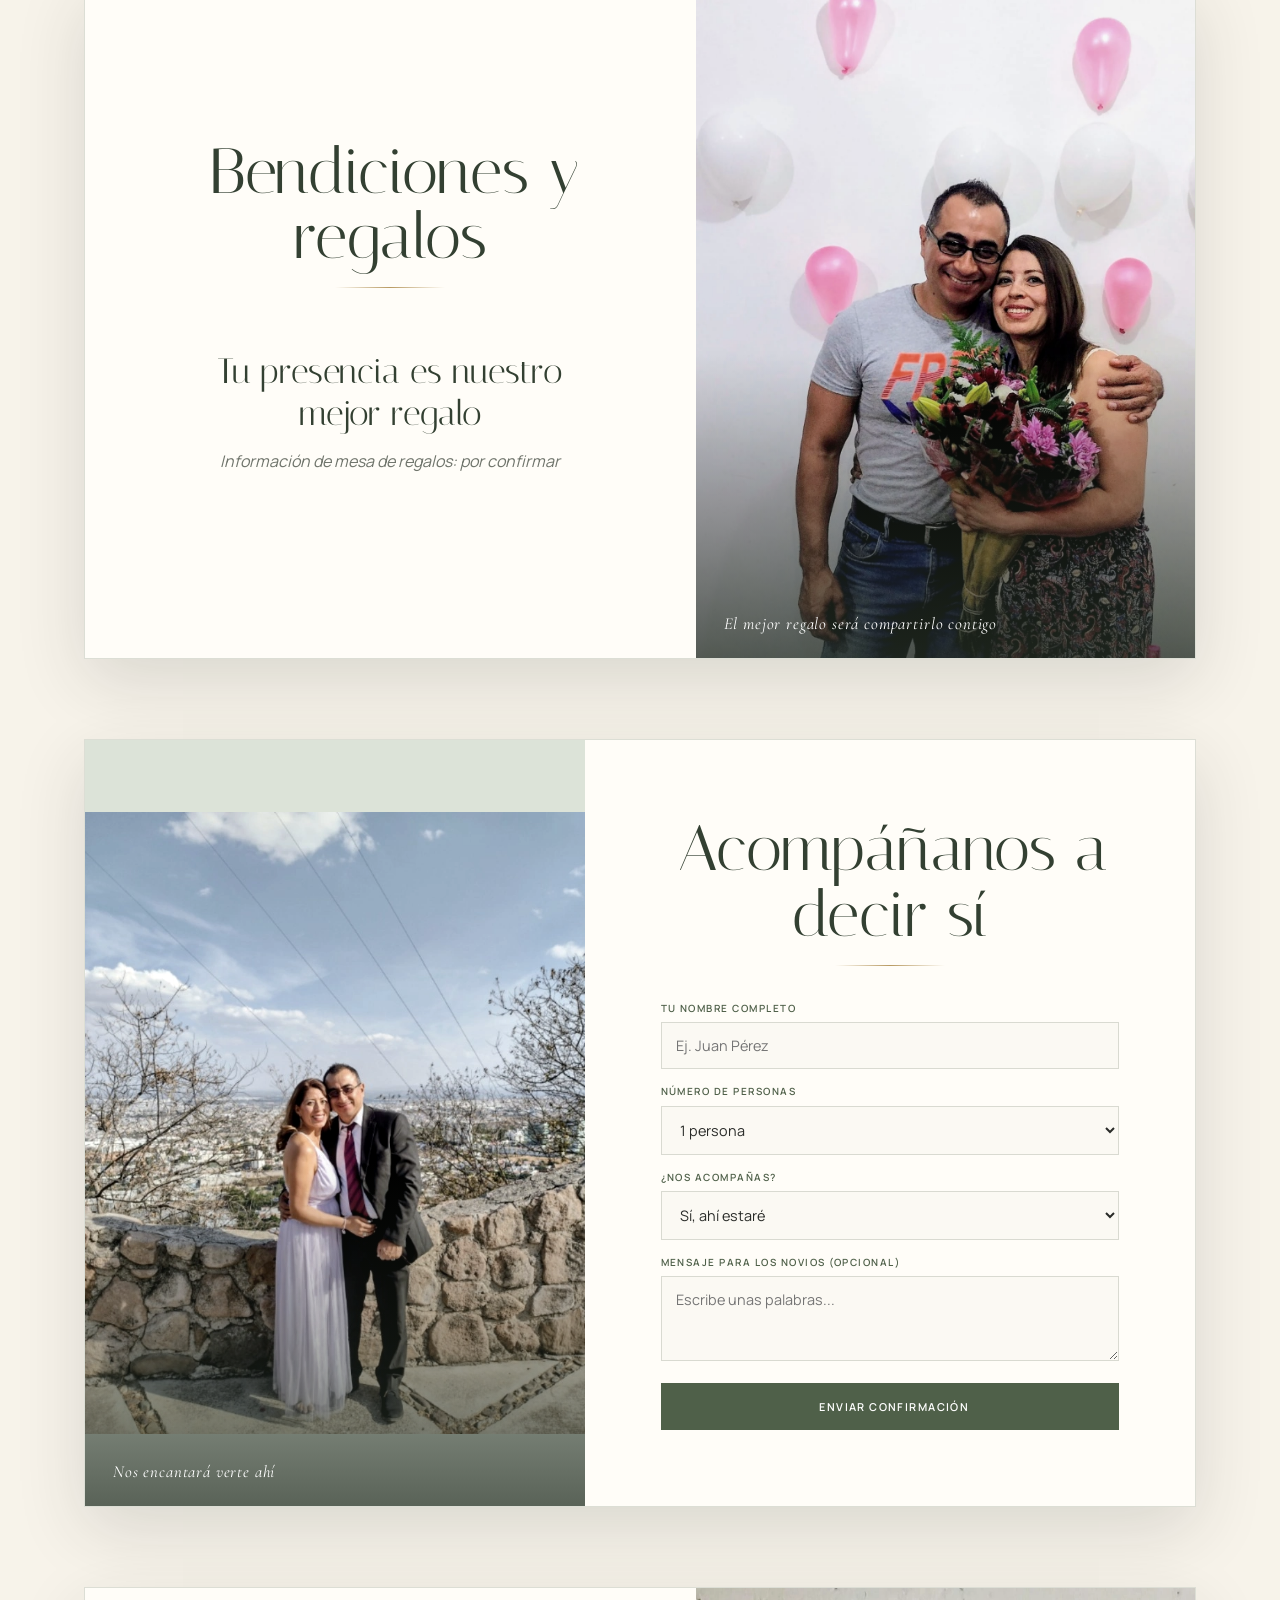
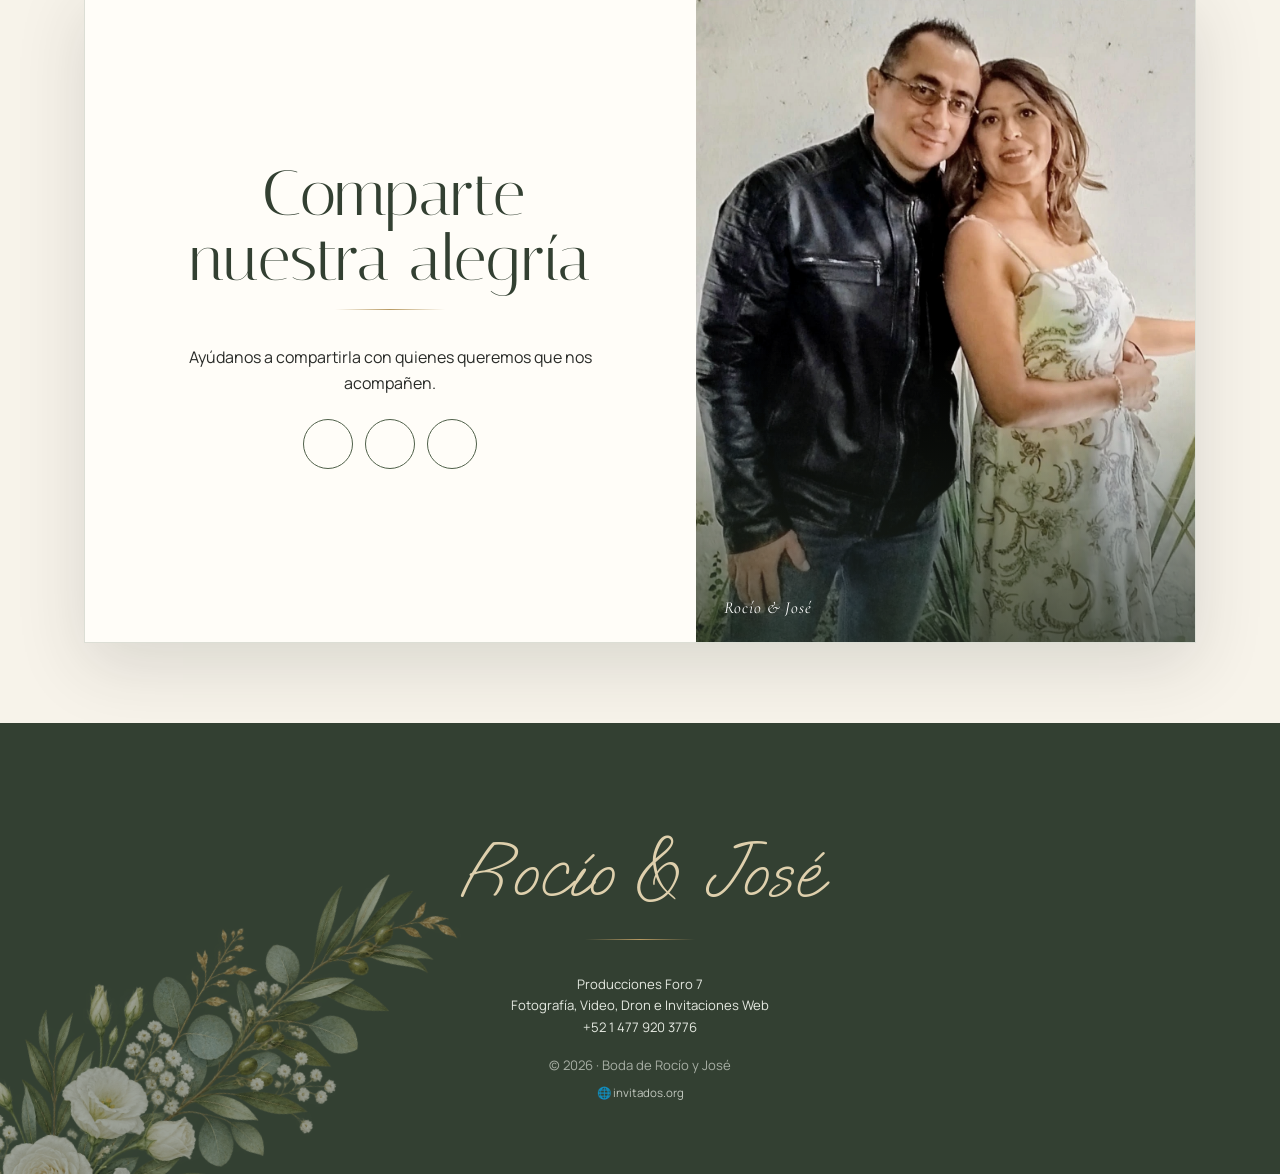
==== commit c2914a97: "No recortar ninguna foto: object-fit contain en portada, articulos y galeria Las fotos se recortaban" ====
--- a/index.html
+++ b/index.html
@@ -20,15 +20,15 @@
     <meta name="twitter:description" content="4 de diciembre de 2026. Confirma tu asistencia.">
     <meta name="twitter:image" content="https://rocio-jose.invitados.org/imagenes/foto1.webp">
 
-    <link rel="icon" type="image/svg+xml" href="favicon.svg">
+    <link rel="icon" type="image/svg+xml" href="favicon.svg?v=1">
     <link rel="preconnect" href="https://fonts.googleapis.com">
     <link rel="preconnect" href="https://fonts.gstatic.com" crossorigin>
-    <link rel="preload" as="image" href="imagenes/foto1.webp">
+    <link rel="preload" as="image" href="imagenes/foto1.webp?v=1">
     <link href="https://fonts.googleapis.com/css2?family=Italiana&family=Manrope:wght@400;500;600&family=Oooh+Baby&family=Cormorant+Garamond:ital,wght@0,400;0,500;1,400&display=swap" rel="stylesheet">
     <link rel="stylesheet" href="https://cdnjs.cloudflare.com/ajax/libs/font-awesome/6.4.0/css/fontawesome.min.css">
     <link rel="stylesheet" href="https://cdnjs.cloudflare.com/ajax/libs/font-awesome/6.4.0/css/solid.min.css">
     <link rel="stylesheet" href="https://cdnjs.cloudflare.com/ajax/libs/font-awesome/6.4.0/css/brands.min.css">
-    <link rel="stylesheet" href="css/boda.css?v=1">
+    <link rel="stylesheet" href="css/boda-v2.css?v=2">
 </head>
 <body>
 
@@ -41,15 +41,15 @@
         <span class="envelope-flap"></span>
         <span class="envelope-front"></span>
         <span class="wedding-seal"><b>RJ</b></span>
-        <img src="imagenes/boda/flores-blancas-olivo.png" alt="">
+        <img src="imagenes/boda/flores-blancas-olivo.png?v=1" alt="">
     </div>
     <p class="intro-skip">Toca el sello para abrir</p>
 </div>
 
 <!-- ══ Portada ══ -->
 <header class="hero">
-    <img class="hero-photo" src="imagenes/foto1.webp" alt="Rocío y José" width="1080" height="1440" fetchpriority="high">
-    <img class="hero-floral" src="imagenes/boda/flores-blancas-olivo.png" alt="" aria-hidden="true">
+    <img class="hero-photo" src="imagenes/foto1.webp?v=1" alt="Rocío y José" width="1080" height="1440" fetchpriority="high">
+    <img class="hero-floral" src="imagenes/boda/flores-blancas-olivo.png?v=1" alt="" aria-hidden="true">
     <div class="hero-inner">
         <p class="hero-kicker">Con la bendición de Dios</p>
         <p class="hero-names">Rocío<span class="hero-amp">&amp;</span>José</p>
@@ -70,7 +70,7 @@
 
     <!-- ══ Cita ══ -->
     <section class="photo-article story-article">
-        <figure class="section-photo"><img src="imagenes/foto2.webp" alt="Rocío y José compartiendo un momento juntos" loading="lazy"><figcaption>El comienzo de nuestro para siempre</figcaption></figure>
+        <figure class="section-photo"><img src="imagenes/foto2.webp?v=1" alt="Rocío y José compartiendo un momento juntos" loading="lazy"><figcaption>El comienzo de nuestro para siempre</figcaption></figure>
         <div class="article-copy">
         <p class="article-label"><i class="fas fa-ring"></i> Camino al altar</p>
         <p class="quote">
@@ -82,7 +82,7 @@
 
     <!-- ══ Cuenta regresiva ══ -->
     <section id="cuenta" class="photo-article">
-        <figure class="section-photo"><img src="imagenes/foto3.webp" alt="Rocío y José durante su sesión de compromiso" loading="lazy"><figcaption>Viernes · 4 de diciembre · 2026</figcaption></figure>
+        <figure class="section-photo"><img src="imagenes/foto3.webp?v=1" alt="Rocío y José durante su sesión de compromiso" loading="lazy"><figcaption>Viernes · 4 de diciembre · 2026</figcaption></figure>
         <div class="article-copy">
         <h2 class="section-title"><i class="fas fa-hourglass-half"></i> Rumbo a nuestro sí</h2>
         <div class="section-rule"></div>
@@ -102,16 +102,16 @@
         <h2 class="section-title"><i class="fas fa-camera-retro"></i> Nuestro camino al altar</h2>
         <div class="section-rule"></div>
         <div class="gallery" id="gallery">
-            <figure tabindex="0" data-full="imagenes/foto1.webp"><img src="imagenes/thumb/foto1.webp" alt="Rocío y José, foto 1" loading="lazy" decoding="async" width="300" height="400"></figure>
-            <figure tabindex="0" data-full="imagenes/foto2.webp"><img src="imagenes/thumb/foto2.webp" alt="Rocío y José, foto 2" loading="lazy" decoding="async" width="300" height="400"></figure>
-            <figure tabindex="0" data-full="imagenes/foto3.webp"><img src="imagenes/thumb/foto3.webp" alt="Rocío y José, foto 3" loading="lazy" decoding="async" width="300" height="400"></figure>
-            <figure tabindex="0" data-full="imagenes/foto4.webp"><img src="imagenes/thumb/foto4.webp" alt="Rocío y José, foto 4" loading="lazy" decoding="async" width="300" height="400"></figure>
+            <figure tabindex="0" data-full="imagenes/foto1.webp?v=1"><img src="imagenes/thumb/foto1.webp?v=1" alt="Rocío y José, foto 1" loading="lazy" decoding="async" width="300" height="400"></figure>
+            <figure tabindex="0" data-full="imagenes/foto2.webp?v=1"><img src="imagenes/thumb/foto2.webp?v=1" alt="Rocío y José, foto 2" loading="lazy" decoding="async" width="300" height="400"></figure>
+            <figure tabindex="0" data-full="imagenes/foto3.webp?v=1"><img src="imagenes/thumb/foto3.webp?v=1" alt="Rocío y José, foto 3" loading="lazy" decoding="async" width="300" height="400"></figure>
+            <figure tabindex="0" data-full="imagenes/foto4.webp?v=1"><img src="imagenes/thumb/foto4.webp?v=1" alt="Rocío y José, foto 4" loading="lazy" decoding="async" width="300" height="400"></figure>
         </div>
     </section>
 
     <!-- ══ Detalles ══ -->
     <section id="detalles" class="photo-article">
-        <figure class="section-photo church-art"><img src="imagenes/boda/iglesia-acuarela.png" alt="Ilustración en acuarela de la iglesia para la ceremonia" loading="lazy"><figcaption>Ante Dios y nuestras familias</figcaption></figure>
+        <figure class="section-photo church-art"><img src="imagenes/boda/iglesia-acuarela.png?v=1" alt="Ilustración en acuarela de la iglesia para la ceremonia" loading="lazy"><figcaption>Ante Dios y nuestras familias</figcaption></figure>
         <div class="article-copy">
         <h2 class="section-title"><i class="fas fa-church"></i> Ceremonia y recepción</h2>
         <div class="section-rule"></div>
@@ -143,7 +143,7 @@
 
     <!-- ══ Itinerario ══ -->
     <section id="itinerario" class="photo-article">
-        <figure class="section-photo"><img src="imagenes/foto2.webp" alt="Rocío y José sonriendo juntos" loading="lazy"><figcaption>Una tarde para recordar</figcaption></figure>
+        <figure class="section-photo"><img src="imagenes/foto2.webp?v=1" alt="Rocío y José sonriendo juntos" loading="lazy"><figcaption>Una tarde para recordar</figcaption></figure>
         <div class="article-copy">
         <h2 class="section-title"><i class="fas fa-clock"></i> El día de nuestros votos</h2>
         <div class="section-rule"></div>
@@ -163,7 +163,7 @@
 
     <!-- ══ Vestimenta ══ -->
     <section id="vestimenta" class="photo-article">
-        <figure class="section-photo"><img src="imagenes/foto3.webp" alt="Rocío y José elegantemente vestidos" loading="lazy"><figcaption>Formal · Elegante</figcaption></figure>
+        <figure class="section-photo"><img src="imagenes/foto3.webp?v=1" alt="Rocío y José elegantemente vestidos" loading="lazy"><figcaption>Formal · Elegante</figcaption></figure>
         <div class="article-copy">
         <h2 class="section-title"><i class="fas fa-user-tie"></i> Para acompañarnos al altar</h2>
         <div class="section-rule"></div>
@@ -176,7 +176,7 @@
 
     <!-- ══ Regalos ══ -->
     <section id="regalos" class="photo-article">
-        <figure class="section-photo"><img src="imagenes/foto4.webp" alt="Rocío y José celebrando su compromiso" loading="lazy"><figcaption>El mejor regalo será compartirlo contigo</figcaption></figure>
+        <figure class="section-photo"><img src="imagenes/foto4.webp?v=1" alt="Rocío y José celebrando su compromiso" loading="lazy"><figcaption>El mejor regalo será compartirlo contigo</figcaption></figure>
         <div class="article-copy">
         <h2 class="section-title"><i class="fas fa-gift"></i> Bendiciones y regalos</h2>
         <div class="section-rule"></div>
@@ -188,7 +188,7 @@
 
     <!-- ══ RSVP ══ -->
     <section id="rsvp" class="photo-article">
-        <figure class="section-photo"><img src="imagenes/foto1.webp" alt="Rocío y José esperando celebrar con sus invitados" loading="lazy"><figcaption>Nos encantará verte ahí</figcaption></figure>
+        <figure class="section-photo"><img src="imagenes/foto1.webp?v=1" alt="Rocío y José esperando celebrar con sus invitados" loading="lazy"><figcaption>Nos encantará verte ahí</figcaption></figure>
         <div class="article-copy">
         <h2 class="section-title"><i class="fas fa-envelope-open-text"></i> Acompáñanos a decir sí</h2>
         <div class="section-rule"></div>
@@ -227,7 +227,7 @@
 
     <!-- ══ Compartir ══ -->
     <section id="compartir" class="photo-article">
-        <figure class="section-photo"><img src="imagenes/foto2.webp" alt="Un recuerdo de Rocío y José" loading="lazy"><figcaption>Rocío &amp; José</figcaption></figure>
+        <figure class="section-photo"><img src="imagenes/foto2.webp?v=1" alt="Un recuerdo de Rocío y José" loading="lazy"><figcaption>Rocío &amp; José</figcaption></figure>
         <div class="article-copy">
         <h2 class="section-title"><i class="fas fa-share-alt"></i> Comparte nuestra alegría</h2>
         <div class="section-rule"></div>
@@ -242,7 +242,7 @@
 </div>
 
 <footer>
-    <img class="footer-floral" src="imagenes/boda/flores-blancas-olivo.png" alt="" aria-hidden="true">
+    <img class="footer-floral" src="imagenes/boda/flores-blancas-olivo.png?v=1" alt="" aria-hidden="true">
     <p class="footer-hearts">Rocío &amp; José</p>
     <div class="section-rule"></div>
     <p>Producciones Foro 7</p>
@@ -260,7 +260,7 @@
 </div>
 
 <audio id="invitationMusic" preload="auto" loop>
-    <source src="audio/para-siempre-tu-y-yo.mp3" type="audio/mpeg">
+    <source src="audio/para-siempre-tu-y-yo.mp3?v=1" type="audio/mpeg">
 </audio>
 <button class="music-toggle" id="musicToggle" type="button" aria-label="Reproducir música" aria-pressed="false">
     <i class="fas fa-volume-high"></i><span>Nuestra canción</span>
@@ -281,14 +281,43 @@
         musicToggle.setAttribute('aria-label', playing ? 'Pausar música' : 'Reproducir música');
         musicToggle.querySelector('i').className = playing ? 'fas fa-volume-high' : 'fas fa-volume-xmark';
     }
+    // El boton de musica siempre debe verse: si el navegador bloquea el
+    // autoplay, es la unica forma que tiene el invitado de iniciar la cancion.
+    musicToggle.classList.add('show');
+
+    var fallbackArmado = false;
+    function armarFallback() {
+        // Safari/iOS pueden rechazar el play() aunque venga de un gesto.
+        // Reintentamos en el primer toque real que ocurra despues.
+        if (fallbackArmado) return;
+        fallbackArmado = true;
+        var reintento = function () {
+            music.play().then(function () { setMusicState(true); }).catch(function () {});
+            document.removeEventListener('pointerdown', reintento);
+            document.removeEventListener('touchend', reintento);
+        };
+        document.addEventListener('pointerdown', reintento, { once: true });
+        document.addEventListener('touchend', reintento, { once: true, passive: true });
+    }
+
     function startMusic() {
-        music.play().then(function () { setMusicState(true); }).catch(function () { setMusicState(false); });
         musicToggle.classList.add('show');
-    }
+        var p = music.play();
+        if (p && p.then) {
+            p.then(function () { setMusicState(true); })
+             .catch(function () { setMusicState(false); armarFallback(); });
+        } else {
+            setMusicState(!music.paused);
+        }
+    }
+
     musicToggle.addEventListener('click', function () {
-        if (music.paused) music.play().then(function () { setMusicState(true); });
+        if (music.paused) startMusic();
         else { music.pause(); setMusicState(false); }
     });
+    music.addEventListener('play',  function () { setMusicState(true); });
+    music.addEventListener('pause', function () { setMusicState(false); });
+    setMusicState(false);
 
     // ── Cuenta regresiva ──
     var elDays = document.getElementById('days'),
@@ -394,27 +423,23 @@
         });
     });
 
-    // ── Intro cinemática (una vez al día) ──
+    // ── Sobre de boda (splash) ──
+    // Se muestra SIEMPRE, en cada visita: es el gesto del usuario que permite
+    // arrancar la cancion. Si se salta el sobre, el navegador bloquea el audio.
     var overlay = document.getElementById('intro-overlay');
     if (overlay) {
-        var hoy = new Date().toDateString();
-        var visto = false;
-        try { visto = localStorage.getItem('foro7_intro_rocio_jose') === hoy; } catch (e) {}
-        if (visto) {
-            overlay.style.display = 'none';
-        } else {
-            var dismiss = function () {
-                overlay.classList.add('fade-out');
-                setTimeout(function () { overlay.style.display = 'none'; }, 1200);
-                try { localStorage.setItem('foro7_intro_rocio_jose', hoy); } catch (e) {}
-            };
-            overlay.addEventListener('click', function () { startMusic(); dismiss(); });
-            overlay.addEventListener('keydown', function (e) {
-                if (e.key === 'Enter' || e.key === ' ') {
-                    e.preventDefault(); startMusic(); dismiss();
-                }
-            });
-        }
+        var abierto = false;
+        var abrirSobre = function () {
+            if (abierto) return;
+            abierto = true;
+            startMusic();              // en el mismo gesto, sin esperar nada
+            overlay.classList.add('fade-out');
+            setTimeout(function () { overlay.style.display = 'none'; }, 1200);
+        };
+        overlay.addEventListener('click', abrirSobre);
+        overlay.addEventListener('keydown', function (e) {
+            if (e.key === 'Enter' || e.key === ' ') { e.preventDefault(); abrirSobre(); }
+        });
     }
 })();
 </script>
--- a/css/boda-v2.css
+++ b/css/boda-v2.css
@@ -0,0 +1,27 @@
+:root{--ivory:#f7f3ea;--paper:#fffdf8;--sage:#89977e;--olive:#4f6049;--olive-dark:#334032;--gold:#b89a62;--champagne:#dfd0ad;--charcoal:#292b28;--muted:#6f746b;--line:rgba(79,96,73,.2);--shadow:0 22px 65px rgba(41,43,40,.14)}
+*,*::before,*::after{box-sizing:border-box;margin:0;padding:0}html{scroll-behavior:smooth}body{background:var(--ivory);color:var(--charcoal);font-family:Manrope,sans-serif;line-height:1.65;overflow-x:hidden}body::before{content:"";position:fixed;inset:0;z-index:0;pointer-events:none;opacity:.1;background-image:url("data:image/svg+xml,%3Csvg viewBox='0 0 180 180' xmlns='http://www.w3.org/2000/svg'%3E%3Cfilter id='n'%3E%3CfeTurbulence type='fractalNoise' baseFrequency='.82' numOctaves='3' stitchTiles='stitch'/%3E%3C/filter%3E%3Crect width='100%25' height='100%25' filter='url(%23n)' opacity='.24'/%3E%3C/svg%3E")}.container{max-width:1160px;margin:auto;padding:0 24px;position:relative;z-index:1}section{position:relative;z-index:1;padding:64px 0}.section-title{font:400 clamp(2.1rem,5vw,4.2rem)/1.02 Italiana,serif;text-align:center;color:var(--olive-dark);margin-bottom:10px}.section-title i{font-size:.38em;color:var(--gold);vertical-align:middle;margin-right:.3em}.section-rule{width:110px;height:1px;margin:18px auto 34px;background:linear-gradient(90deg,transparent,var(--gold),transparent)}
+/* Sobre */
+#intro-overlay{position:fixed;inset:0;z-index:9999;display:flex;flex-direction:column;align-items:center;justify-content:center;overflow:hidden;cursor:pointer;background:radial-gradient(circle at 50% 42%,#fffdf8,#ede8dc 62%,#d8dfd3);perspective:1200px}#intro-overlay.fade-out{animation:introOut 1.05s ease forwards}@keyframes introOut{to{opacity:0;pointer-events:none}}.intro-eyebrow{margin-bottom:34px;color:var(--olive);font-size:.66rem;font-weight:600;letter-spacing:.27em;text-transform:uppercase}.wedding-envelope{position:relative;width:min(78vw,500px);aspect-ratio:1.5;filter:drop-shadow(0 28px 30px rgba(51,64,50,.2));transform-style:preserve-3d}.wedding-envelope>span{position:absolute;display:block}.envelope-back{inset:0;background:#e9e1d1;border:1px solid var(--line)}.envelope-card{left:8%;right:8%;bottom:5%;height:88%;z-index:1;display:flex!important;flex-direction:column;align-items:center;justify-content:center;background:var(--paper);border:1px solid var(--line);transition:transform .95s cubic-bezier(.2,.8,.2,1) .35s}.envelope-card::after{content:"";position:absolute;inset:10px;border:1px solid var(--line)}.envelope-card small,.envelope-card em{font:600 .58rem Manrope,sans-serif;letter-spacing:.26em;text-transform:uppercase;color:var(--olive)}.envelope-card strong{font:400 clamp(2.4rem,8vw,4.4rem) Italiana,serif;color:var(--olive-dark);line-height:1.1;margin:.45rem}.envelope-card strong i{font:400 .75em "Oooh Baby",cursive;color:var(--gold)}.envelope-front{inset:0;z-index:3;background:linear-gradient(28deg,#e5dccb 49.5%,transparent 50%),linear-gradient(332deg,#f0e9dc 49.5%,transparent 50%);clip-path:polygon(0 0,50% 56%,100% 0,100% 100%,0 100%)}.envelope-flap{inset:0;z-index:4;background:linear-gradient(145deg,#f6efe3,#ddd2bf);clip-path:polygon(0 0,100% 0,50% 60%);transform-origin:top;transition:transform .75s cubic-bezier(.3,.7,.3,1)}.wedding-seal{z-index:6;width:82px;height:82px;left:calc(50% - 41px);top:calc(56% - 41px);display:grid!important;place-items:center;border-radius:50%;background:radial-gradient(circle at 35% 25%,#82937b,#4f6049 58%,#344333);box-shadow:0 7px 14px rgba(51,64,50,.35),inset 0 0 0 5px rgba(255,255,255,.12),inset 0 0 0 7px rgba(29,42,29,.18);transition:.4s}.wedding-seal::after{content:"";position:absolute;inset:9px;border:1px solid rgba(255,255,255,.4);border-radius:50%}.wedding-seal b{font:400 1.2rem Italiana,serif;color:#f7f3ea}.wedding-envelope>img{position:absolute;z-index:5;width:55%;right:-14%;bottom:-20%;pointer-events:none}.wedding-envelope:hover .wedding-seal{transform:scale(1.06) rotate(-4deg)}#intro-overlay.fade-out .wedding-seal{transform:scale(.2);opacity:0}#intro-overlay.fade-out .envelope-flap{transform:rotateX(180deg);z-index:0}#intro-overlay.fade-out .envelope-card{transform:translateY(-48%)}.intro-skip{margin-top:42px;border-bottom:1px solid var(--olive);padding:5px;color:var(--olive);font-size:.62rem;font-weight:600;letter-spacing:.22em;text-transform:uppercase}
+/* Portada */
+.hero{position:relative;min-height:100svh;display:flex;align-items:center;justify-content:center;text-align:center;overflow:hidden;padding:70px 20px}.hero-photo{position:absolute;inset:0;width:100%;height:100%;object-fit:contain;object-position:center;filter:saturate(.75) contrast(.96) brightness(.72)}
+/* Fondo desenfocado con la misma foto: rellena los lados sin recortar la real */
+.hero::before{content:"";position:absolute;inset:0;background:url(../imagenes/foto1.webp?v=1) center/cover no-repeat;filter:blur(34px) saturate(.6) brightness(.5);transform:scale(1.15)}.hero::after{content:"";position:absolute;inset:0;background:linear-gradient(180deg,rgba(32,39,31,.42),rgba(32,39,31,.08) 42%,rgba(27,35,27,.8))}.hero-floral{position:absolute;z-index:2;width:min(62vw,700px);right:-14%;top:-19%;transform:rotate(12deg);pointer-events:none}.hero-inner{position:relative;z-index:3;color:#fff}.hero-kicker{font-size:.66rem;font-weight:600;letter-spacing:.36em;text-transform:uppercase;color:#f0e5ca;margin-bottom:18px}.hero-names{font:400 clamp(4rem,14vw,9rem)/.78 Italiana,serif;text-shadow:0 5px 26px rgba(0,0,0,.25)}.hero-amp{display:block;font:400 .55em "Oooh Baby",cursive;color:var(--champagne);margin:.08em}.hero-date{margin-top:30px;font:400 clamp(1rem,2.5vw,1.4rem) Cormorant Garamond,serif;letter-spacing:.25em;text-transform:uppercase}.hero-place{margin-top:8px;font-size:.72rem;letter-spacing:.18em;text-transform:uppercase;color:#e6e8e1}.hero-scroll{position:absolute;z-index:4;bottom:28px;left:50%;transform:translateX(-50%);color:#fff;animation:bob 2.2s ease-in-out infinite}@keyframes bob{50%{transform:translate(-50%,10px)}}
+/* Personalizado */
+.personalized-welcome{max-width:760px;margin:55px auto 0;padding:42px 24px!important;text-align:center;border-block:1px solid var(--line);background:rgba(255,255,255,.35)}.welcome-label{color:var(--olive);font-size:.65rem;font-weight:600;letter-spacing:.23em;text-transform:uppercase}.personalized-welcome h2{font:400 clamp(3rem,9vw,5rem) "Oooh Baby",cursive;color:var(--olive-dark);line-height:1.1;margin:12px}.welcome-passes{display:inline-block;border:1px solid var(--gold);padding:7px 16px;border-radius:999px;color:var(--olive);font-size:.8rem}
+/* Artículos */
+.photo-article{display:grid;grid-template-columns:minmax(320px,.9fr) minmax(400px,1.1fr);align-items:stretch;padding:0;margin:80px 0;min-height:540px;background:var(--paper);border:1px solid var(--line);box-shadow:var(--shadow);overflow:hidden}.photo-article:nth-of-type(even){grid-template-columns:minmax(400px,1.1fr) minmax(320px,.9fr)}.photo-article:nth-of-type(even) .section-photo{order:2}.section-photo{position:relative;min-height:540px;overflow:hidden;background:#dce3d8}.section-photo::after{content:"";position:absolute;inset:0;background:linear-gradient(180deg,transparent 55%,rgba(39,49,38,.72))}.section-photo img{width:100%;height:100%;min-height:540px;display:block;object-fit:contain;filter:saturate(.76) contrast(1.02)}.photo-article:hover .section-photo img{filter:saturate(.95) contrast(1.02)}.section-photo figcaption{position:absolute;z-index:2;left:28px;right:28px;bottom:24px;color:#fff;font:italic 400 1.05rem Cormorant Garamond,serif;letter-spacing:.05em}.section-photo.church-art{background:linear-gradient(180deg,#f7f3ea,#e2e8dd)}.section-photo.church-art::after{background:linear-gradient(180deg,transparent 75%,rgba(51,64,50,.65))}.section-photo.church-art img{object-fit:contain;filter:none;padding:22px}.article-copy{align-self:center;min-width:0;padding:clamp(42px,6vw,76px)}.article-label{text-align:center;color:var(--olive);font-size:.65rem;font-weight:600;letter-spacing:.23em;text-transform:uppercase;margin-bottom:22px}.article-label i{color:var(--gold);margin-right:7px}.quote{max-width:620px;margin:auto;text-align:center;font:italic 400 clamp(1.45rem,3vw,2.15rem)/1.45 Cormorant Garamond,serif;color:var(--olive-dark)}.quote-mark{display:block;font:400 3rem Italiana,serif;color:var(--gold);line-height:1}.countdown{display:grid;grid-template-columns:repeat(4,1fr);border-block:1px solid var(--line)}.cd-item{text-align:center;padding:22px 4px;border-right:1px solid var(--line)}.cd-item:last-child{border:0}.cd-value{display:block;font:400 clamp(2rem,4vw,3.5rem) Italiana,serif;color:var(--olive)}.cd-label{font-size:.57rem;font-weight:600;letter-spacing:.14em;text-transform:uppercase;color:var(--muted)}.btn-row{display:flex;justify-content:center;margin-top:24px}.btn{display:inline-flex;align-items:center;justify-content:center;gap:9px;border:0;border-radius:0;padding:14px 26px;background:var(--olive);color:#fff;font:600 .68rem Manrope,sans-serif;letter-spacing:.13em;text-transform:uppercase;text-decoration:none;cursor:pointer;transition:.25s}.btn:hover{background:var(--olive-dark);transform:translateY(-2px)}.btn-ghost{background:transparent;color:var(--olive);border:1px solid var(--olive)}.btn-ghost:hover{background:var(--olive);color:#fff}
+/* Galería */
+#galeria{padding:90px 0}.gallery{display:grid;grid-template-columns:repeat(4,1fr);gap:12px;align-items:start}.gallery figure{position:relative;cursor:zoom-in;border:1px solid var(--line);background:#e9ece7}.gallery figure:nth-child(even){transform:translateY(30px)}.gallery img{width:100%;height:auto;display:block;object-fit:contain;filter:saturate(.74);transition:filter .6s}.gallery figure:hover img{filter:saturate(.95)}
+/* Cards/timeline/panels */
+.cards{display:grid;grid-template-columns:1fr;gap:14px}.card{padding:24px 20px;text-align:center;border:1px solid var(--line);background:#fbf9f3}.card-icon{font-size:1.8rem;color:var(--gold);margin-bottom:8px}.card-title{font:400 1.7rem Italiana,serif;color:var(--olive-dark);margin-bottom:14px}.card-row{margin:10px 0;font-size:.9rem}.card-row strong{display:block;color:var(--olive);font-size:.62rem;font-weight:600;letter-spacing:.17em;text-transform:uppercase}.tbd{color:var(--muted);font-style:italic}.timeline{max-width:620px;margin:auto;padding-left:34px;position:relative}.timeline::before{content:"";position:absolute;left:9px;top:7px;bottom:7px;width:1px;background:linear-gradient(transparent,var(--gold),transparent)}.tl-item{position:relative;padding:0 0 22px 8px}.tl-item::before{content:"";position:absolute;left:-31px;top:6px;width:10px;height:10px;border-radius:50%;background:var(--paper);border:2px solid var(--gold)}.tl-time{font:500 1.16rem Cormorant Garamond,serif;color:var(--olive-dark)}.tl-name{font-size:.9rem}.tl-note{font-size:.75rem;color:var(--muted)}.panel{text-align:center;padding:28px 12px}.panel-lead{font:400 clamp(1.6rem,3vw,2.2rem) Italiana,serif;color:var(--olive-dark)}.panel p+p{margin-top:14px}
+/* RSVP */
+.rsvp-form{max-width:560px;margin:auto}.field{margin-bottom:14px}.field label{display:block;margin-bottom:6px;color:var(--olive);font-size:.62rem;font-weight:600;letter-spacing:.15em;text-transform:uppercase}.field input,.field select,.field textarea{width:100%;padding:13px 14px;border:1px solid var(--line);border-radius:0;background:#fbf9f3;color:var(--charcoal);font:400 .9rem Manrope,sans-serif}.field input:focus,.field select:focus,.field textarea:focus{outline:2px solid var(--sage);outline-offset:1px}.field textarea{resize:vertical}.rsvp-form .btn{width:100%;padding:16px}.rsvp-ok{display:none;text-align:center;padding:28px;color:var(--olive);font:400 1.3rem Cormorant Garamond,serif}.share-icons{display:flex;justify-content:center;gap:12px;margin-top:22px}.share-icon{width:50px;height:50px;display:grid;place-items:center;border:1px solid var(--olive);border-radius:50%;color:var(--olive);text-decoration:none;transition:.25s}.share-icon:hover{background:var(--olive);color:#fff;transform:translateY(-3px)}
+/* Lightbox */
+.lightbox{position:fixed;inset:0;z-index:9000;display:none;align-items:center;justify-content:center;padding:20px;background:rgba(21,26,20,.95)}.lightbox.show{display:flex}.lightbox img{max-width:100%;max-height:86vh;box-shadow:0 18px 55px rgba(0,0,0,.4)}.lb-btn{position:absolute;border:0;background:none;color:#fff;font-size:2rem;cursor:pointer;padding:12px}.lb-close{top:10px;right:14px}.lb-prev{left:8px;top:50%}.lb-next{right:8px;top:50%}
+/* Música */
+.music-toggle{position:fixed;right:18px;bottom:18px;z-index:9100;display:flex;align-items:center;gap:9px;padding:11px 15px;border:1px solid rgba(255,255,255,.36);border-radius:999px;background:rgba(51,64,50,.9);backdrop-filter:blur(10px);color:#fff;font:600 .58rem Manrope,sans-serif;letter-spacing:.13em;text-transform:uppercase;cursor:pointer;opacity:0;pointer-events:none;transform:translateY(12px);transition:.35s}.music-toggle.show{opacity:1;pointer-events:auto;transform:none}.music-toggle i{color:var(--champagne)}.music-toggle.is-playing i{animation:pulse 1.8s ease-in-out infinite}@keyframes pulse{50%{transform:scale(1.18)}}
+/* Footer */
+footer{position:relative;z-index:1;overflow:hidden;text-align:center;padding:100px 20px 70px;background:var(--olive-dark);color:#fff}.footer-floral{position:absolute;width:min(55vw,650px);left:-12%;bottom:-40%;opacity:.55;transform:rotate(-12deg)}.footer-hearts{position:relative;font:400 clamp(3rem,8vw,5rem) "Oooh Baby",cursive;color:var(--champagne)}footer .section-rule{position:relative}footer p{position:relative;font-size:.82rem;color:#e5e9e1}.footer-fine{margin-top:16px;opacity:.65}
+:focus-visible{outline:2px solid var(--gold);outline-offset:3px}
+@media(max-width:800px){.container{padding:0 14px}.intro-eyebrow{text-align:center;padding:0 20px}.wedding-envelope{width:88vw}.wedding-seal{width:68px;height:68px;left:calc(50% - 34px);top:calc(56% - 34px)}.hero-floral{width:105vw;right:-52%;top:-5%}.hero-names{font-size:clamp(4rem,21vw,6rem)}.photo-article,.photo-article:nth-of-type(even){grid-template-columns:1fr;min-height:0;margin:46px 0}.photo-article:nth-of-type(even) .section-photo{order:0}.section-photo,.section-photo img{min-height:420px;height:58vh}.section-photo.church-art img{height:100%;padding:16px}.article-copy{padding:40px 22px 48px}.gallery{grid-template-columns:1fr 1fr;gap:8px}.gallery figure:nth-child(even){transform:translateY(16px)}.countdown{grid-template-columns:repeat(4,1fr)}.cd-item{padding:18px 2px}.cd-value{font-size:1.8rem}.music-toggle span{display:none}.music-toggle{width:46px;height:46px;justify-content:center;padding:0}.footer-floral{width:100vw;left:-55%;bottom:-10%}}
+@media(prefers-reduced-motion:reduce){html{scroll-behavior:auto}*,*::before,*::after{animation-duration:.01ms!important;transition-duration:.01ms!important}}
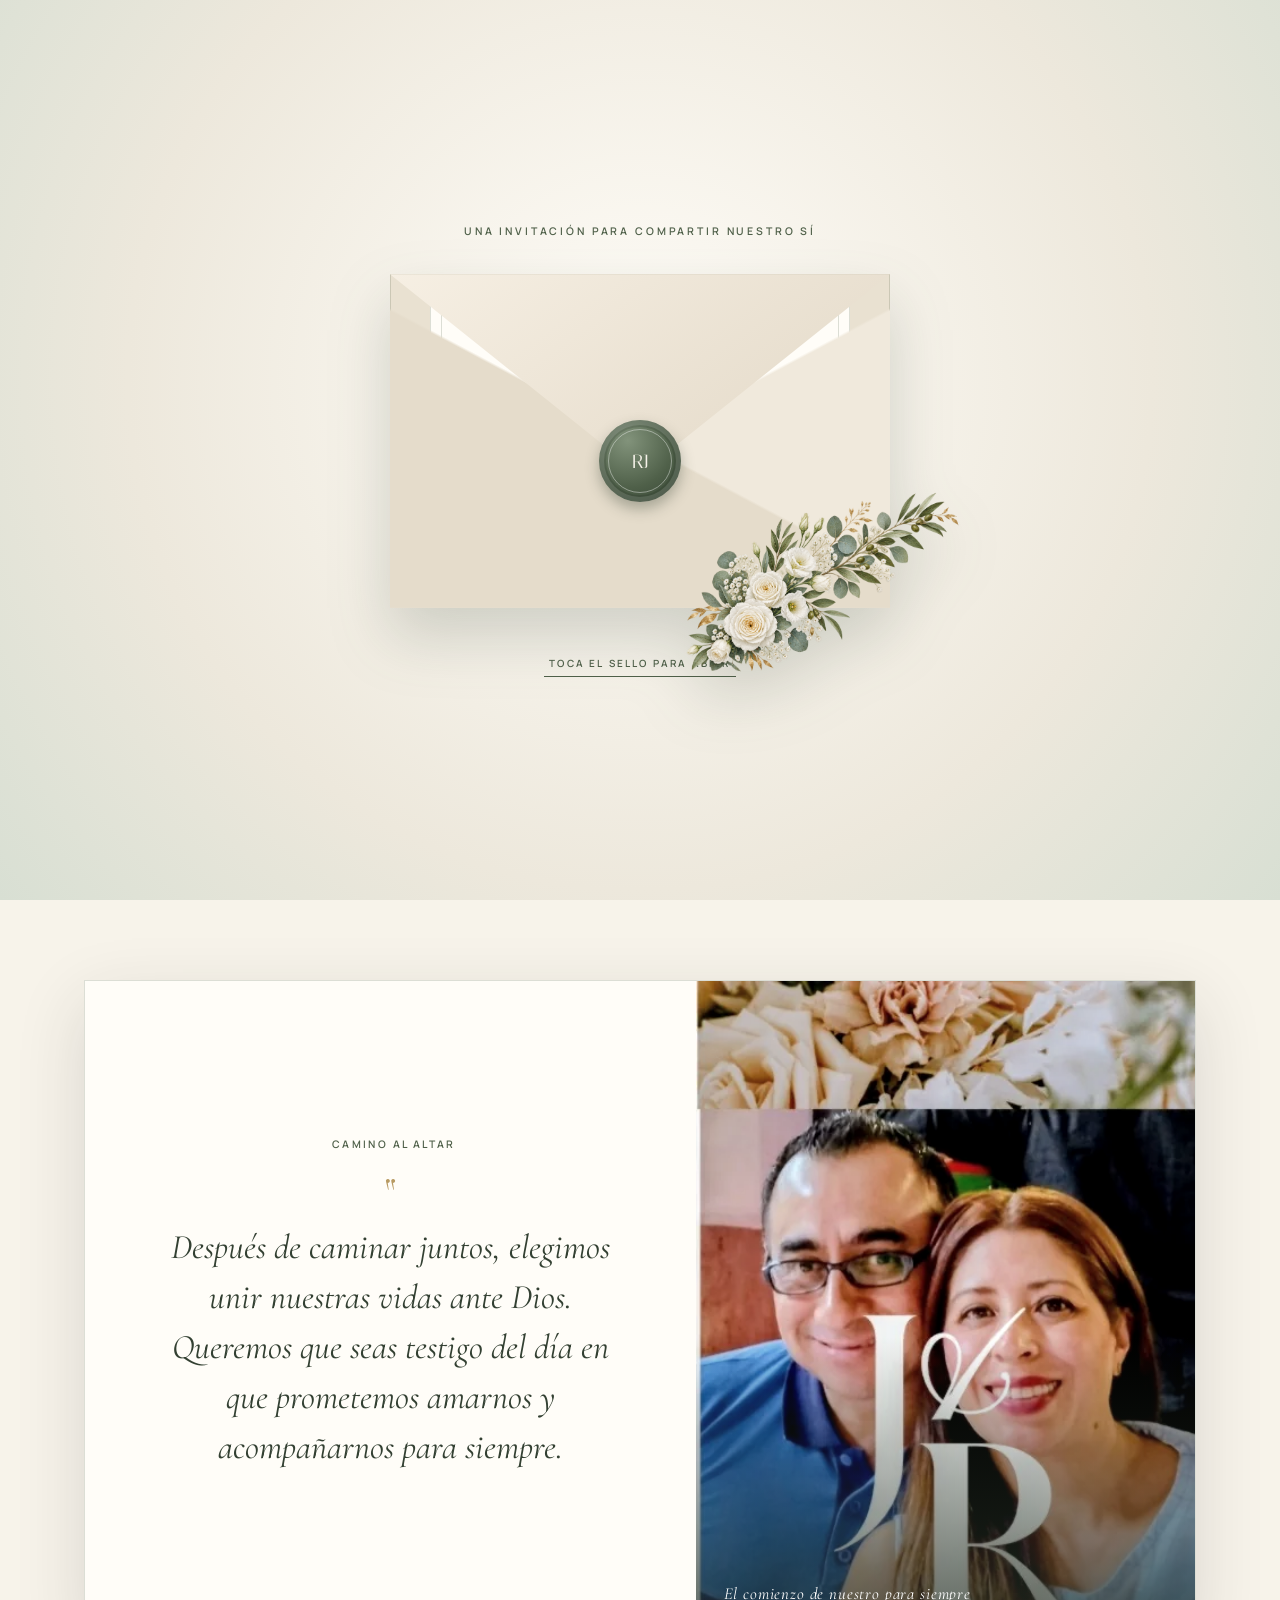
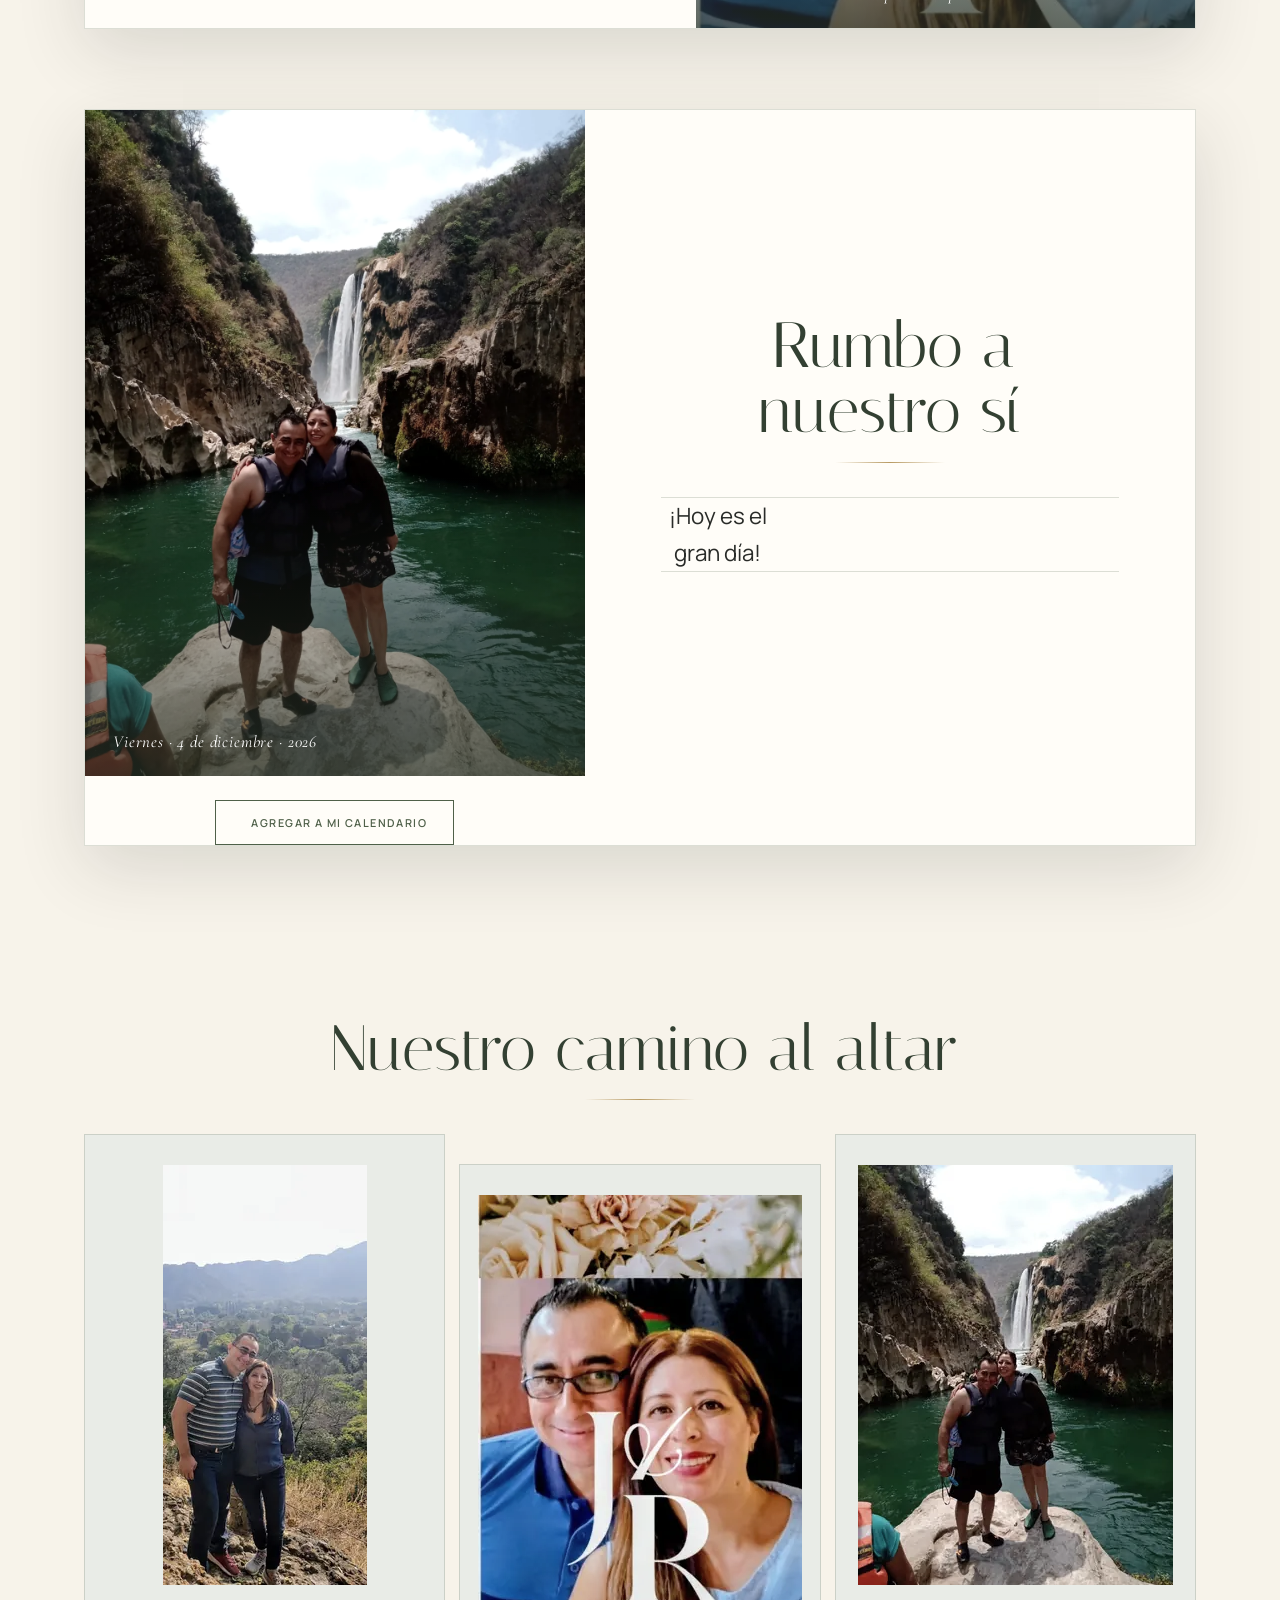
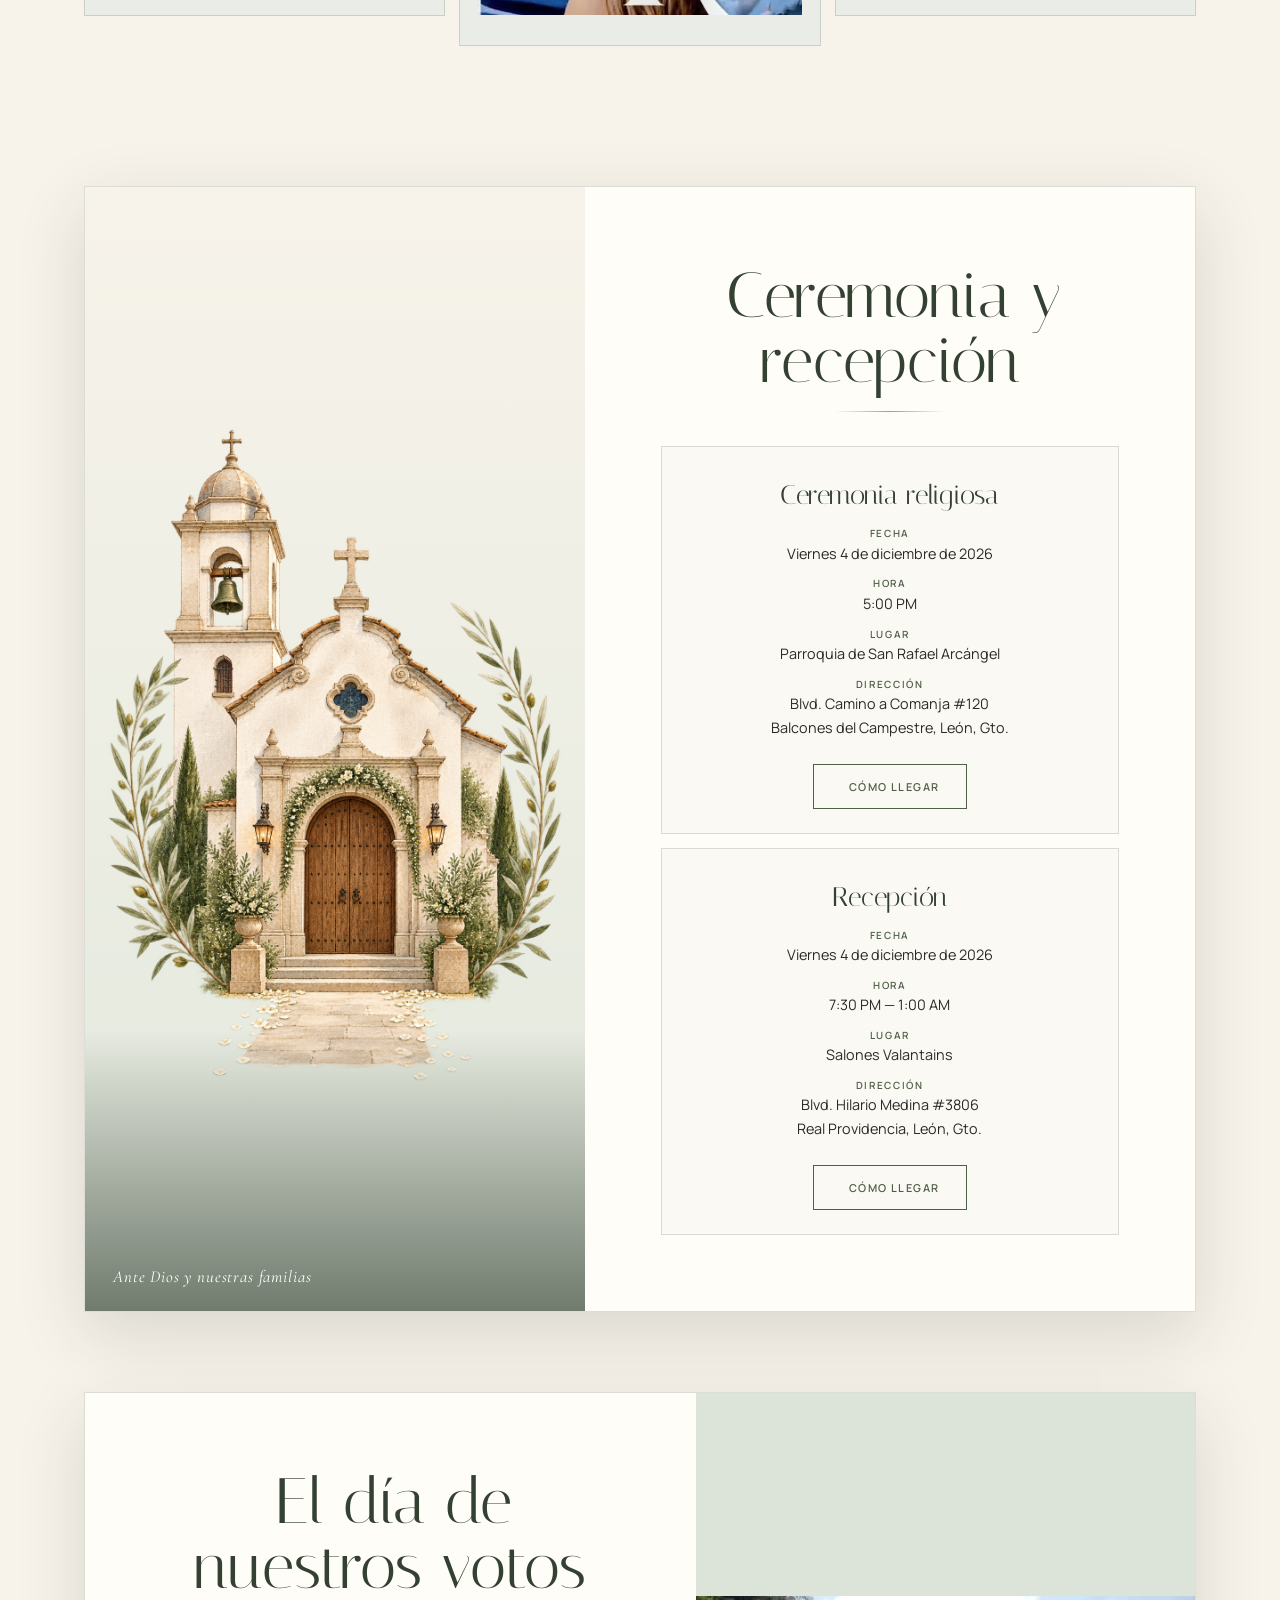
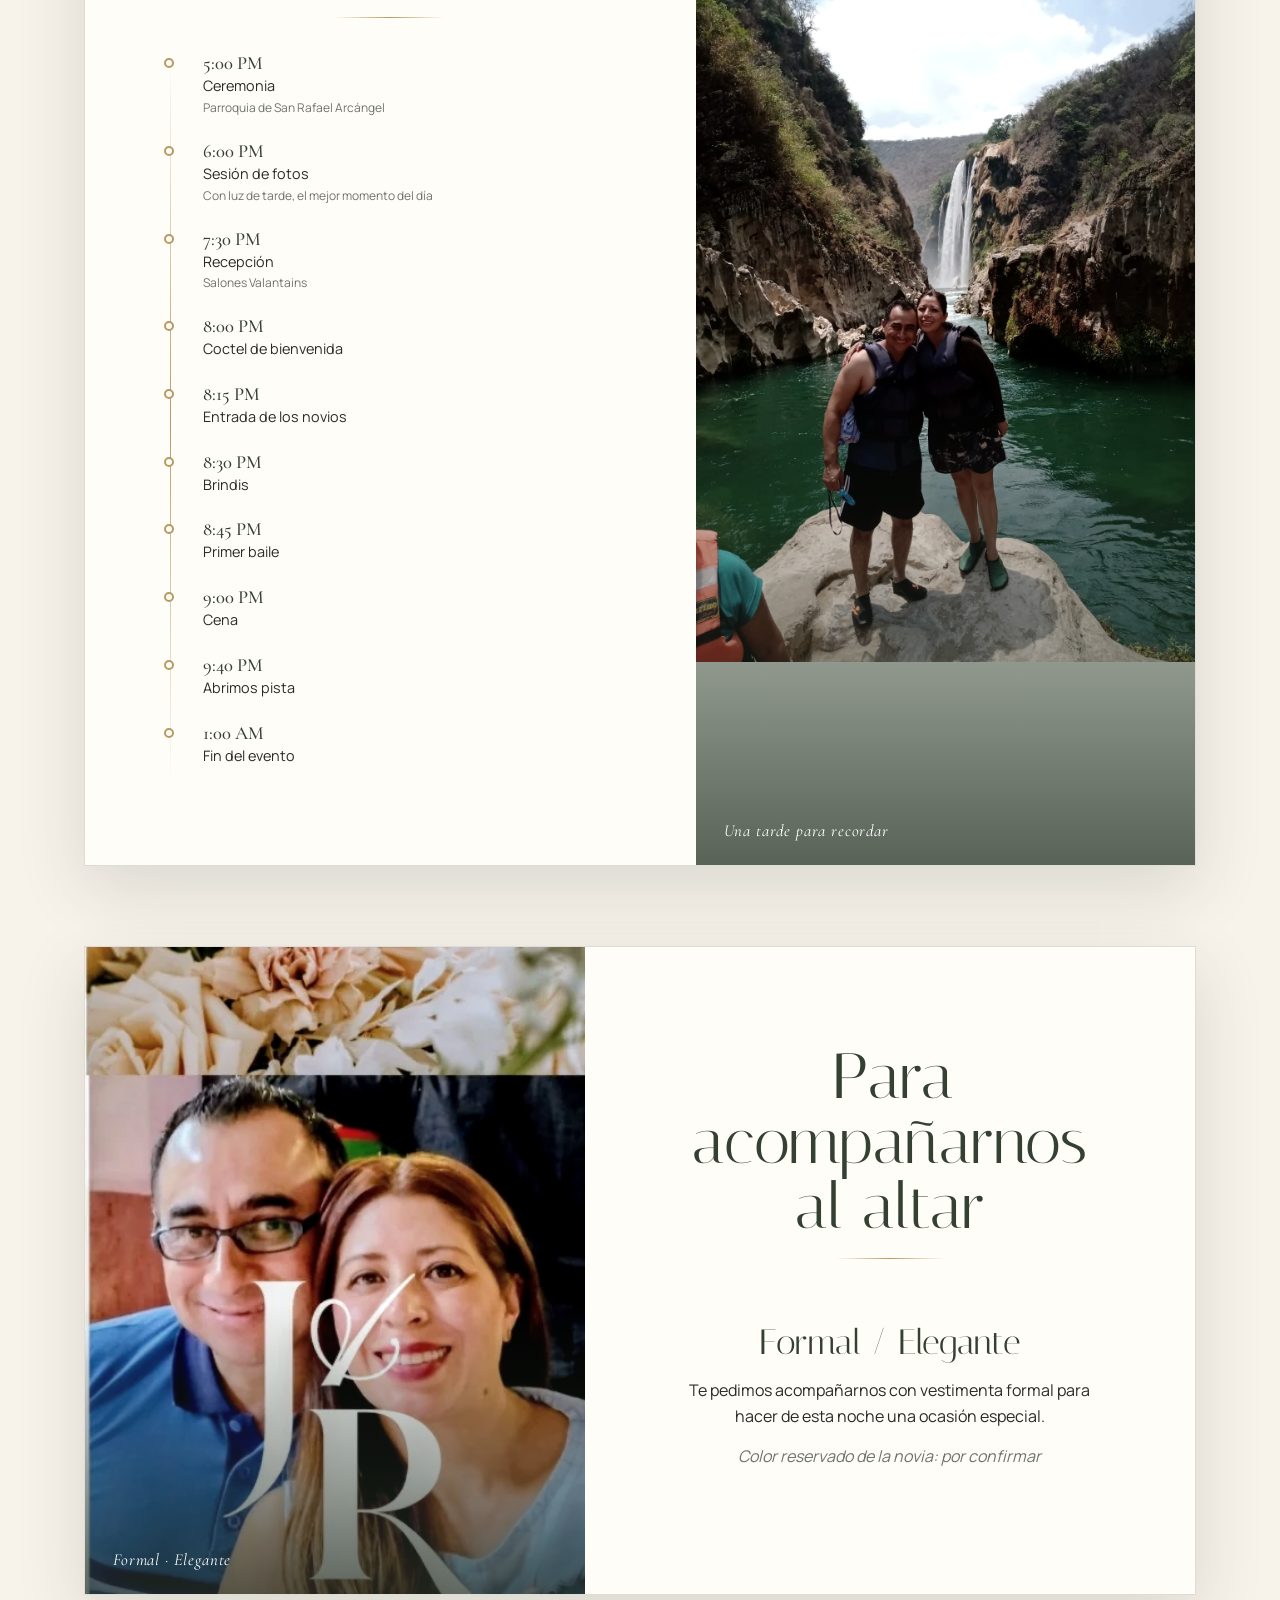
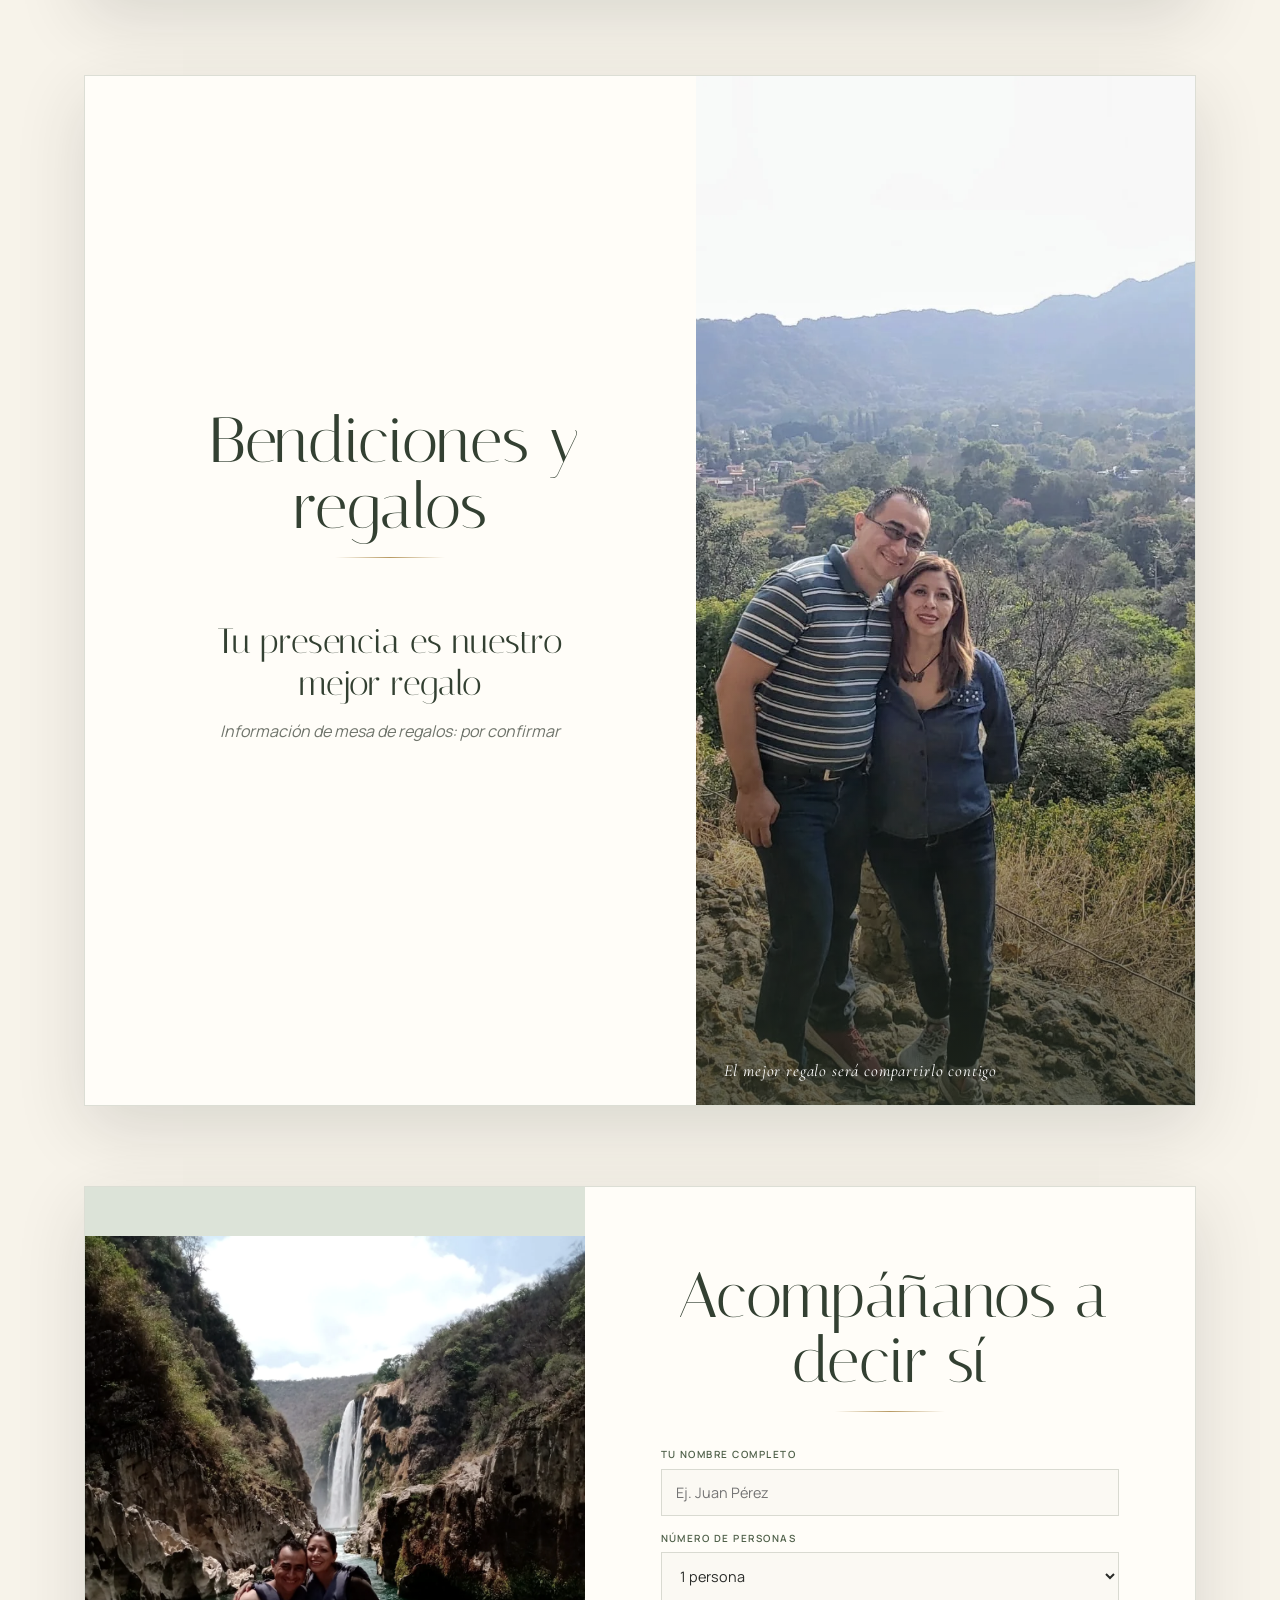
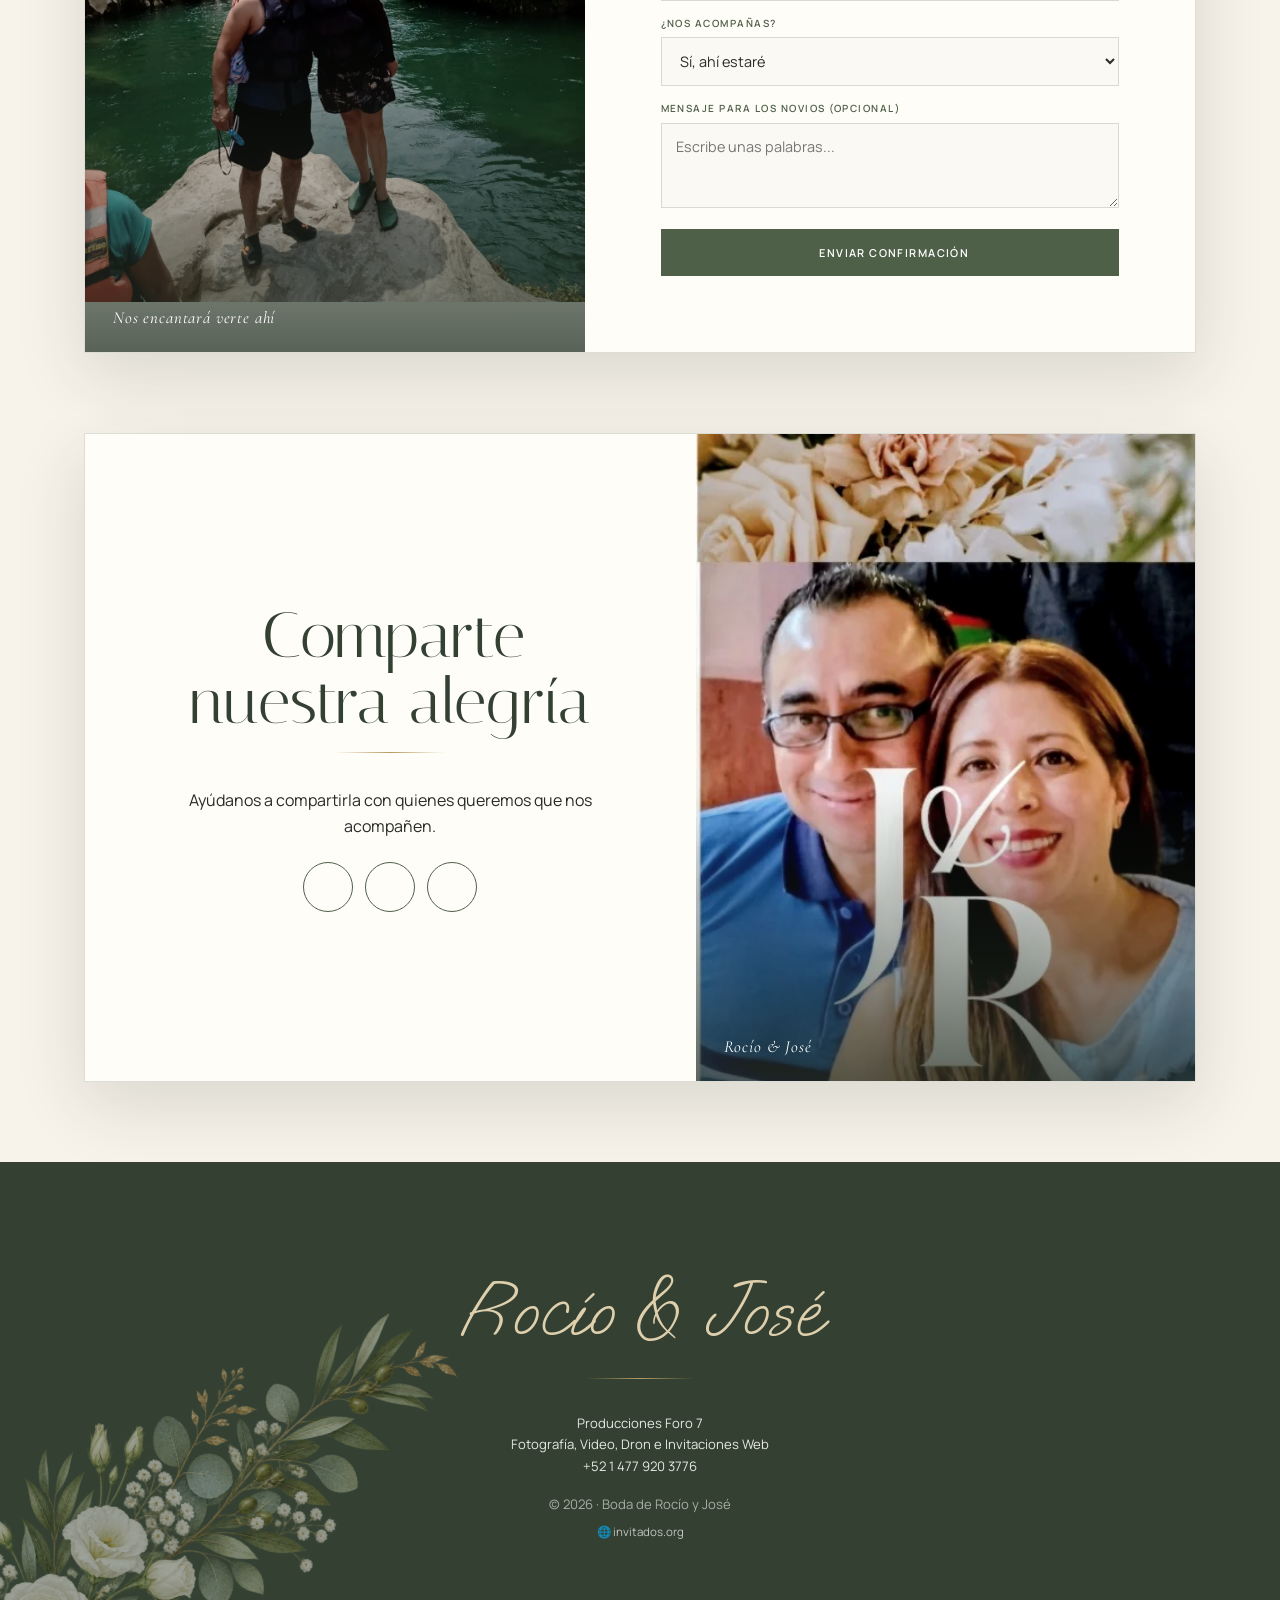
==== commit 387358f9: "Solo las 3 fotos aprobadas por el cliente El cliente confirmo por WhatsApp que unicamente estas tres" ====
--- a/index.html
+++ b/index.html
@@ -14,21 +14,21 @@
     <meta property="og:title" content="Boda de Rocío &amp; José · 4 de diciembre de 2026">
     <meta property="og:description" content="Nos casamos y queremos celebrarlo contigo. Consulta los detalles y confirma tu asistencia.">
     <meta property="og:url" content="https://rocio-jose.invitados.org/">
-    <meta property="og:image" content="https://rocio-jose.invitados.org/imagenes/foto1.webp">
+    <meta property="og:image" content="https://rocio-jose.invitados.org/imagenes/pareja-1.webp">
     <meta name="twitter:card" content="summary_large_image">
     <meta name="twitter:title" content="Boda de Rocío &amp; José">
     <meta name="twitter:description" content="4 de diciembre de 2026. Confirma tu asistencia.">
-    <meta name="twitter:image" content="https://rocio-jose.invitados.org/imagenes/foto1.webp">
+    <meta name="twitter:image" content="https://rocio-jose.invitados.org/imagenes/pareja-1.webp">
 
     <link rel="icon" type="image/svg+xml" href="favicon.svg?v=1">
     <link rel="preconnect" href="https://fonts.googleapis.com">
     <link rel="preconnect" href="https://fonts.gstatic.com" crossorigin>
-    <link rel="preload" as="image" href="imagenes/foto1.webp?v=1">
+    <link rel="preload" as="image" href="imagenes/pareja-1.webp">
     <link href="https://fonts.googleapis.com/css2?family=Italiana&family=Manrope:wght@400;500;600&family=Oooh+Baby&family=Cormorant+Garamond:ital,wght@0,400;0,500;1,400&display=swap" rel="stylesheet">
     <link rel="stylesheet" href="https://cdnjs.cloudflare.com/ajax/libs/font-awesome/6.4.0/css/fontawesome.min.css">
     <link rel="stylesheet" href="https://cdnjs.cloudflare.com/ajax/libs/font-awesome/6.4.0/css/solid.min.css">
     <link rel="stylesheet" href="https://cdnjs.cloudflare.com/ajax/libs/font-awesome/6.4.0/css/brands.min.css">
-    <link rel="stylesheet" href="css/boda-v2.css?v=2">
+    <link rel="stylesheet" href="css/boda-v3.css">
 </head>
 <body>
 
@@ -48,7 +48,7 @@
 
 <!-- ══ Portada ══ -->
 <header class="hero">
-    <img class="hero-photo" src="imagenes/foto1.webp?v=1" alt="Rocío y José" width="1080" height="1440" fetchpriority="high">
+    <img class="hero-photo" src="imagenes/pareja-1.webp" alt="Rocío y José" width="777" height="1600" fetchpriority="high">
     <img class="hero-floral" src="imagenes/boda/flores-blancas-olivo.png?v=1" alt="" aria-hidden="true">
     <div class="hero-inner">
         <p class="hero-kicker">Con la bendición de Dios</p>
@@ -70,7 +70,7 @@
 
     <!-- ══ Cita ══ -->
     <section class="photo-article story-article">
-        <figure class="section-photo"><img src="imagenes/foto2.webp?v=1" alt="Rocío y José compartiendo un momento juntos" loading="lazy"><figcaption>El comienzo de nuestro para siempre</figcaption></figure>
+        <figure class="section-photo"><img src="imagenes/pareja-2.webp" alt="Rocío y José, monograma J&amp;R" loading="lazy"><figcaption>El comienzo de nuestro para siempre</figcaption></figure>
         <div class="article-copy">
         <p class="article-label"><i class="fas fa-ring"></i> Camino al altar</p>
         <p class="quote">
@@ -82,7 +82,7 @@
 
     <!-- ══ Cuenta regresiva ══ -->
     <section id="cuenta" class="photo-article">
-        <figure class="section-photo"><img src="imagenes/foto3.webp?v=1" alt="Rocío y José durante su sesión de compromiso" loading="lazy"><figcaption>Viernes · 4 de diciembre · 2026</figcaption></figure>
+        <figure class="section-photo"><img src="imagenes/pareja-3.webp" alt="Rocío y José en la cascada de Tamul" loading="lazy"><figcaption>Viernes · 4 de diciembre · 2026</figcaption></figure>
         <div class="article-copy">
         <h2 class="section-title"><i class="fas fa-hourglass-half"></i> Rumbo a nuestro sí</h2>
         <div class="section-rule"></div>
@@ -102,10 +102,9 @@
         <h2 class="section-title"><i class="fas fa-camera-retro"></i> Nuestro camino al altar</h2>
         <div class="section-rule"></div>
         <div class="gallery" id="gallery">
-            <figure tabindex="0" data-full="imagenes/foto1.webp?v=1"><img src="imagenes/thumb/foto1.webp?v=1" alt="Rocío y José, foto 1" loading="lazy" decoding="async" width="300" height="400"></figure>
-            <figure tabindex="0" data-full="imagenes/foto2.webp?v=1"><img src="imagenes/thumb/foto2.webp?v=1" alt="Rocío y José, foto 2" loading="lazy" decoding="async" width="300" height="400"></figure>
-            <figure tabindex="0" data-full="imagenes/foto3.webp?v=1"><img src="imagenes/thumb/foto3.webp?v=1" alt="Rocío y José, foto 3" loading="lazy" decoding="async" width="300" height="400"></figure>
-            <figure tabindex="0" data-full="imagenes/foto4.webp?v=1"><img src="imagenes/thumb/foto4.webp?v=1" alt="Rocío y José, foto 4" loading="lazy" decoding="async" width="300" height="400"></figure>
+            <figure tabindex="0" data-full="imagenes/pareja-1.webp"><img src="imagenes/thumb/pareja-1.webp" alt="Rocío y José en Tepoztlán" loading="lazy" decoding="async" width="204" height="420"></figure>
+            <figure tabindex="0" data-full="imagenes/pareja-2.webp"><img src="imagenes/thumb/pareja-2.webp" alt="Rocío y José, monograma J&amp;R" loading="lazy" decoding="async" width="324" height="420"></figure>
+            <figure tabindex="0" data-full="imagenes/pareja-3.webp"><img src="imagenes/thumb/pareja-3.webp" alt="Rocío y José en la cascada de Tamul" loading="lazy" decoding="async" width="315" height="420"></figure>
         </div>
     </section>
 
@@ -143,7 +142,7 @@
 
     <!-- ══ Itinerario ══ -->
     <section id="itinerario" class="photo-article">
-        <figure class="section-photo"><img src="imagenes/foto2.webp?v=1" alt="Rocío y José sonriendo juntos" loading="lazy"><figcaption>Una tarde para recordar</figcaption></figure>
+        <figure class="section-photo"><img src="imagenes/pareja-3.webp" alt="Rocío y José disfrutando juntos" loading="lazy"><figcaption>Una tarde para recordar</figcaption></figure>
         <div class="article-copy">
         <h2 class="section-title"><i class="fas fa-clock"></i> El día de nuestros votos</h2>
         <div class="section-rule"></div>
@@ -163,7 +162,7 @@
 
     <!-- ══ Vestimenta ══ -->
     <section id="vestimenta" class="photo-article">
-        <figure class="section-photo"><img src="imagenes/foto3.webp?v=1" alt="Rocío y José elegantemente vestidos" loading="lazy"><figcaption>Formal · Elegante</figcaption></figure>
+        <figure class="section-photo"><img src="imagenes/pareja-2.webp" alt="Rocío y José, retrato de la pareja" loading="lazy"><figcaption>Formal · Elegante</figcaption></figure>
         <div class="article-copy">
         <h2 class="section-title"><i class="fas fa-user-tie"></i> Para acompañarnos al altar</h2>
         <div class="section-rule"></div>
@@ -176,7 +175,7 @@
 
     <!-- ══ Regalos ══ -->
     <section id="regalos" class="photo-article">
-        <figure class="section-photo"><img src="imagenes/foto4.webp?v=1" alt="Rocío y José celebrando su compromiso" loading="lazy"><figcaption>El mejor regalo será compartirlo contigo</figcaption></figure>
+        <figure class="section-photo"><img src="imagenes/pareja-1.webp" alt="Rocío y José en Tepoztlán" loading="lazy"><figcaption>El mejor regalo será compartirlo contigo</figcaption></figure>
         <div class="article-copy">
         <h2 class="section-title"><i class="fas fa-gift"></i> Bendiciones y regalos</h2>
         <div class="section-rule"></div>
@@ -188,7 +187,7 @@
 
     <!-- ══ RSVP ══ -->
     <section id="rsvp" class="photo-article">
-        <figure class="section-photo"><img src="imagenes/foto1.webp?v=1" alt="Rocío y José esperando celebrar con sus invitados" loading="lazy"><figcaption>Nos encantará verte ahí</figcaption></figure>
+        <figure class="section-photo"><img src="imagenes/pareja-3.webp" alt="Rocío y José esperando a sus invitados" loading="lazy"><figcaption>Nos encantará verte ahí</figcaption></figure>
         <div class="article-copy">
         <h2 class="section-title"><i class="fas fa-envelope-open-text"></i> Acompáñanos a decir sí</h2>
         <div class="section-rule"></div>
@@ -227,7 +226,7 @@
 
     <!-- ══ Compartir ══ -->
     <section id="compartir" class="photo-article">
-        <figure class="section-photo"><img src="imagenes/foto2.webp?v=1" alt="Un recuerdo de Rocío y José" loading="lazy"><figcaption>Rocío &amp; José</figcaption></figure>
+        <figure class="section-photo"><img src="imagenes/pareja-2.webp" alt="Un recuerdo de Rocío y José" loading="lazy"><figcaption>Rocío &amp; José</figcaption></figure>
         <div class="article-copy">
         <h2 class="section-title"><i class="fas fa-share-alt"></i> Comparte nuestra alegría</h2>
         <div class="section-rule"></div>
--- a/css/boda-v3.css
+++ b/css/boda-v3.css
@@ -0,0 +1,27 @@
+:root{--ivory:#f7f3ea;--paper:#fffdf8;--sage:#89977e;--olive:#4f6049;--olive-dark:#334032;--gold:#b89a62;--champagne:#dfd0ad;--charcoal:#292b28;--muted:#6f746b;--line:rgba(79,96,73,.2);--shadow:0 22px 65px rgba(41,43,40,.14)}
+*,*::before,*::after{box-sizing:border-box;margin:0;padding:0}html{scroll-behavior:smooth}body{background:var(--ivory);color:var(--charcoal);font-family:Manrope,sans-serif;line-height:1.65;overflow-x:hidden}body::before{content:"";position:fixed;inset:0;z-index:0;pointer-events:none;opacity:.1;background-image:url("data:image/svg+xml,%3Csvg viewBox='0 0 180 180' xmlns='http://www.w3.org/2000/svg'%3E%3Cfilter id='n'%3E%3CfeTurbulence type='fractalNoise' baseFrequency='.82' numOctaves='3' stitchTiles='stitch'/%3E%3C/filter%3E%3Crect width='100%25' height='100%25' filter='url(%23n)' opacity='.24'/%3E%3C/svg%3E")}.container{max-width:1160px;margin:auto;padding:0 24px;position:relative;z-index:1}section{position:relative;z-index:1;padding:64px 0}.section-title{font:400 clamp(2.1rem,5vw,4.2rem)/1.02 Italiana,serif;text-align:center;color:var(--olive-dark);margin-bottom:10px}.section-title i{font-size:.38em;color:var(--gold);vertical-align:middle;margin-right:.3em}.section-rule{width:110px;height:1px;margin:18px auto 34px;background:linear-gradient(90deg,transparent,var(--gold),transparent)}
+/* Sobre */
+#intro-overlay{position:fixed;inset:0;z-index:9999;display:flex;flex-direction:column;align-items:center;justify-content:center;overflow:hidden;cursor:pointer;background:radial-gradient(circle at 50% 42%,#fffdf8,#ede8dc 62%,#d8dfd3);perspective:1200px}#intro-overlay.fade-out{animation:introOut 1.05s ease forwards}@keyframes introOut{to{opacity:0;pointer-events:none}}.intro-eyebrow{margin-bottom:34px;color:var(--olive);font-size:.66rem;font-weight:600;letter-spacing:.27em;text-transform:uppercase}.wedding-envelope{position:relative;width:min(78vw,500px);aspect-ratio:1.5;filter:drop-shadow(0 28px 30px rgba(51,64,50,.2));transform-style:preserve-3d}.wedding-envelope>span{position:absolute;display:block}.envelope-back{inset:0;background:#e9e1d1;border:1px solid var(--line)}.envelope-card{left:8%;right:8%;bottom:5%;height:88%;z-index:1;display:flex!important;flex-direction:column;align-items:center;justify-content:center;background:var(--paper);border:1px solid var(--line);transition:transform .95s cubic-bezier(.2,.8,.2,1) .35s}.envelope-card::after{content:"";position:absolute;inset:10px;border:1px solid var(--line)}.envelope-card small,.envelope-card em{font:600 .58rem Manrope,sans-serif;letter-spacing:.26em;text-transform:uppercase;color:var(--olive)}.envelope-card strong{font:400 clamp(2.4rem,8vw,4.4rem) Italiana,serif;color:var(--olive-dark);line-height:1.1;margin:.45rem}.envelope-card strong i{font:400 .75em "Oooh Baby",cursive;color:var(--gold)}.envelope-front{inset:0;z-index:3;background:linear-gradient(28deg,#e5dccb 49.5%,transparent 50%),linear-gradient(332deg,#f0e9dc 49.5%,transparent 50%);clip-path:polygon(0 0,50% 56%,100% 0,100% 100%,0 100%)}.envelope-flap{inset:0;z-index:4;background:linear-gradient(145deg,#f6efe3,#ddd2bf);clip-path:polygon(0 0,100% 0,50% 60%);transform-origin:top;transition:transform .75s cubic-bezier(.3,.7,.3,1)}.wedding-seal{z-index:6;width:82px;height:82px;left:calc(50% - 41px);top:calc(56% - 41px);display:grid!important;place-items:center;border-radius:50%;background:radial-gradient(circle at 35% 25%,#82937b,#4f6049 58%,#344333);box-shadow:0 7px 14px rgba(51,64,50,.35),inset 0 0 0 5px rgba(255,255,255,.12),inset 0 0 0 7px rgba(29,42,29,.18);transition:.4s}.wedding-seal::after{content:"";position:absolute;inset:9px;border:1px solid rgba(255,255,255,.4);border-radius:50%}.wedding-seal b{font:400 1.2rem Italiana,serif;color:#f7f3ea}.wedding-envelope>img{position:absolute;z-index:5;width:55%;right:-14%;bottom:-20%;pointer-events:none}.wedding-envelope:hover .wedding-seal{transform:scale(1.06) rotate(-4deg)}#intro-overlay.fade-out .wedding-seal{transform:scale(.2);opacity:0}#intro-overlay.fade-out .envelope-flap{transform:rotateX(180deg);z-index:0}#intro-overlay.fade-out .envelope-card{transform:translateY(-48%)}.intro-skip{margin-top:42px;border-bottom:1px solid var(--olive);padding:5px;color:var(--olive);font-size:.62rem;font-weight:600;letter-spacing:.22em;text-transform:uppercase}
+/* Portada */
+.hero{position:relative;min-height:100svh;display:flex;align-items:center;justify-content:center;text-align:center;overflow:hidden;padding:70px 20px}.hero-photo{position:absolute;inset:0;width:100%;height:100%;object-fit:contain;object-position:center;filter:saturate(.75) contrast(.96) brightness(.72)}
+/* Fondo desenfocado con la misma foto: rellena los lados sin recortar la real */
+.hero::before{content:"";position:absolute;inset:0;background:url(../imagenes/pareja-1.webp) center/cover no-repeat;filter:blur(34px) saturate(.6) brightness(.5);transform:scale(1.15)}.hero::after{content:"";position:absolute;inset:0;background:linear-gradient(180deg,rgba(32,39,31,.42),rgba(32,39,31,.08) 42%,rgba(27,35,27,.8))}.hero-floral{position:absolute;z-index:2;width:min(62vw,700px);right:-14%;top:-19%;transform:rotate(12deg);pointer-events:none}.hero-inner{position:relative;z-index:3;color:#fff}.hero-kicker{font-size:.66rem;font-weight:600;letter-spacing:.36em;text-transform:uppercase;color:#f0e5ca;margin-bottom:18px}.hero-names{font:400 clamp(4rem,14vw,9rem)/.78 Italiana,serif;text-shadow:0 5px 26px rgba(0,0,0,.25)}.hero-amp{display:block;font:400 .55em "Oooh Baby",cursive;color:var(--champagne);margin:.08em}.hero-date{margin-top:30px;font:400 clamp(1rem,2.5vw,1.4rem) Cormorant Garamond,serif;letter-spacing:.25em;text-transform:uppercase}.hero-place{margin-top:8px;font-size:.72rem;letter-spacing:.18em;text-transform:uppercase;color:#e6e8e1}.hero-scroll{position:absolute;z-index:4;bottom:28px;left:50%;transform:translateX(-50%);color:#fff;animation:bob 2.2s ease-in-out infinite}@keyframes bob{50%{transform:translate(-50%,10px)}}
+/* Personalizado */
+.personalized-welcome{max-width:760px;margin:55px auto 0;padding:42px 24px!important;text-align:center;border-block:1px solid var(--line);background:rgba(255,255,255,.35)}.welcome-label{color:var(--olive);font-size:.65rem;font-weight:600;letter-spacing:.23em;text-transform:uppercase}.personalized-welcome h2{font:400 clamp(3rem,9vw,5rem) "Oooh Baby",cursive;color:var(--olive-dark);line-height:1.1;margin:12px}.welcome-passes{display:inline-block;border:1px solid var(--gold);padding:7px 16px;border-radius:999px;color:var(--olive);font-size:.8rem}
+/* Artículos */
+.photo-article{display:grid;grid-template-columns:minmax(320px,.9fr) minmax(400px,1.1fr);align-items:stretch;padding:0;margin:80px 0;min-height:540px;background:var(--paper);border:1px solid var(--line);box-shadow:var(--shadow);overflow:hidden}.photo-article:nth-of-type(even){grid-template-columns:minmax(400px,1.1fr) minmax(320px,.9fr)}.photo-article:nth-of-type(even) .section-photo{order:2}.section-photo{position:relative;min-height:540px;overflow:hidden;background:#dce3d8}.section-photo::after{content:"";position:absolute;inset:0;background:linear-gradient(180deg,transparent 55%,rgba(39,49,38,.72))}.section-photo img{width:100%;height:100%;min-height:540px;display:block;object-fit:contain;filter:saturate(.76) contrast(1.02)}.photo-article:hover .section-photo img{filter:saturate(.95) contrast(1.02)}.section-photo figcaption{position:absolute;z-index:2;left:28px;right:28px;bottom:24px;color:#fff;font:italic 400 1.05rem Cormorant Garamond,serif;letter-spacing:.05em}.section-photo.church-art{background:linear-gradient(180deg,#f7f3ea,#e2e8dd)}.section-photo.church-art::after{background:linear-gradient(180deg,transparent 75%,rgba(51,64,50,.65))}.section-photo.church-art img{object-fit:contain;filter:none;padding:22px}.article-copy{align-self:center;min-width:0;padding:clamp(42px,6vw,76px)}.article-label{text-align:center;color:var(--olive);font-size:.65rem;font-weight:600;letter-spacing:.23em;text-transform:uppercase;margin-bottom:22px}.article-label i{color:var(--gold);margin-right:7px}.quote{max-width:620px;margin:auto;text-align:center;font:italic 400 clamp(1.45rem,3vw,2.15rem)/1.45 Cormorant Garamond,serif;color:var(--olive-dark)}.quote-mark{display:block;font:400 3rem Italiana,serif;color:var(--gold);line-height:1}.countdown{display:grid;grid-template-columns:repeat(4,1fr);border-block:1px solid var(--line)}.cd-item{text-align:center;padding:22px 4px;border-right:1px solid var(--line)}.cd-item:last-child{border:0}.cd-value{display:block;font:400 clamp(2rem,4vw,3.5rem) Italiana,serif;color:var(--olive)}.cd-label{font-size:.57rem;font-weight:600;letter-spacing:.14em;text-transform:uppercase;color:var(--muted)}.btn-row{display:flex;justify-content:center;margin-top:24px}.btn{display:inline-flex;align-items:center;justify-content:center;gap:9px;border:0;border-radius:0;padding:14px 26px;background:var(--olive);color:#fff;font:600 .68rem Manrope,sans-serif;letter-spacing:.13em;text-transform:uppercase;text-decoration:none;cursor:pointer;transition:.25s}.btn:hover{background:var(--olive-dark);transform:translateY(-2px)}.btn-ghost{background:transparent;color:var(--olive);border:1px solid var(--olive)}.btn-ghost:hover{background:var(--olive);color:#fff}
+/* Galería */
+#galeria{padding:90px 0}.gallery{display:grid;grid-template-columns:repeat(3,1fr);gap:14px;align-items:stretch}.gallery figure{position:relative;cursor:zoom-in;border:1px solid var(--line);background:#e9ece7;aspect-ratio:3/4;display:grid;place-items:center;overflow:hidden}.gallery figure:nth-child(even){transform:translateY(30px)}.gallery img{max-width:100%;max-height:100%;width:auto;height:auto;display:block;object-fit:contain;filter:saturate(.74);transition:filter .6s}.gallery figure:hover img{filter:saturate(.95)}
+/* Cards/timeline/panels */
+.cards{display:grid;grid-template-columns:1fr;gap:14px}.card{padding:24px 20px;text-align:center;border:1px solid var(--line);background:#fbf9f3}.card-icon{font-size:1.8rem;color:var(--gold);margin-bottom:8px}.card-title{font:400 1.7rem Italiana,serif;color:var(--olive-dark);margin-bottom:14px}.card-row{margin:10px 0;font-size:.9rem}.card-row strong{display:block;color:var(--olive);font-size:.62rem;font-weight:600;letter-spacing:.17em;text-transform:uppercase}.tbd{color:var(--muted);font-style:italic}.timeline{max-width:620px;margin:auto;padding-left:34px;position:relative}.timeline::before{content:"";position:absolute;left:9px;top:7px;bottom:7px;width:1px;background:linear-gradient(transparent,var(--gold),transparent)}.tl-item{position:relative;padding:0 0 22px 8px}.tl-item::before{content:"";position:absolute;left:-31px;top:6px;width:10px;height:10px;border-radius:50%;background:var(--paper);border:2px solid var(--gold)}.tl-time{font:500 1.16rem Cormorant Garamond,serif;color:var(--olive-dark)}.tl-name{font-size:.9rem}.tl-note{font-size:.75rem;color:var(--muted)}.panel{text-align:center;padding:28px 12px}.panel-lead{font:400 clamp(1.6rem,3vw,2.2rem) Italiana,serif;color:var(--olive-dark)}.panel p+p{margin-top:14px}
+/* RSVP */
+.rsvp-form{max-width:560px;margin:auto}.field{margin-bottom:14px}.field label{display:block;margin-bottom:6px;color:var(--olive);font-size:.62rem;font-weight:600;letter-spacing:.15em;text-transform:uppercase}.field input,.field select,.field textarea{width:100%;padding:13px 14px;border:1px solid var(--line);border-radius:0;background:#fbf9f3;color:var(--charcoal);font:400 .9rem Manrope,sans-serif}.field input:focus,.field select:focus,.field textarea:focus{outline:2px solid var(--sage);outline-offset:1px}.field textarea{resize:vertical}.rsvp-form .btn{width:100%;padding:16px}.rsvp-ok{display:none;text-align:center;padding:28px;color:var(--olive);font:400 1.3rem Cormorant Garamond,serif}.share-icons{display:flex;justify-content:center;gap:12px;margin-top:22px}.share-icon{width:50px;height:50px;display:grid;place-items:center;border:1px solid var(--olive);border-radius:50%;color:var(--olive);text-decoration:none;transition:.25s}.share-icon:hover{background:var(--olive);color:#fff;transform:translateY(-3px)}
+/* Lightbox */
+.lightbox{position:fixed;inset:0;z-index:9000;display:none;align-items:center;justify-content:center;padding:20px;background:rgba(21,26,20,.95)}.lightbox.show{display:flex}.lightbox img{max-width:100%;max-height:86vh;box-shadow:0 18px 55px rgba(0,0,0,.4)}.lb-btn{position:absolute;border:0;background:none;color:#fff;font-size:2rem;cursor:pointer;padding:12px}.lb-close{top:10px;right:14px}.lb-prev{left:8px;top:50%}.lb-next{right:8px;top:50%}
+/* Música */
+.music-toggle{position:fixed;right:18px;bottom:18px;z-index:9100;display:flex;align-items:center;gap:9px;padding:11px 15px;border:1px solid rgba(255,255,255,.36);border-radius:999px;background:rgba(51,64,50,.9);backdrop-filter:blur(10px);color:#fff;font:600 .58rem Manrope,sans-serif;letter-spacing:.13em;text-transform:uppercase;cursor:pointer;opacity:0;pointer-events:none;transform:translateY(12px);transition:.35s}.music-toggle.show{opacity:1;pointer-events:auto;transform:none}.music-toggle i{color:var(--champagne)}.music-toggle.is-playing i{animation:pulse 1.8s ease-in-out infinite}@keyframes pulse{50%{transform:scale(1.18)}}
+/* Footer */
+footer{position:relative;z-index:1;overflow:hidden;text-align:center;padding:100px 20px 70px;background:var(--olive-dark);color:#fff}.footer-floral{position:absolute;width:min(55vw,650px);left:-12%;bottom:-40%;opacity:.55;transform:rotate(-12deg)}.footer-hearts{position:relative;font:400 clamp(3rem,8vw,5rem) "Oooh Baby",cursive;color:var(--champagne)}footer .section-rule{position:relative}footer p{position:relative;font-size:.82rem;color:#e5e9e1}.footer-fine{margin-top:16px;opacity:.65}
+:focus-visible{outline:2px solid var(--gold);outline-offset:3px}
+@media(max-width:800px){.container{padding:0 14px}.intro-eyebrow{text-align:center;padding:0 20px}.wedding-envelope{width:88vw}.wedding-seal{width:68px;height:68px;left:calc(50% - 34px);top:calc(56% - 34px)}.hero-floral{width:105vw;right:-52%;top:-5%}.hero-names{font-size:clamp(4rem,21vw,6rem)}.photo-article,.photo-article:nth-of-type(even){grid-template-columns:1fr;min-height:0;margin:46px 0}.photo-article:nth-of-type(even) .section-photo{order:0}.section-photo,.section-photo img{min-height:420px;height:58vh}.section-photo.church-art img{height:100%;padding:16px}.article-copy{padding:40px 22px 48px}.gallery{grid-template-columns:1fr 1fr;gap:8px}.gallery figure:nth-child(even){transform:translateY(16px)}.countdown{grid-template-columns:repeat(4,1fr)}.cd-item{padding:18px 2px}.cd-value{font-size:1.8rem}.music-toggle span{display:none}.music-toggle{width:46px;height:46px;justify-content:center;padding:0}.footer-floral{width:100vw;left:-55%;bottom:-10%}}
+@media(prefers-reduced-motion:reduce){html{scroll-behavior:auto}*,*::before,*::after{animation-duration:.01ms!important;transition-duration:.01ms!important}}
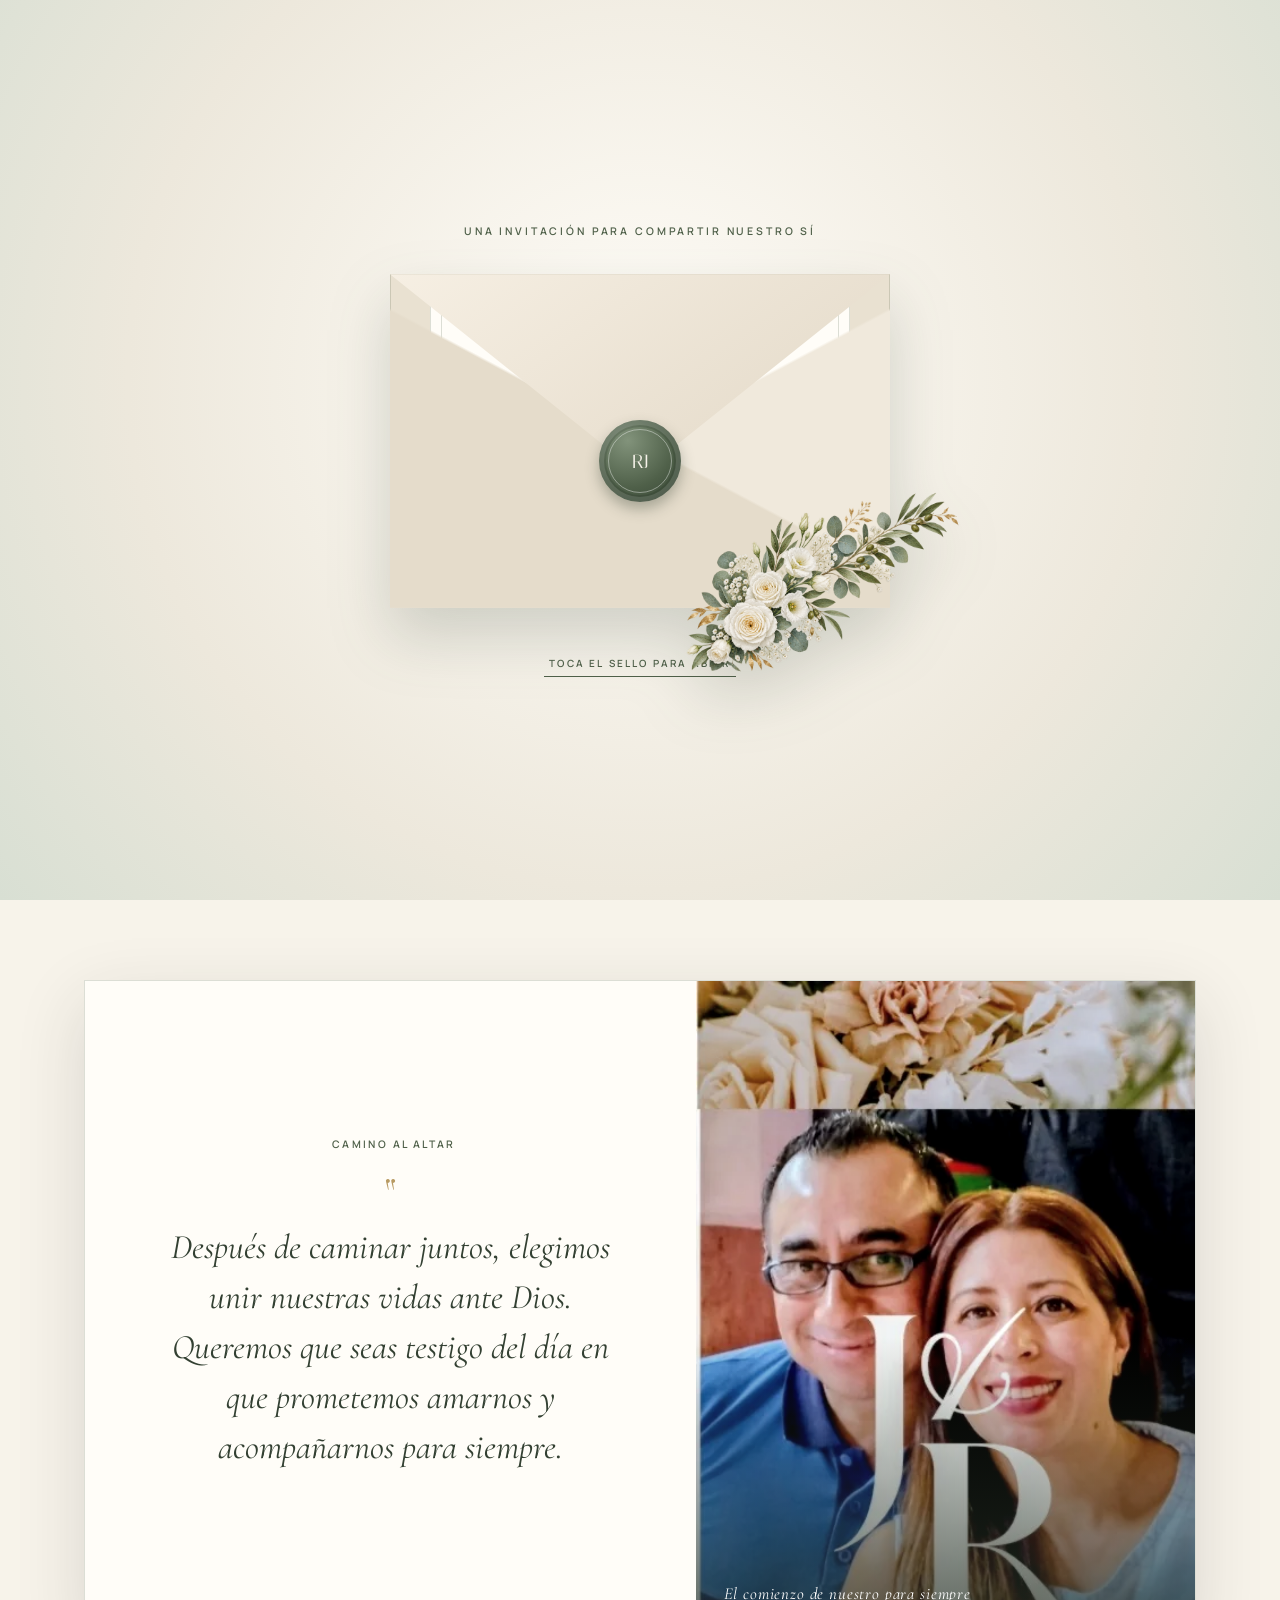
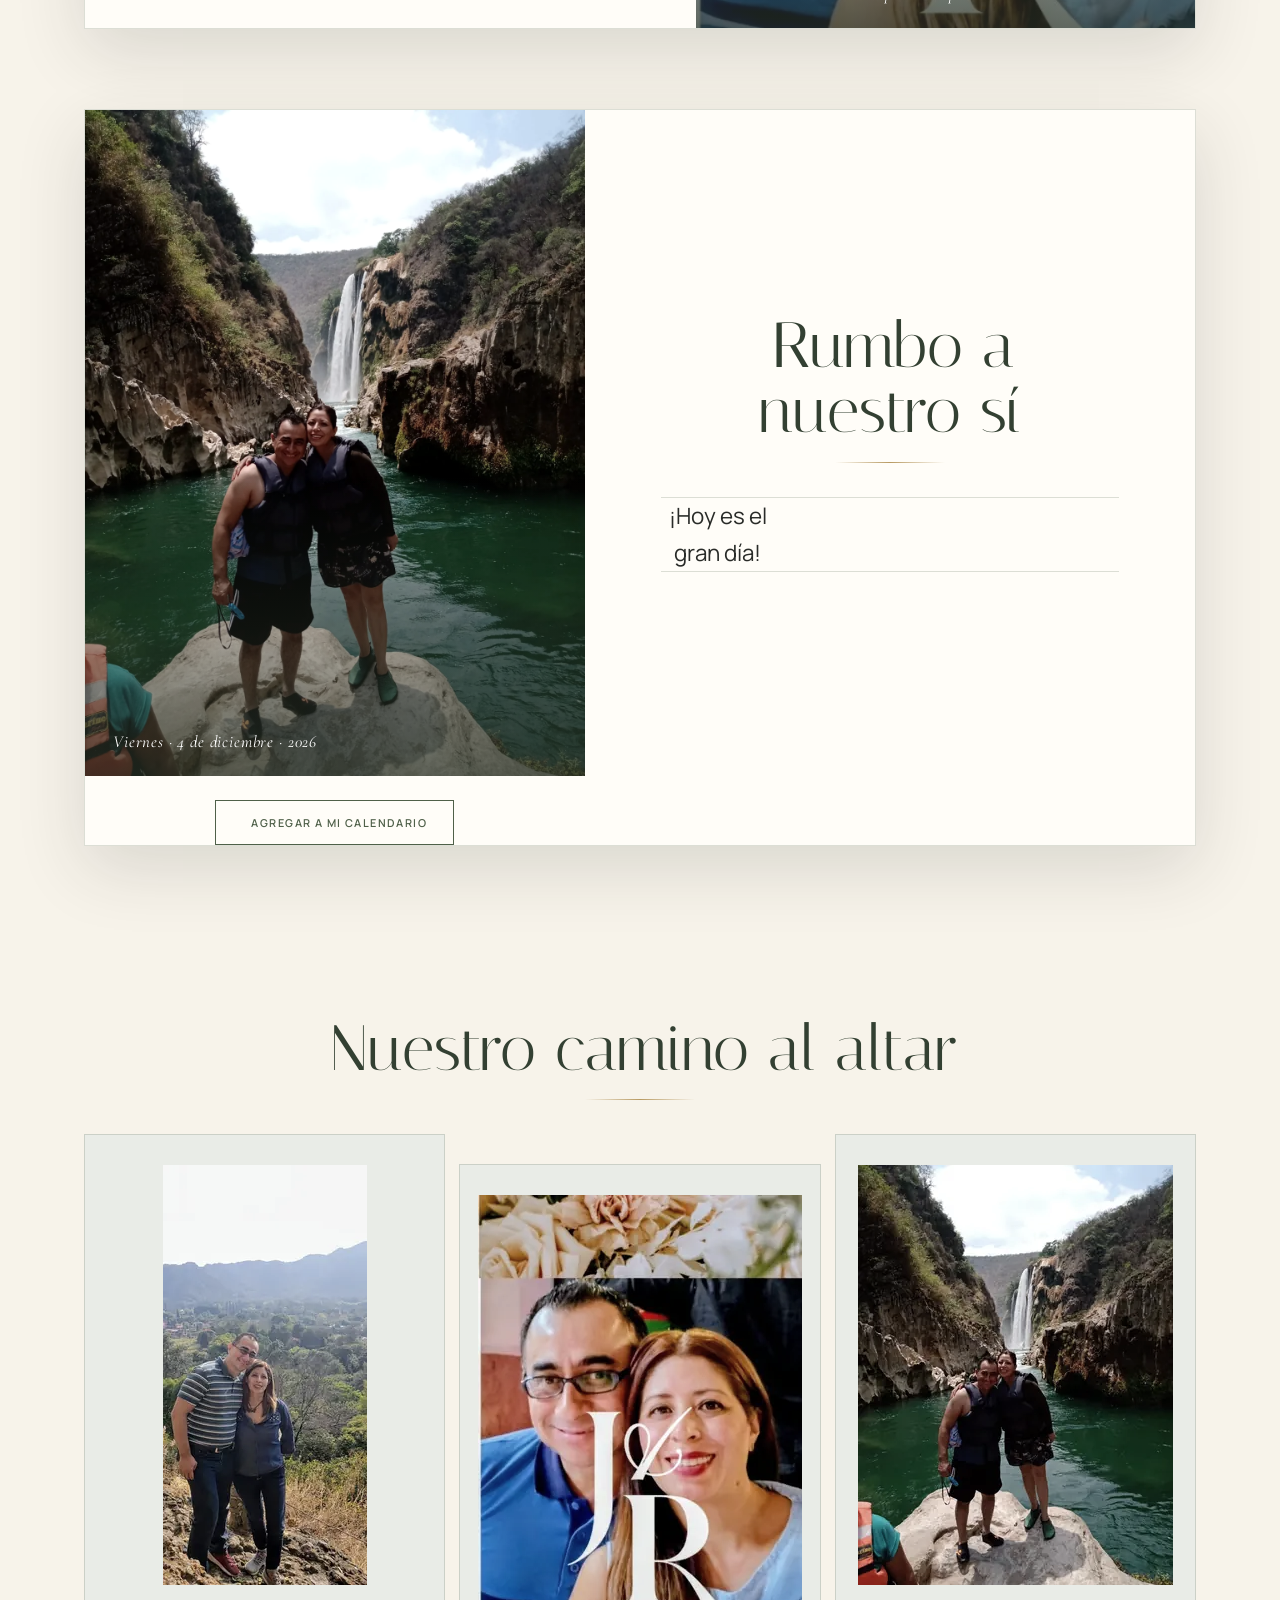
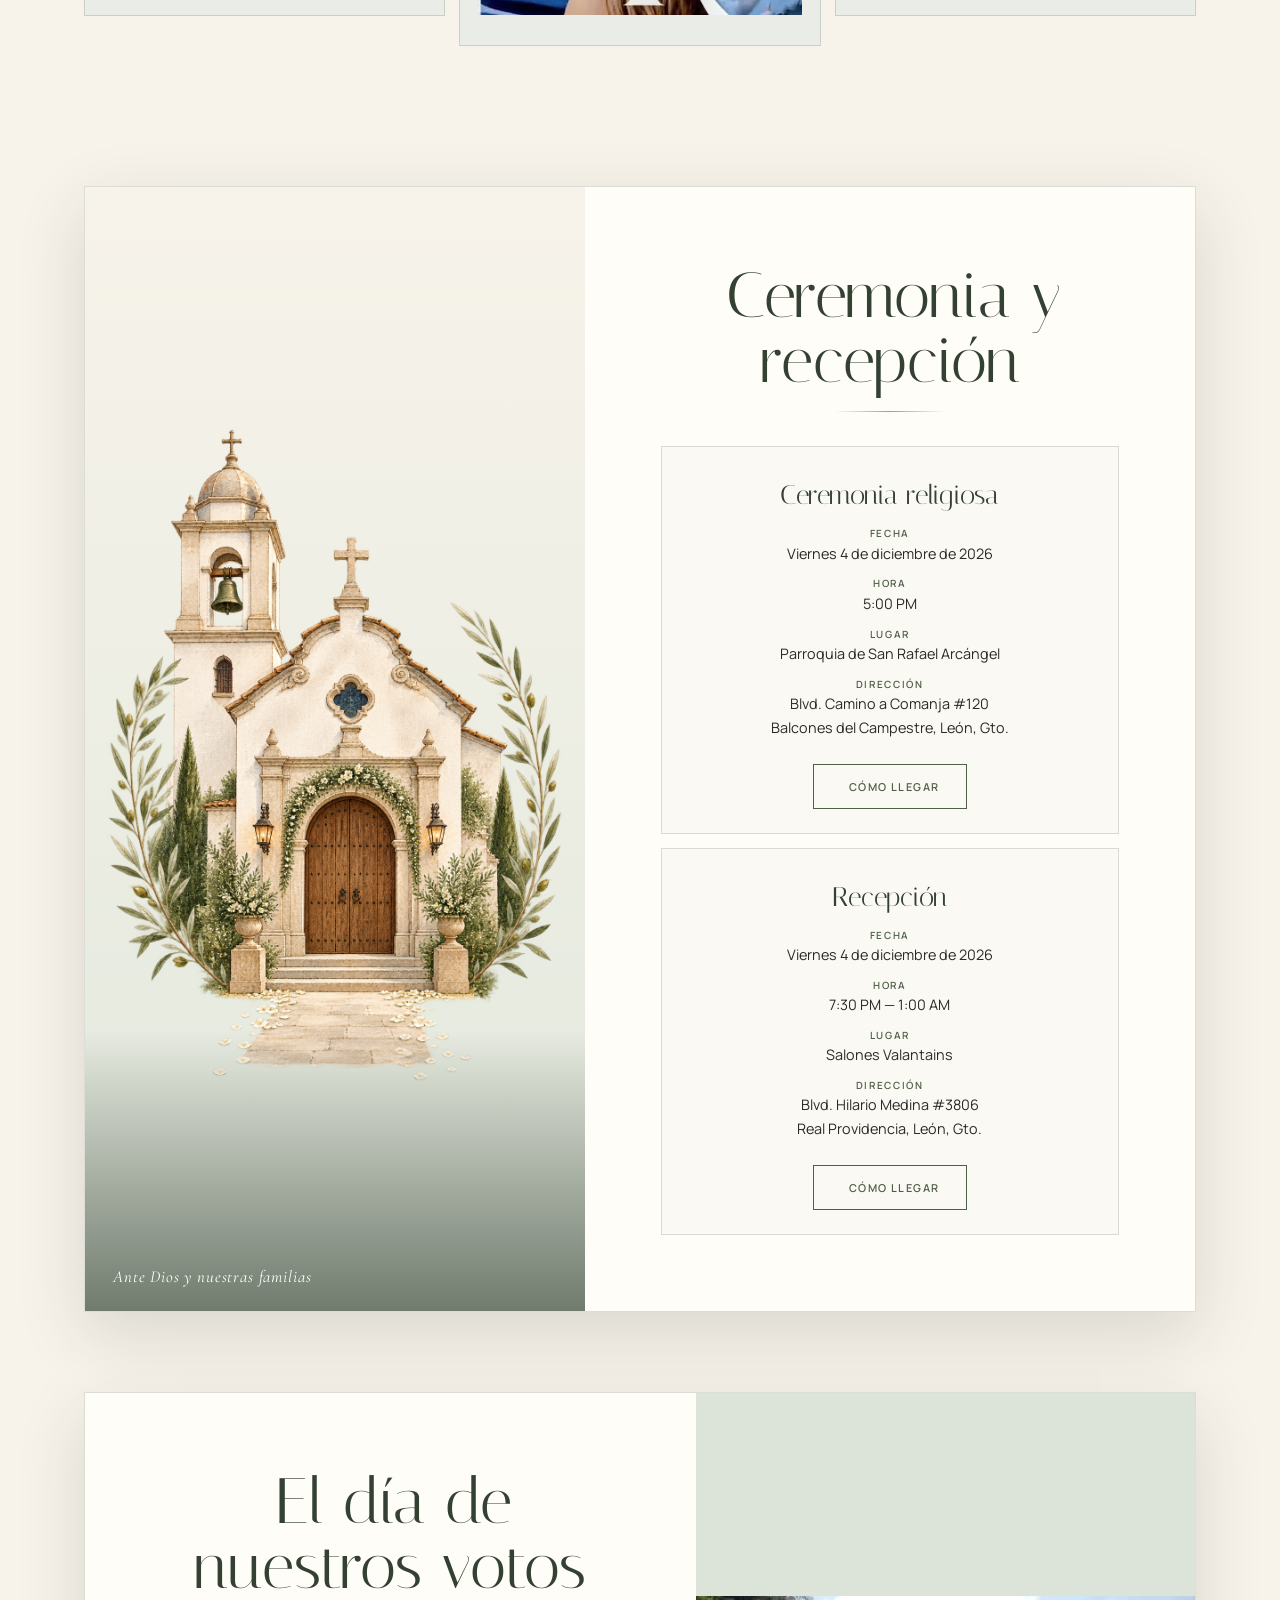
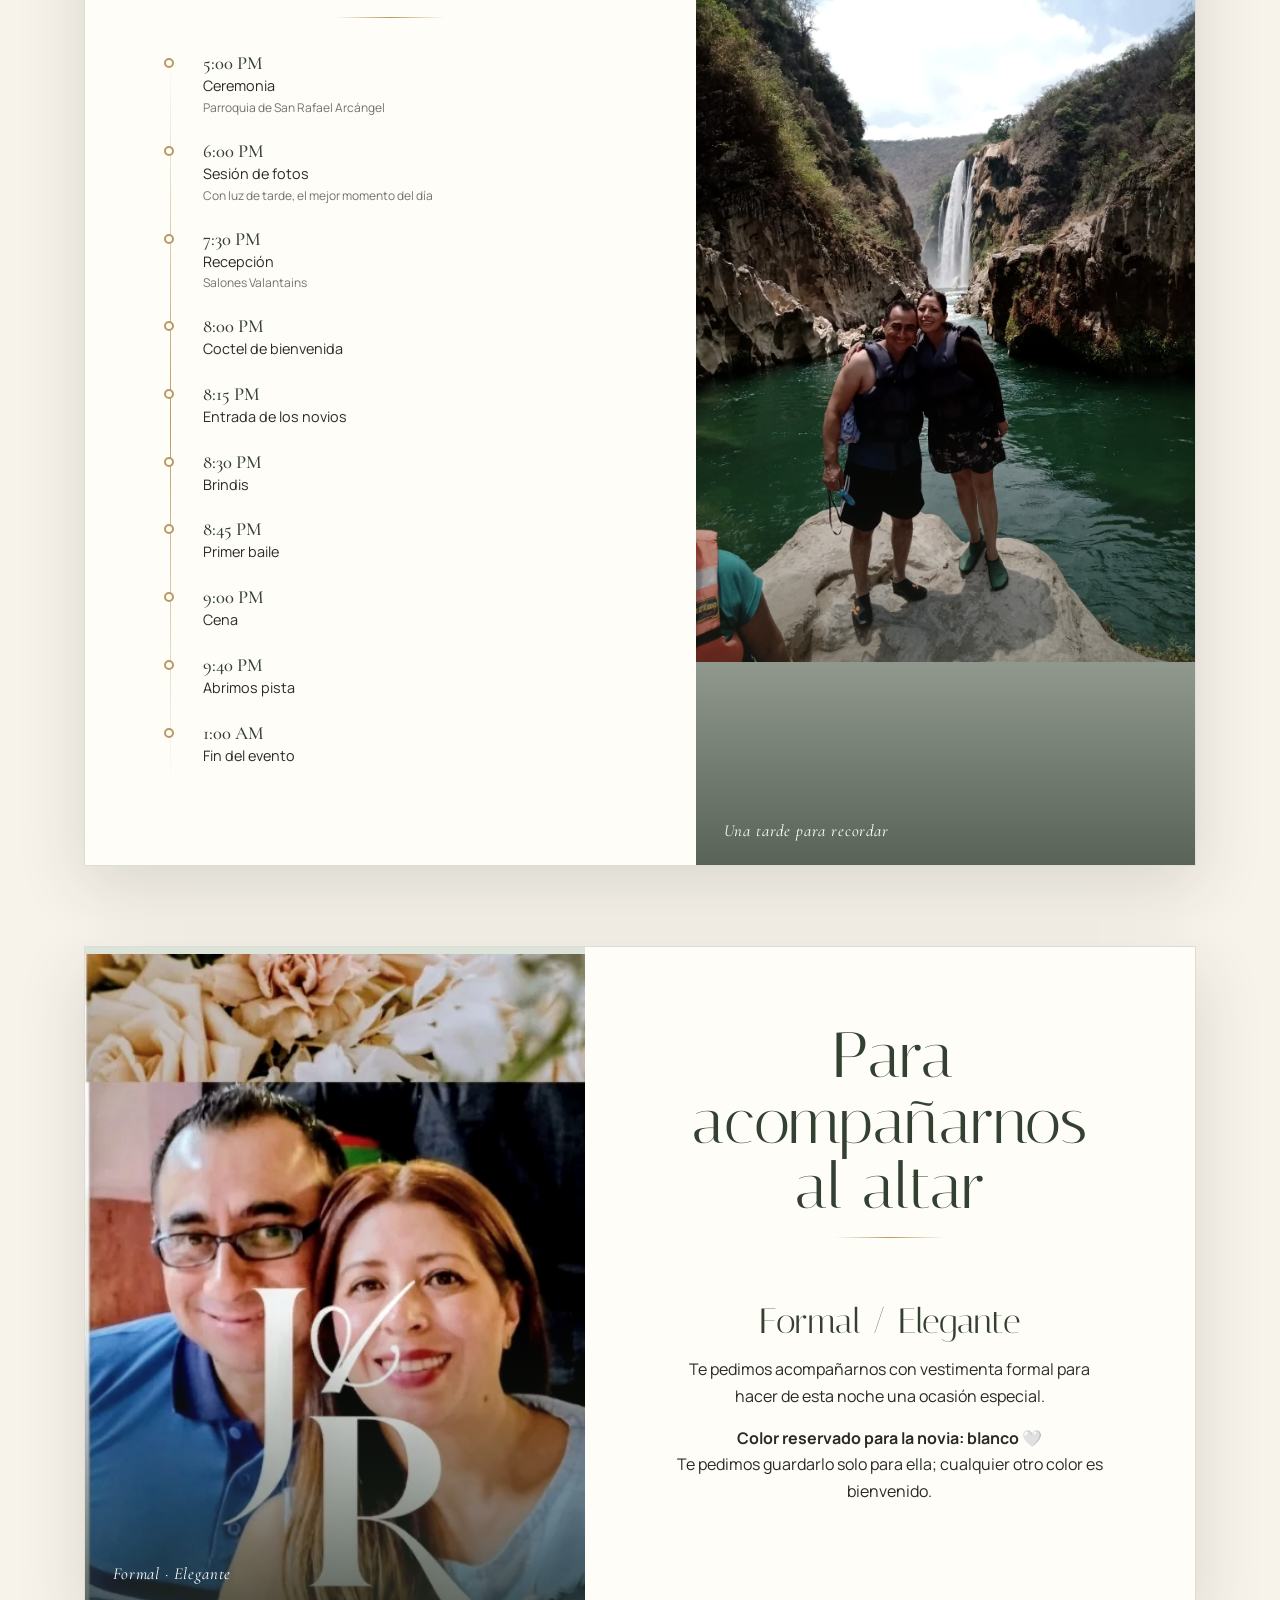
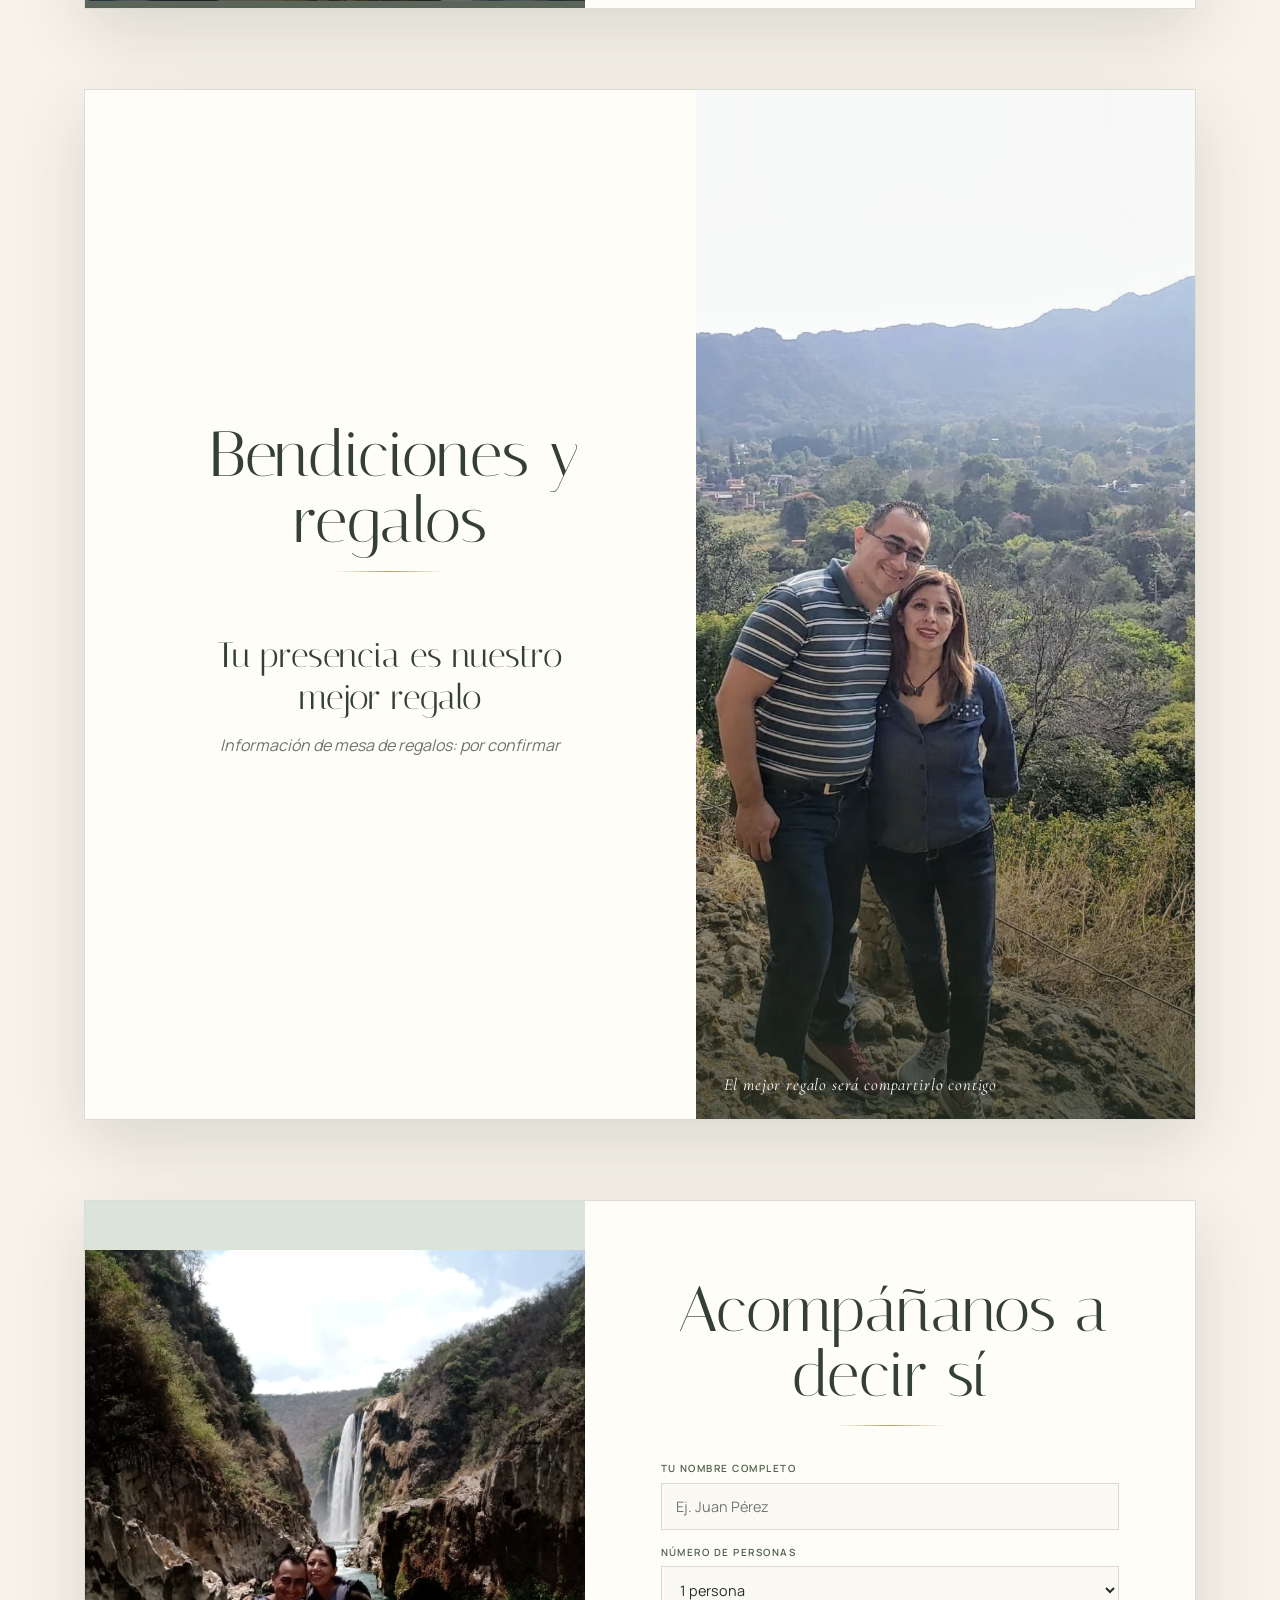
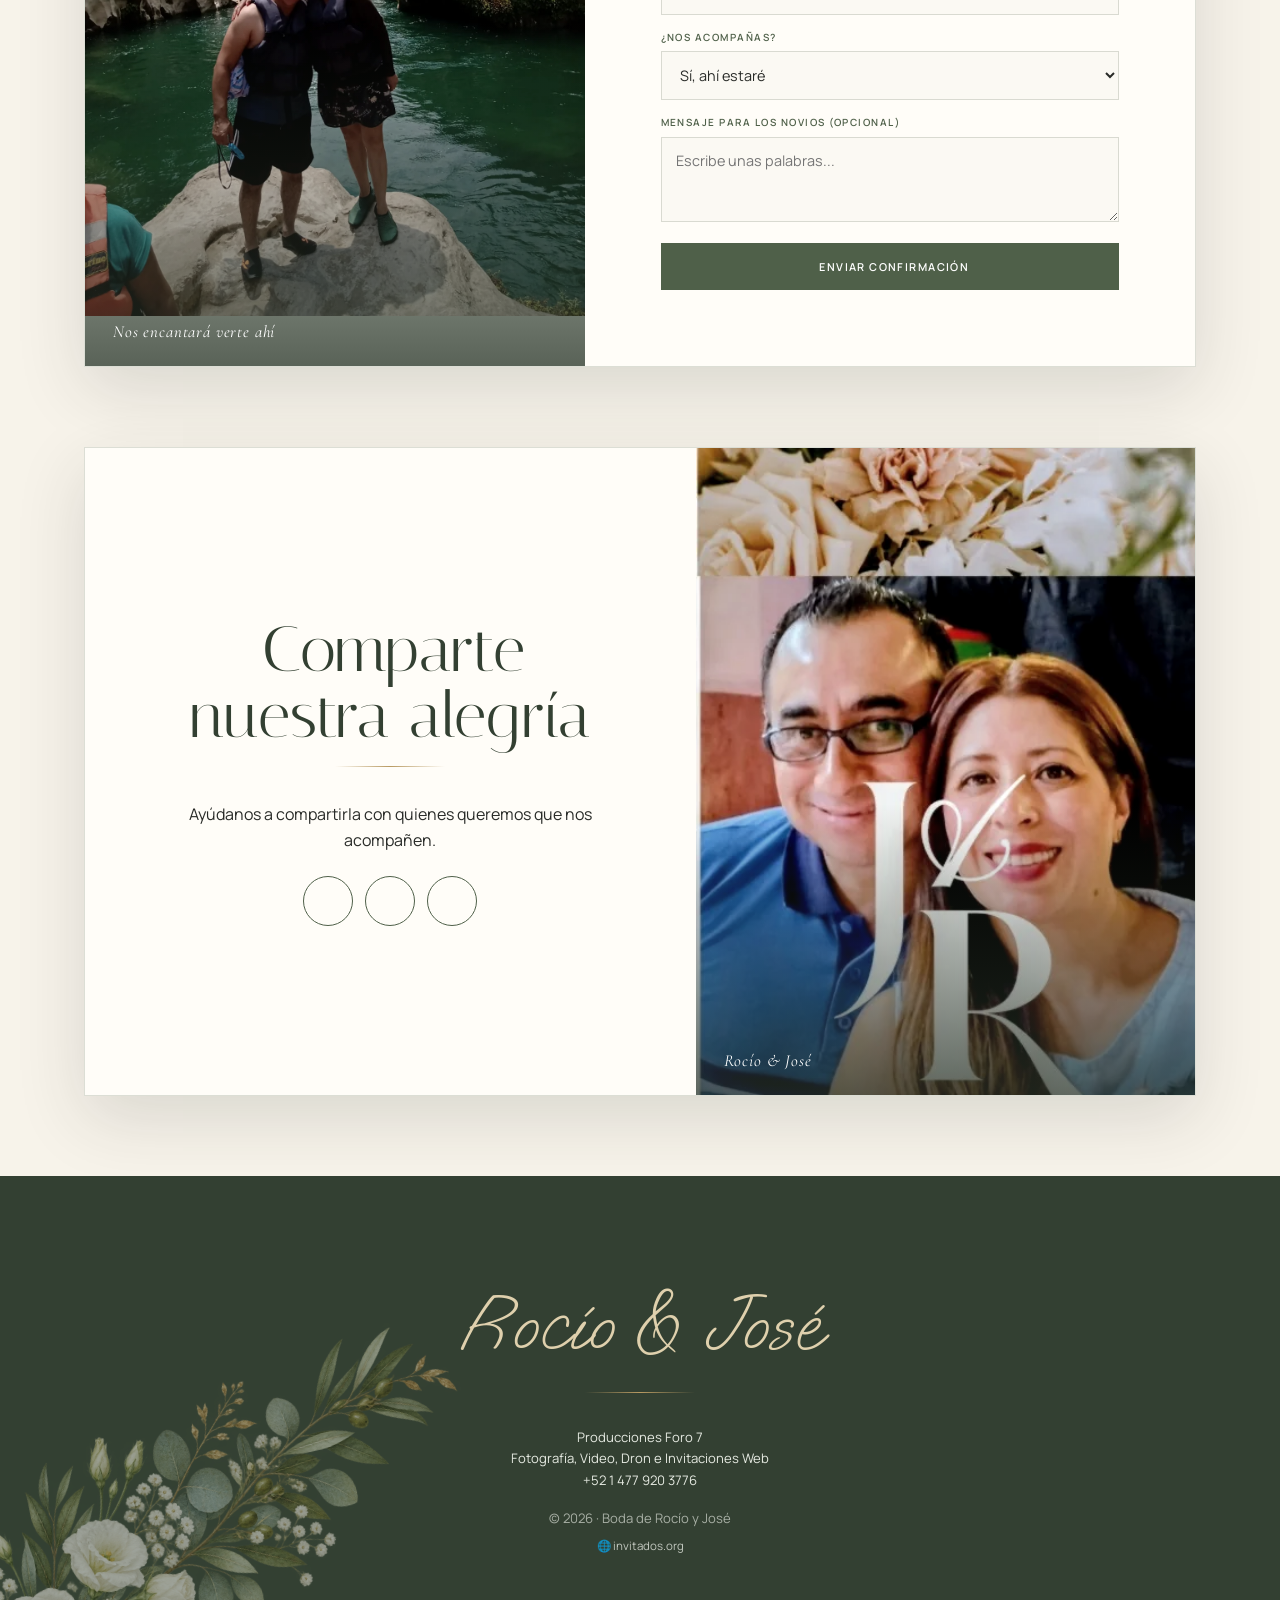
==== commit 4439b8b3: "Color reservado, anticipo recibido y 2 ampliaciones 40x50 - index.html: el color reservado de la nov" ====
--- a/index.html
+++ b/index.html
@@ -169,7 +169,7 @@
         <div class="panel">
             <p class="panel-lead">Formal / Elegante</p>
             <p style="margin-top:14px;">Te pedimos acompañarnos con vestimenta formal para hacer de esta noche una ocasión especial.</p>
-            <p class="tbd" data-campo="color-reservado">Color reservado de la novia: por confirmar</p>
+            <p style="margin-top:16px;" data-campo="color-reservado"><strong>Color reservado para la novia: blanco 🤍</strong><br>Te pedimos guardarlo solo para ella; cualquier otro color es bienvenido.</p>
         </div></div>
     </section>
 
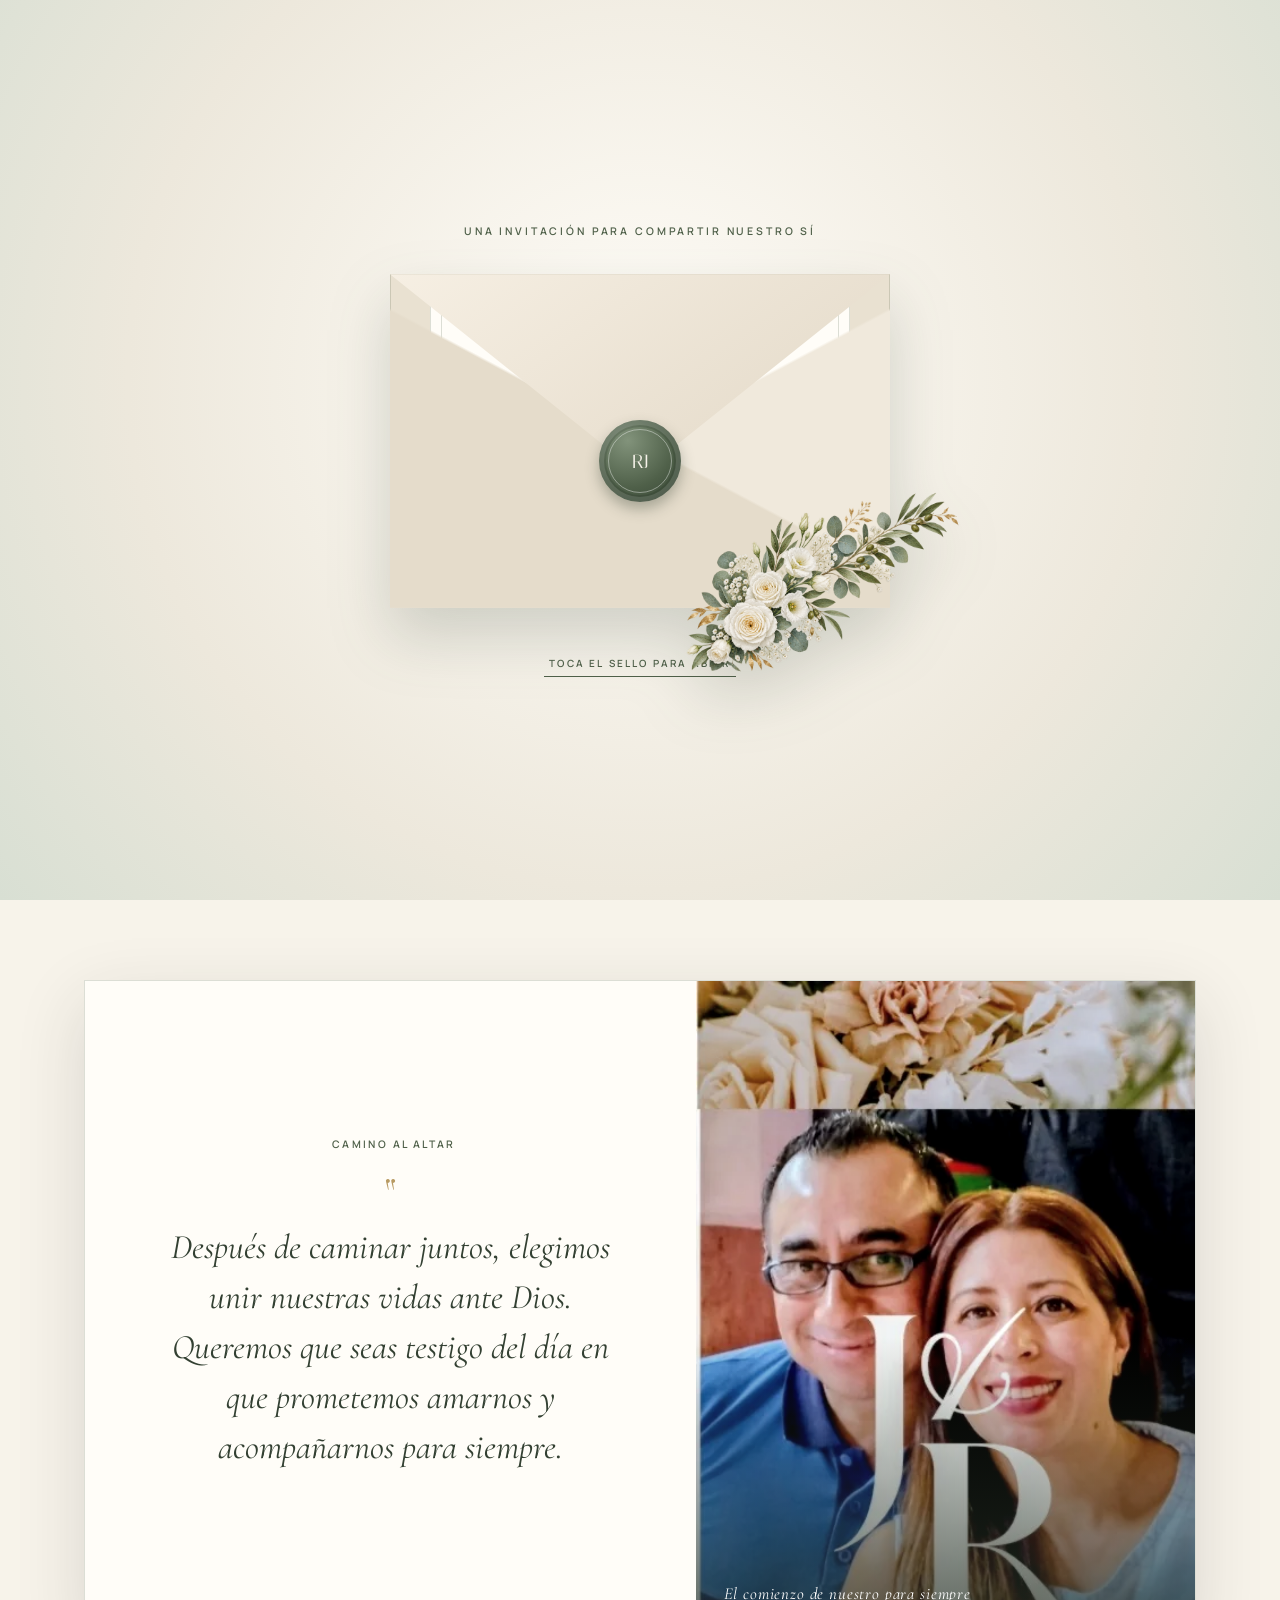
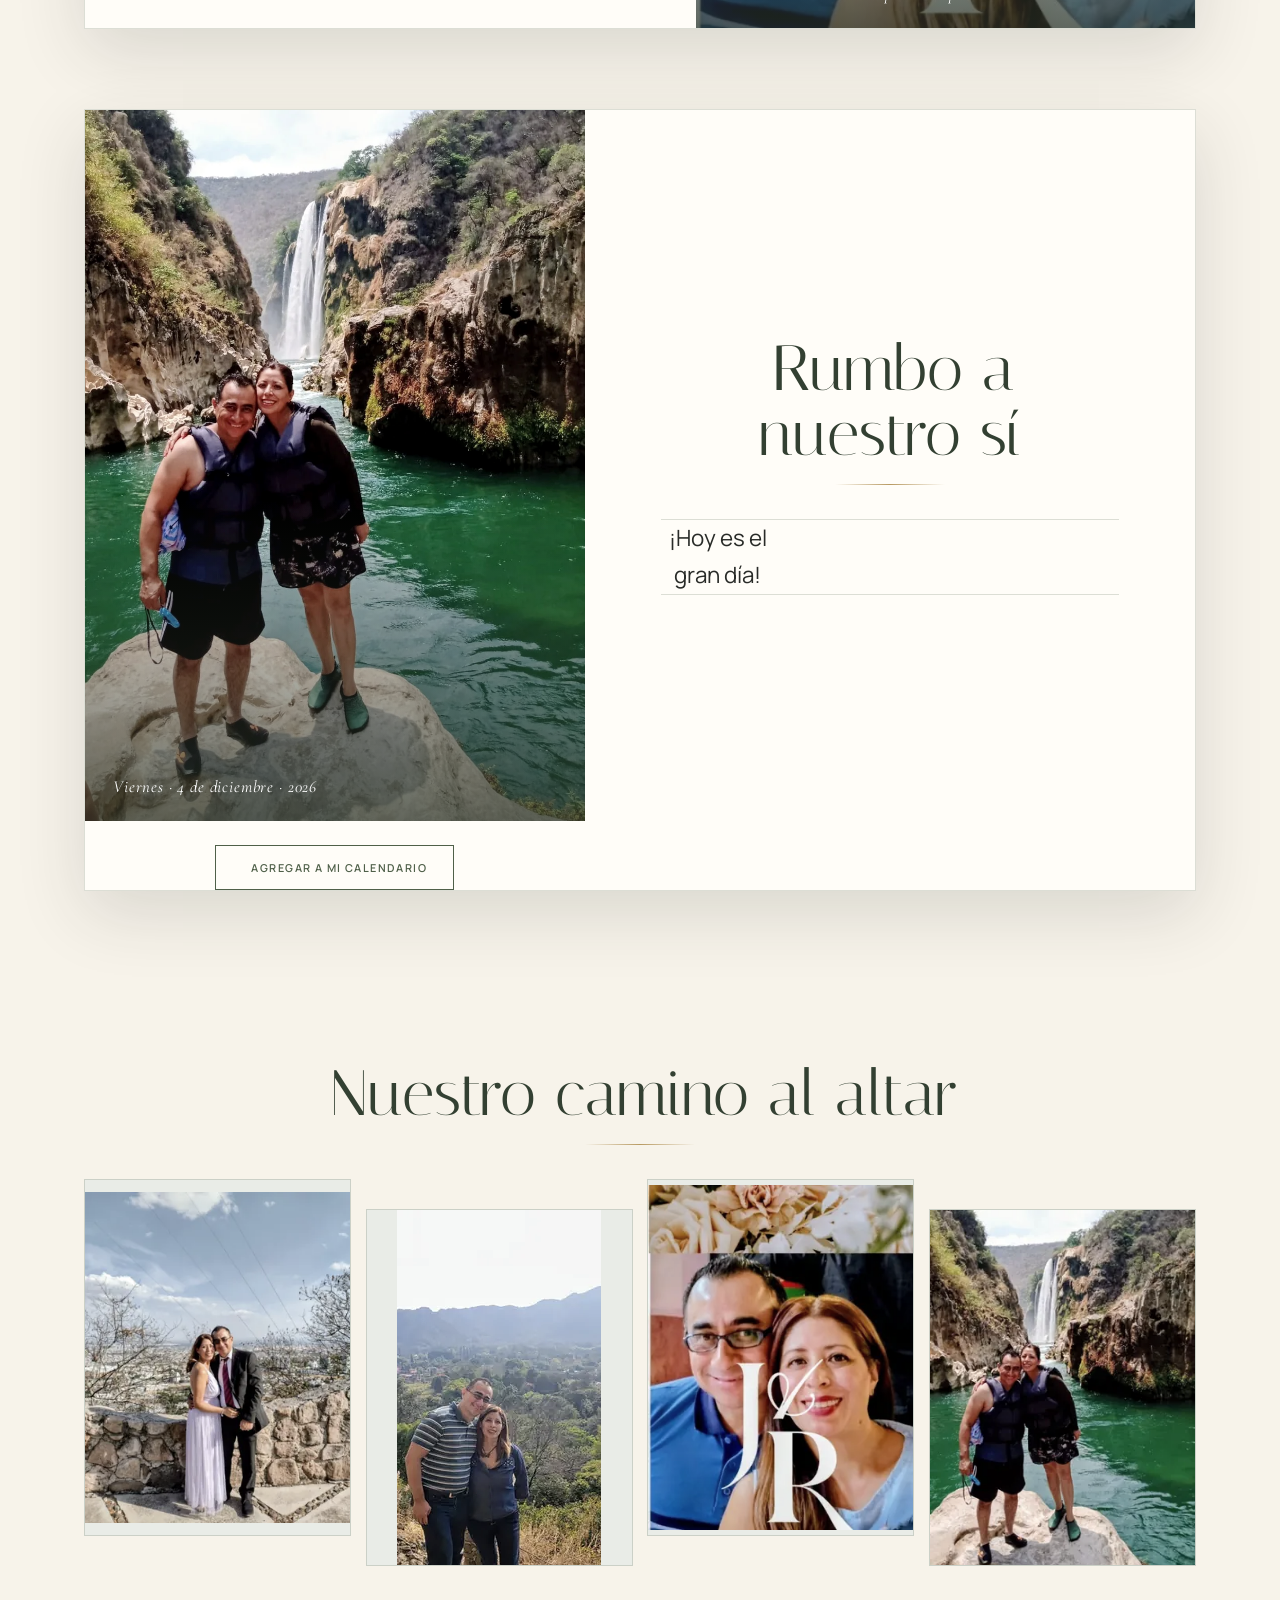
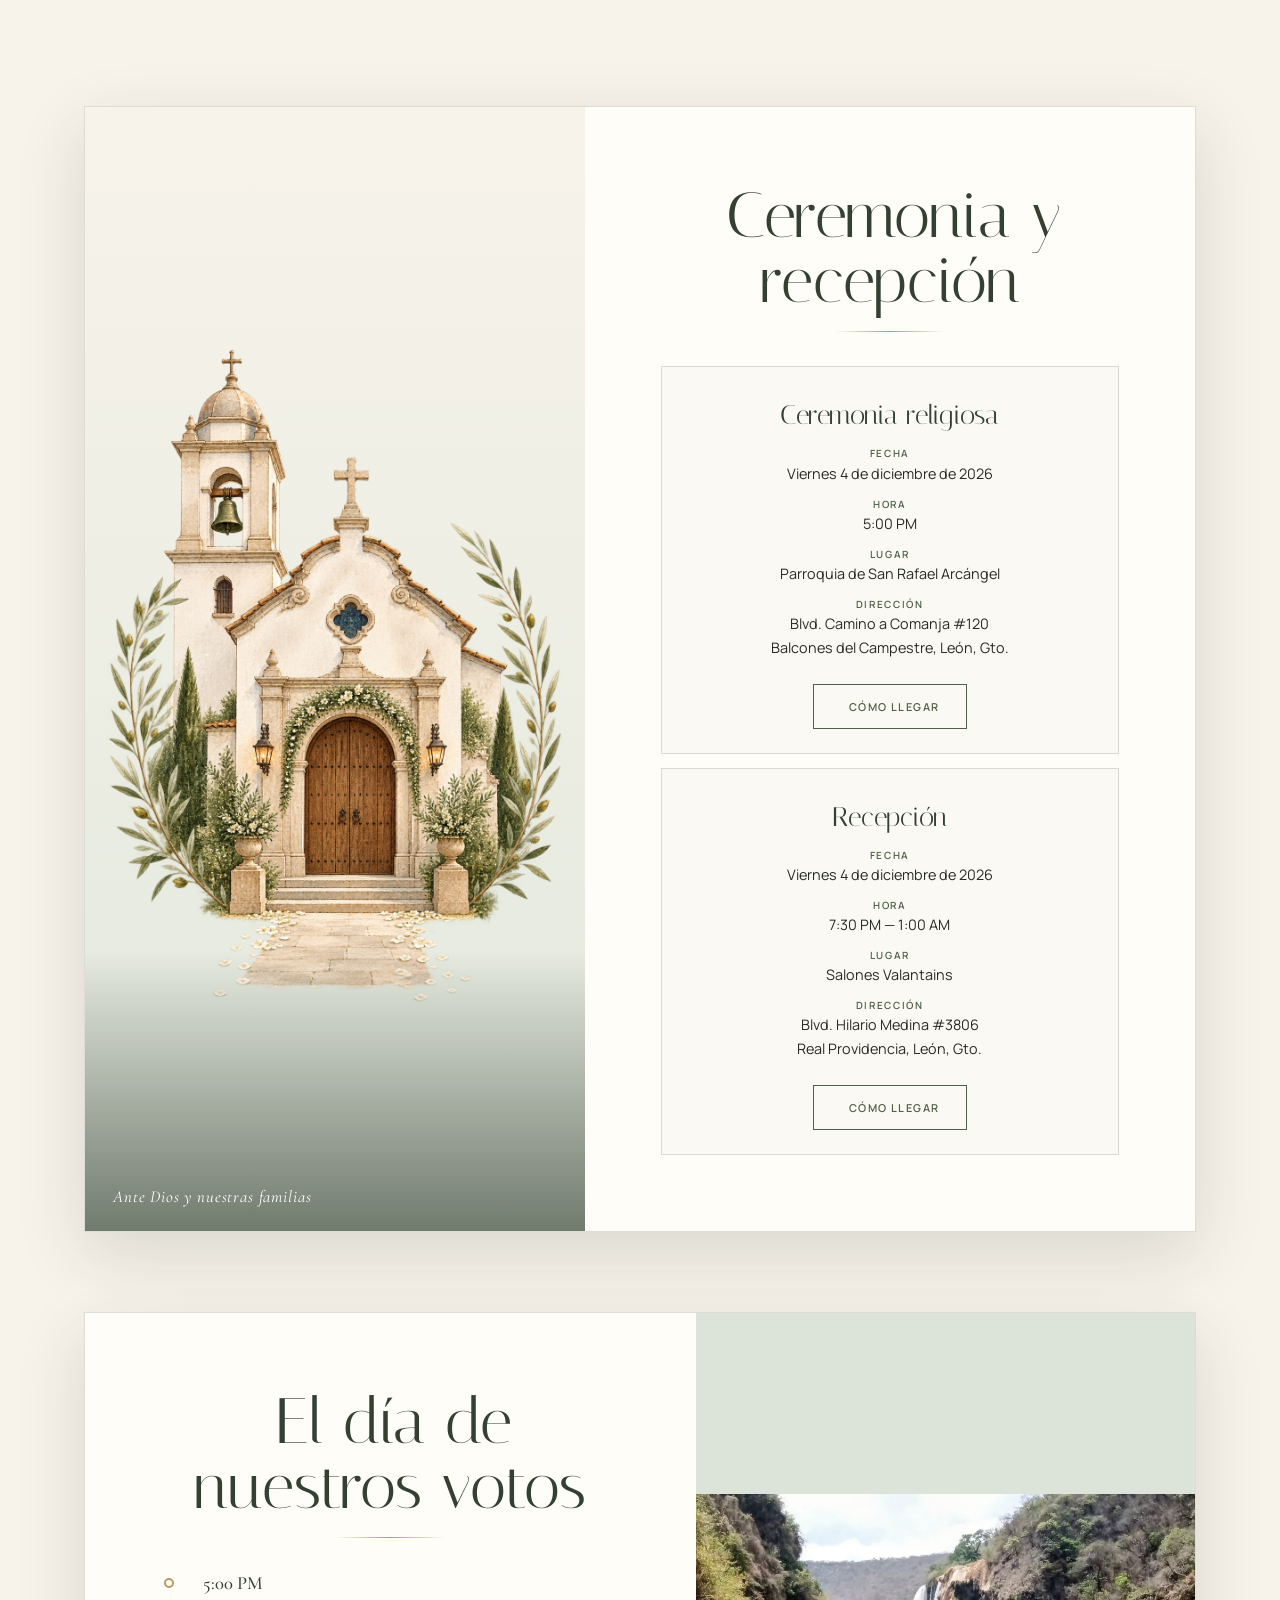
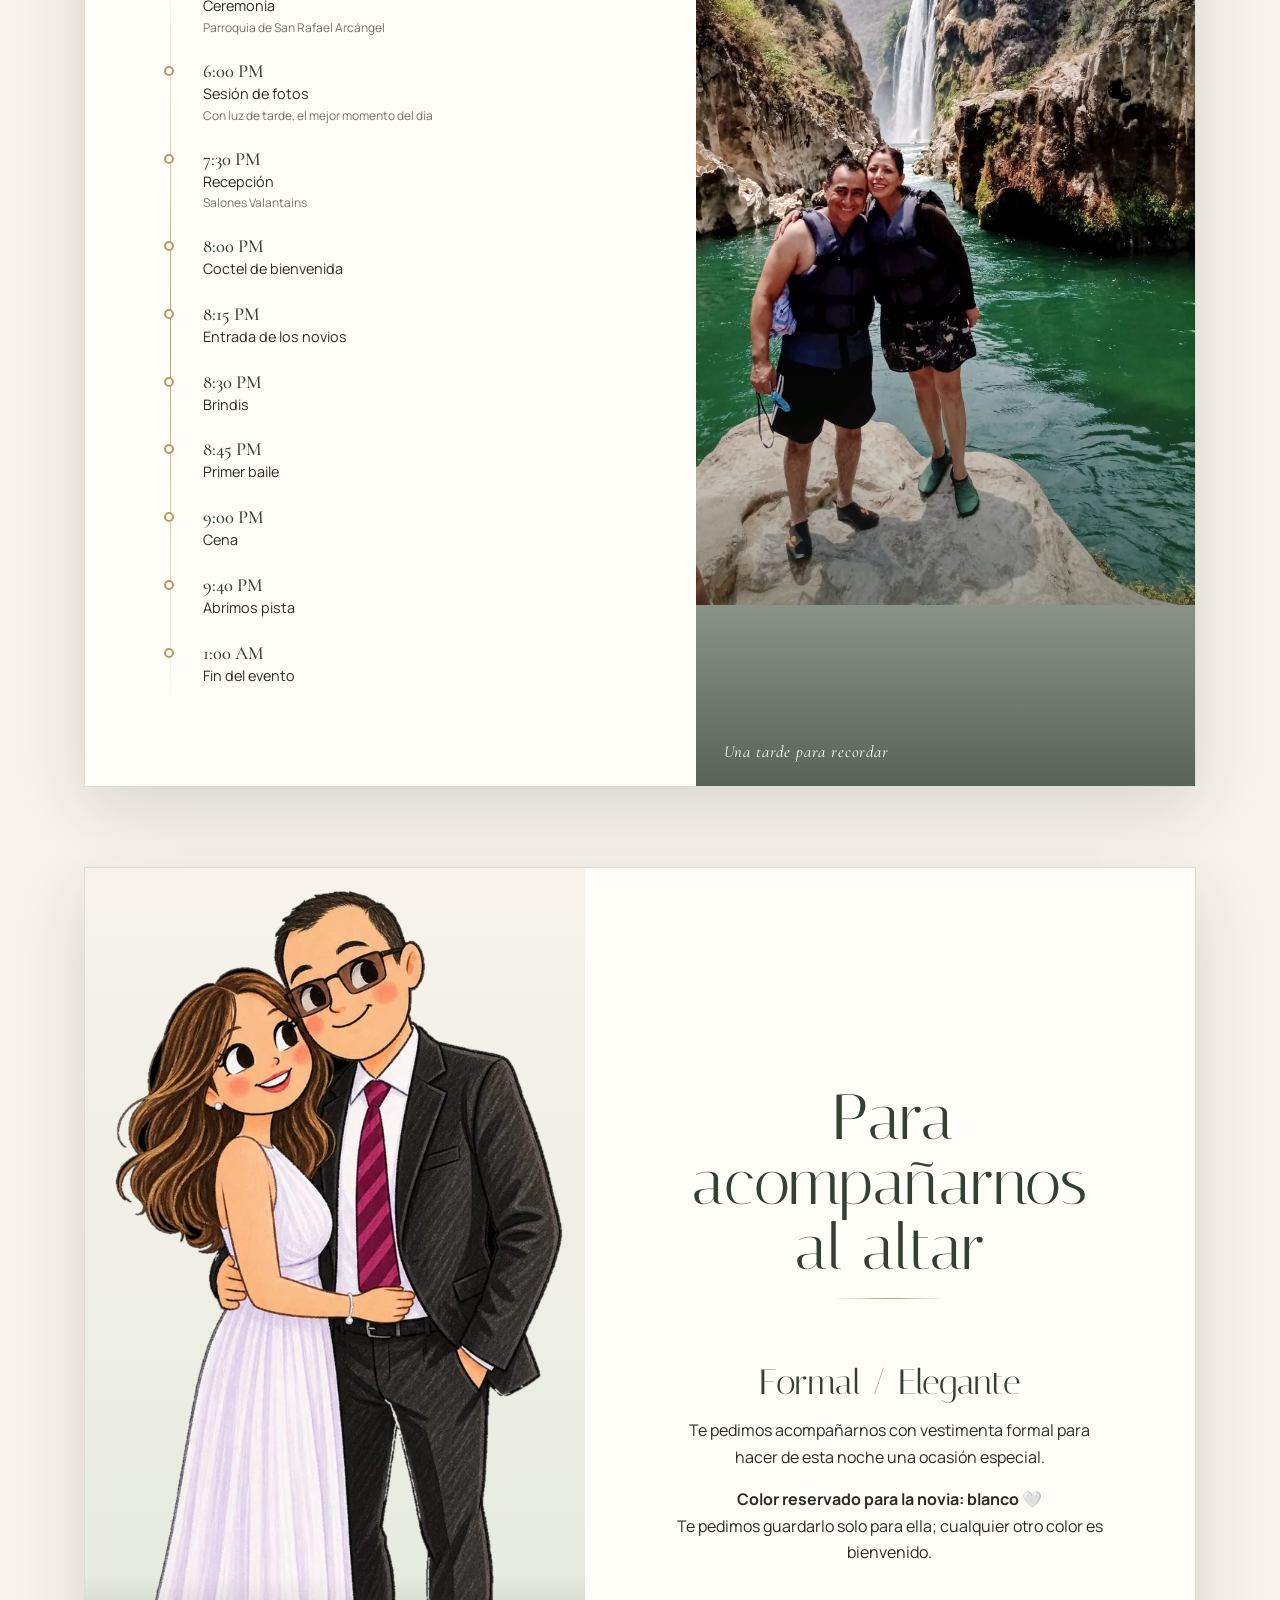
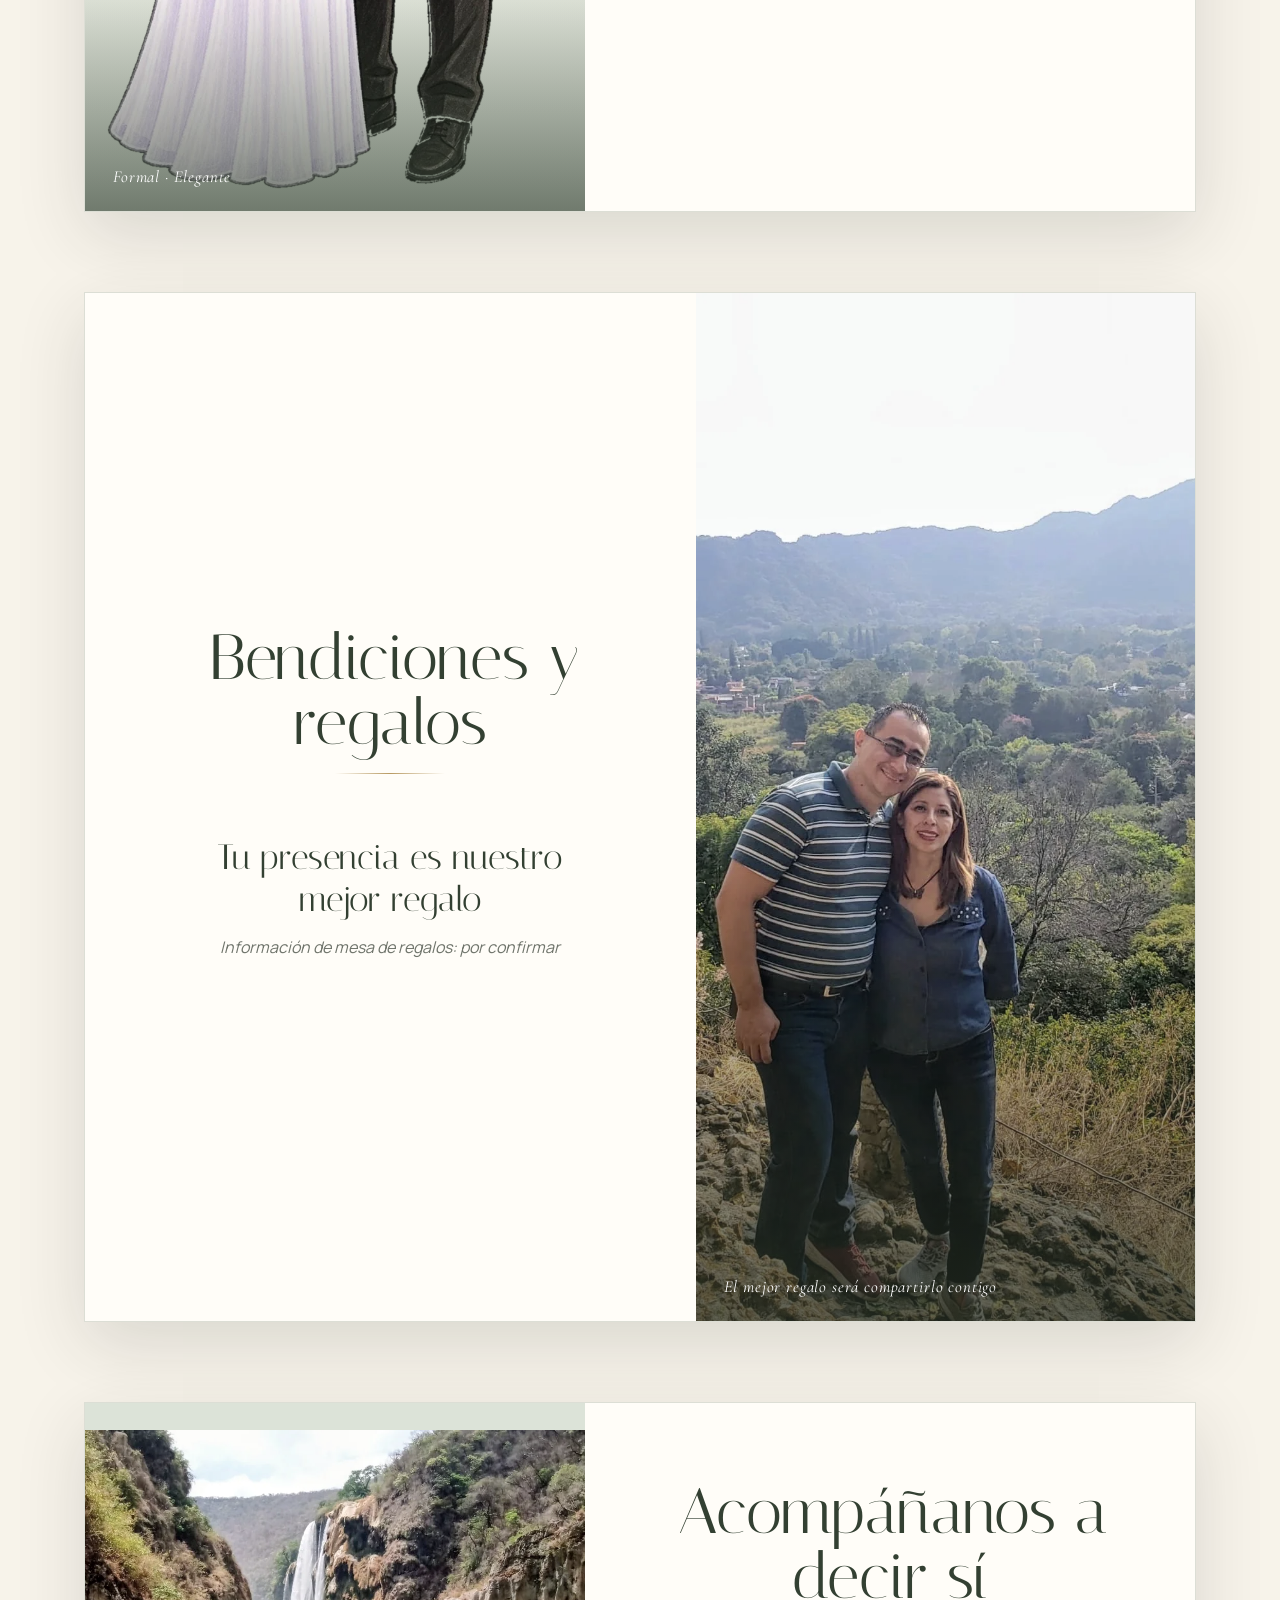
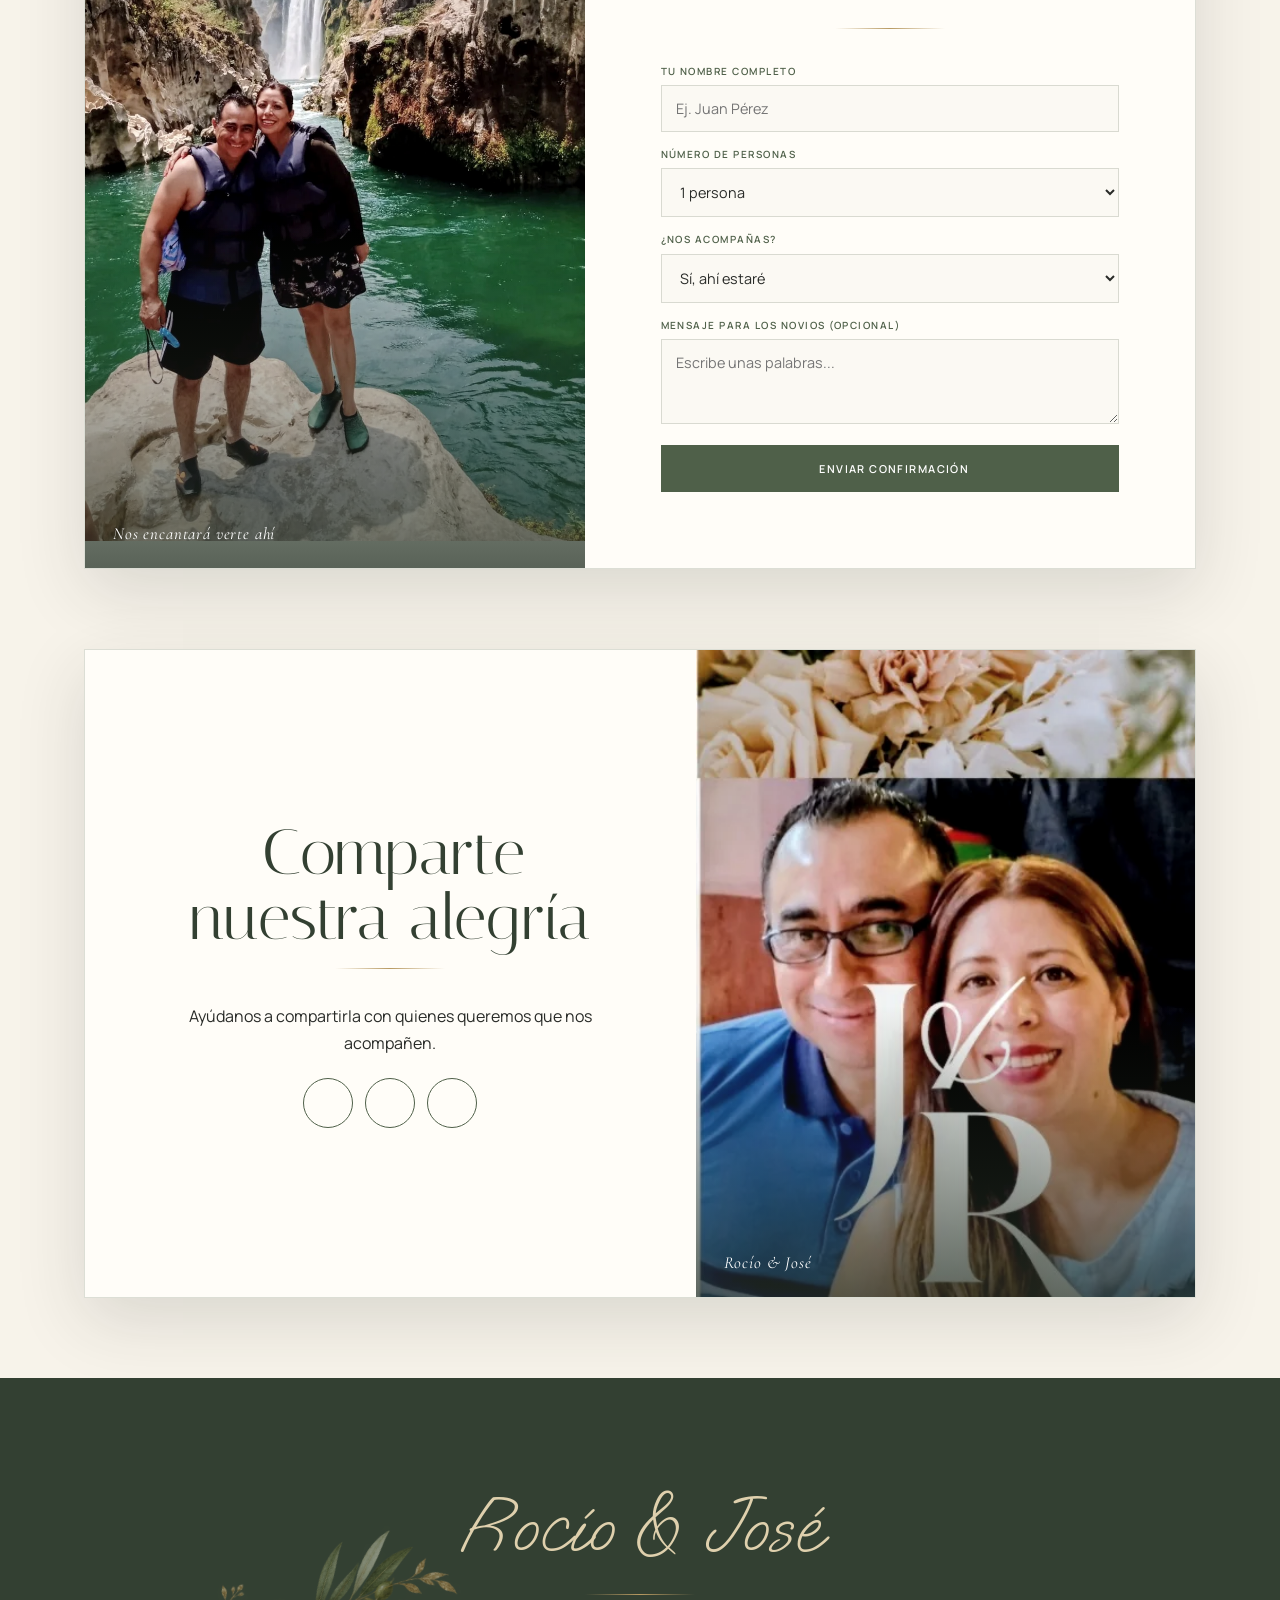
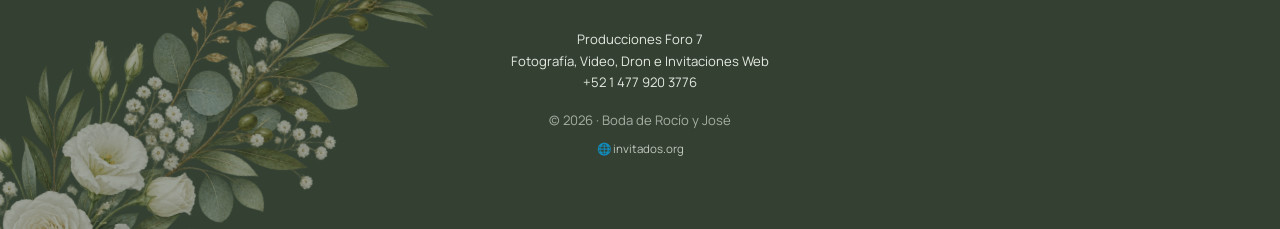
==== commit 7ec8a37d: "Cambios de imagenes pedidos por el cliente - Foto del mirador (piedras) en la portada, og:image y pr" ====
--- a/index.html
+++ b/index.html
@@ -14,21 +14,21 @@
     <meta property="og:title" content="Boda de Rocío &amp; José · 4 de diciembre de 2026">
     <meta property="og:description" content="Nos casamos y queremos celebrarlo contigo. Consulta los detalles y confirma tu asistencia.">
     <meta property="og:url" content="https://rocio-jose.invitados.org/">
-    <meta property="og:image" content="https://rocio-jose.invitados.org/imagenes/pareja-1.webp">
+    <meta property="og:image" content="https://rocio-jose.invitados.org/imagenes/portada.webp">
     <meta name="twitter:card" content="summary_large_image">
     <meta name="twitter:title" content="Boda de Rocío &amp; José">
     <meta name="twitter:description" content="4 de diciembre de 2026. Confirma tu asistencia.">
-    <meta name="twitter:image" content="https://rocio-jose.invitados.org/imagenes/pareja-1.webp">
+    <meta name="twitter:image" content="https://rocio-jose.invitados.org/imagenes/portada.webp">
 
     <link rel="icon" type="image/svg+xml" href="favicon.svg?v=1">
     <link rel="preconnect" href="https://fonts.googleapis.com">
     <link rel="preconnect" href="https://fonts.gstatic.com" crossorigin>
-    <link rel="preload" as="image" href="imagenes/pareja-1.webp">
+    <link rel="preload" as="image" href="imagenes/portada.webp">
     <link href="https://fonts.googleapis.com/css2?family=Italiana&family=Manrope:wght@400;500;600&family=Oooh+Baby&family=Cormorant+Garamond:ital,wght@0,400;0,500;1,400&display=swap" rel="stylesheet">
     <link rel="stylesheet" href="https://cdnjs.cloudflare.com/ajax/libs/font-awesome/6.4.0/css/fontawesome.min.css">
     <link rel="stylesheet" href="https://cdnjs.cloudflare.com/ajax/libs/font-awesome/6.4.0/css/solid.min.css">
     <link rel="stylesheet" href="https://cdnjs.cloudflare.com/ajax/libs/font-awesome/6.4.0/css/brands.min.css">
-    <link rel="stylesheet" href="css/boda-v3.css">
+    <link rel="stylesheet" href="css/boda-v4.css">
 </head>
 <body>
 
@@ -48,7 +48,7 @@
 
 <!-- ══ Portada ══ -->
 <header class="hero">
-    <img class="hero-photo" src="imagenes/pareja-1.webp" alt="Rocío y José" width="777" height="1600" fetchpriority="high">
+    <img class="hero-photo" src="imagenes/portada.webp" alt="Rocío y José" width="720" height="897" fetchpriority="high">
     <img class="hero-floral" src="imagenes/boda/flores-blancas-olivo.png?v=1" alt="" aria-hidden="true">
     <div class="hero-inner">
         <p class="hero-kicker">Con la bendición de Dios</p>
@@ -82,7 +82,7 @@
 
     <!-- ══ Cuenta regresiva ══ -->
     <section id="cuenta" class="photo-article">
-        <figure class="section-photo"><img src="imagenes/pareja-3.webp" alt="Rocío y José en la cascada de Tamul" loading="lazy"><figcaption>Viernes · 4 de diciembre · 2026</figcaption></figure>
+        <figure class="section-photo"><img src="imagenes/tamul.webp" alt="Rocío y José en la cascada de Tamul" loading="lazy"><figcaption>Viernes · 4 de diciembre · 2026</figcaption></figure>
         <div class="article-copy">
         <h2 class="section-title"><i class="fas fa-hourglass-half"></i> Rumbo a nuestro sí</h2>
         <div class="section-rule"></div>
@@ -102,9 +102,10 @@
         <h2 class="section-title"><i class="fas fa-camera-retro"></i> Nuestro camino al altar</h2>
         <div class="section-rule"></div>
         <div class="gallery" id="gallery">
+            <figure tabindex="0" data-full="imagenes/portada.webp"><img src="imagenes/thumb/portada.webp" alt="Rocío y José en el mirador de León" loading="lazy" decoding="async" width="337" height="420"></figure>
             <figure tabindex="0" data-full="imagenes/pareja-1.webp"><img src="imagenes/thumb/pareja-1.webp" alt="Rocío y José en Tepoztlán" loading="lazy" decoding="async" width="204" height="420"></figure>
             <figure tabindex="0" data-full="imagenes/pareja-2.webp"><img src="imagenes/thumb/pareja-2.webp" alt="Rocío y José, monograma J&amp;R" loading="lazy" decoding="async" width="324" height="420"></figure>
-            <figure tabindex="0" data-full="imagenes/pareja-3.webp"><img src="imagenes/thumb/pareja-3.webp" alt="Rocío y José en la cascada de Tamul" loading="lazy" decoding="async" width="315" height="420"></figure>
+            <figure tabindex="0" data-full="imagenes/tamul.webp"><img src="imagenes/thumb/tamul.webp" alt="Rocío y José en la cascada de Tamul" loading="lazy" decoding="async" width="295" height="420"></figure>
         </div>
     </section>
 
@@ -142,7 +143,7 @@
 
     <!-- ══ Itinerario ══ -->
     <section id="itinerario" class="photo-article">
-        <figure class="section-photo"><img src="imagenes/pareja-3.webp" alt="Rocío y José disfrutando juntos" loading="lazy"><figcaption>Una tarde para recordar</figcaption></figure>
+        <figure class="section-photo"><img src="imagenes/tamul.webp" alt="Rocío y José disfrutando juntos" loading="lazy"><figcaption>Una tarde para recordar</figcaption></figure>
         <div class="article-copy">
         <h2 class="section-title"><i class="fas fa-clock"></i> El día de nuestros votos</h2>
         <div class="section-rule"></div>
@@ -162,7 +163,7 @@
 
     <!-- ══ Vestimenta ══ -->
     <section id="vestimenta" class="photo-article">
-        <figure class="section-photo"><img src="imagenes/pareja-2.webp" alt="Rocío y José, retrato de la pareja" loading="lazy"><figcaption>Formal · Elegante</figcaption></figure>
+        <figure class="section-photo ilustracion"><img src="imagenes/dibujo.webp" alt="Ilustración de Rocío y José vestidos de gala" loading="lazy" width="608" height="1200"><figcaption>Formal · Elegante</figcaption></figure>
         <div class="article-copy">
         <h2 class="section-title"><i class="fas fa-user-tie"></i> Para acompañarnos al altar</h2>
         <div class="section-rule"></div>
@@ -187,7 +188,7 @@
 
     <!-- ══ RSVP ══ -->
     <section id="rsvp" class="photo-article">
-        <figure class="section-photo"><img src="imagenes/pareja-3.webp" alt="Rocío y José esperando a sus invitados" loading="lazy"><figcaption>Nos encantará verte ahí</figcaption></figure>
+        <figure class="section-photo"><img src="imagenes/tamul.webp" alt="Rocío y José esperando a sus invitados" loading="lazy"><figcaption>Nos encantará verte ahí</figcaption></figure>
         <div class="article-copy">
         <h2 class="section-title"><i class="fas fa-envelope-open-text"></i> Acompáñanos a decir sí</h2>
         <div class="section-rule"></div>
--- a/css/boda-v4.css
+++ b/css/boda-v4.css
@@ -0,0 +1,27 @@
+:root{--ivory:#f7f3ea;--paper:#fffdf8;--sage:#89977e;--olive:#4f6049;--olive-dark:#334032;--gold:#b89a62;--champagne:#dfd0ad;--charcoal:#292b28;--muted:#6f746b;--line:rgba(79,96,73,.2);--shadow:0 22px 65px rgba(41,43,40,.14)}
+*,*::before,*::after{box-sizing:border-box;margin:0;padding:0}html{scroll-behavior:smooth}body{background:var(--ivory);color:var(--charcoal);font-family:Manrope,sans-serif;line-height:1.65;overflow-x:hidden}body::before{content:"";position:fixed;inset:0;z-index:0;pointer-events:none;opacity:.1;background-image:url("data:image/svg+xml,%3Csvg viewBox='0 0 180 180' xmlns='http://www.w3.org/2000/svg'%3E%3Cfilter id='n'%3E%3CfeTurbulence type='fractalNoise' baseFrequency='.82' numOctaves='3' stitchTiles='stitch'/%3E%3C/filter%3E%3Crect width='100%25' height='100%25' filter='url(%23n)' opacity='.24'/%3E%3C/svg%3E")}.container{max-width:1160px;margin:auto;padding:0 24px;position:relative;z-index:1}section{position:relative;z-index:1;padding:64px 0}.section-title{font:400 clamp(2.1rem,5vw,4.2rem)/1.02 Italiana,serif;text-align:center;color:var(--olive-dark);margin-bottom:10px}.section-title i{font-size:.38em;color:var(--gold);vertical-align:middle;margin-right:.3em}.section-rule{width:110px;height:1px;margin:18px auto 34px;background:linear-gradient(90deg,transparent,var(--gold),transparent)}
+/* Sobre */
+#intro-overlay{position:fixed;inset:0;z-index:9999;display:flex;flex-direction:column;align-items:center;justify-content:center;overflow:hidden;cursor:pointer;background:radial-gradient(circle at 50% 42%,#fffdf8,#ede8dc 62%,#d8dfd3);perspective:1200px}#intro-overlay.fade-out{animation:introOut 1.05s ease forwards}@keyframes introOut{to{opacity:0;pointer-events:none}}.intro-eyebrow{margin-bottom:34px;color:var(--olive);font-size:.66rem;font-weight:600;letter-spacing:.27em;text-transform:uppercase}.wedding-envelope{position:relative;width:min(78vw,500px);aspect-ratio:1.5;filter:drop-shadow(0 28px 30px rgba(51,64,50,.2));transform-style:preserve-3d}.wedding-envelope>span{position:absolute;display:block}.envelope-back{inset:0;background:#e9e1d1;border:1px solid var(--line)}.envelope-card{left:8%;right:8%;bottom:5%;height:88%;z-index:1;display:flex!important;flex-direction:column;align-items:center;justify-content:center;background:var(--paper);border:1px solid var(--line);transition:transform .95s cubic-bezier(.2,.8,.2,1) .35s}.envelope-card::after{content:"";position:absolute;inset:10px;border:1px solid var(--line)}.envelope-card small,.envelope-card em{font:600 .58rem Manrope,sans-serif;letter-spacing:.26em;text-transform:uppercase;color:var(--olive)}.envelope-card strong{font:400 clamp(2.4rem,8vw,4.4rem) Italiana,serif;color:var(--olive-dark);line-height:1.1;margin:.45rem}.envelope-card strong i{font:400 .75em "Oooh Baby",cursive;color:var(--gold)}.envelope-front{inset:0;z-index:3;background:linear-gradient(28deg,#e5dccb 49.5%,transparent 50%),linear-gradient(332deg,#f0e9dc 49.5%,transparent 50%);clip-path:polygon(0 0,50% 56%,100% 0,100% 100%,0 100%)}.envelope-flap{inset:0;z-index:4;background:linear-gradient(145deg,#f6efe3,#ddd2bf);clip-path:polygon(0 0,100% 0,50% 60%);transform-origin:top;transition:transform .75s cubic-bezier(.3,.7,.3,1)}.wedding-seal{z-index:6;width:82px;height:82px;left:calc(50% - 41px);top:calc(56% - 41px);display:grid!important;place-items:center;border-radius:50%;background:radial-gradient(circle at 35% 25%,#82937b,#4f6049 58%,#344333);box-shadow:0 7px 14px rgba(51,64,50,.35),inset 0 0 0 5px rgba(255,255,255,.12),inset 0 0 0 7px rgba(29,42,29,.18);transition:.4s}.wedding-seal::after{content:"";position:absolute;inset:9px;border:1px solid rgba(255,255,255,.4);border-radius:50%}.wedding-seal b{font:400 1.2rem Italiana,serif;color:#f7f3ea}.wedding-envelope>img{position:absolute;z-index:5;width:55%;right:-14%;bottom:-20%;pointer-events:none}.wedding-envelope:hover .wedding-seal{transform:scale(1.06) rotate(-4deg)}#intro-overlay.fade-out .wedding-seal{transform:scale(.2);opacity:0}#intro-overlay.fade-out .envelope-flap{transform:rotateX(180deg);z-index:0}#intro-overlay.fade-out .envelope-card{transform:translateY(-48%)}.intro-skip{margin-top:42px;border-bottom:1px solid var(--olive);padding:5px;color:var(--olive);font-size:.62rem;font-weight:600;letter-spacing:.22em;text-transform:uppercase}
+/* Portada */
+.hero{position:relative;min-height:100svh;display:flex;align-items:center;justify-content:center;text-align:center;overflow:hidden;padding:70px 20px}.hero-photo{position:absolute;inset:0;width:100%;height:100%;object-fit:contain;object-position:center;filter:saturate(.75) contrast(.96) brightness(.72)}
+/* Fondo desenfocado con la misma foto: rellena los lados sin recortar la real */
+.hero::before{content:"";position:absolute;inset:0;background:url(../imagenes/portada.webp) center/cover no-repeat;filter:blur(34px) saturate(.6) brightness(.5);transform:scale(1.15)}.hero::after{content:"";position:absolute;inset:0;background:linear-gradient(180deg,rgba(32,39,31,.42),rgba(32,39,31,.08) 42%,rgba(27,35,27,.8))}.hero-floral{position:absolute;z-index:2;width:min(62vw,700px);right:-14%;top:-19%;transform:rotate(12deg);pointer-events:none}.hero-inner{position:relative;z-index:3;color:#fff}.hero-kicker{font-size:.66rem;font-weight:600;letter-spacing:.36em;text-transform:uppercase;color:#f0e5ca;margin-bottom:18px}.hero-names{font:400 clamp(4rem,14vw,9rem)/.78 Italiana,serif;text-shadow:0 5px 26px rgba(0,0,0,.25)}.hero-amp{display:block;font:400 .55em "Oooh Baby",cursive;color:var(--champagne);margin:.08em}.hero-date{margin-top:30px;font:400 clamp(1rem,2.5vw,1.4rem) Cormorant Garamond,serif;letter-spacing:.25em;text-transform:uppercase}.hero-place{margin-top:8px;font-size:.72rem;letter-spacing:.18em;text-transform:uppercase;color:#e6e8e1}.hero-scroll{position:absolute;z-index:4;bottom:28px;left:50%;transform:translateX(-50%);color:#fff;animation:bob 2.2s ease-in-out infinite}@keyframes bob{50%{transform:translate(-50%,10px)}}
+/* Personalizado */
+.personalized-welcome{max-width:760px;margin:55px auto 0;padding:42px 24px!important;text-align:center;border-block:1px solid var(--line);background:rgba(255,255,255,.35)}.welcome-label{color:var(--olive);font-size:.65rem;font-weight:600;letter-spacing:.23em;text-transform:uppercase}.personalized-welcome h2{font:400 clamp(3rem,9vw,5rem) "Oooh Baby",cursive;color:var(--olive-dark);line-height:1.1;margin:12px}.welcome-passes{display:inline-block;border:1px solid var(--gold);padding:7px 16px;border-radius:999px;color:var(--olive);font-size:.8rem}
+/* Artículos */
+.photo-article{display:grid;grid-template-columns:minmax(320px,.9fr) minmax(400px,1.1fr);align-items:stretch;padding:0;margin:80px 0;min-height:540px;background:var(--paper);border:1px solid var(--line);box-shadow:var(--shadow);overflow:hidden}.photo-article:nth-of-type(even){grid-template-columns:minmax(400px,1.1fr) minmax(320px,.9fr)}.photo-article:nth-of-type(even) .section-photo{order:2}.section-photo{position:relative;min-height:540px;overflow:hidden;background:#dce3d8}.section-photo::after{content:"";position:absolute;inset:0;background:linear-gradient(180deg,transparent 55%,rgba(39,49,38,.72))}.section-photo img{width:100%;height:100%;min-height:540px;display:block;object-fit:contain;filter:saturate(.76) contrast(1.02)}.photo-article:hover .section-photo img{filter:saturate(.95) contrast(1.02)}.section-photo figcaption{position:absolute;z-index:2;left:28px;right:28px;bottom:24px;color:#fff;font:italic 400 1.05rem Cormorant Garamond,serif;letter-spacing:.05em}.section-photo.church-art,.section-photo.ilustracion{background:linear-gradient(180deg,#f7f3ea,#e2e8dd)}.section-photo.church-art::after,.section-photo.ilustracion::after{background:linear-gradient(180deg,transparent 75%,rgba(51,64,50,.65))}.section-photo.church-art img,.section-photo.ilustracion img{object-fit:contain;filter:none;padding:22px}.article-copy{align-self:center;min-width:0;padding:clamp(42px,6vw,76px)}.article-label{text-align:center;color:var(--olive);font-size:.65rem;font-weight:600;letter-spacing:.23em;text-transform:uppercase;margin-bottom:22px}.article-label i{color:var(--gold);margin-right:7px}.quote{max-width:620px;margin:auto;text-align:center;font:italic 400 clamp(1.45rem,3vw,2.15rem)/1.45 Cormorant Garamond,serif;color:var(--olive-dark)}.quote-mark{display:block;font:400 3rem Italiana,serif;color:var(--gold);line-height:1}.countdown{display:grid;grid-template-columns:repeat(4,1fr);border-block:1px solid var(--line)}.cd-item{text-align:center;padding:22px 4px;border-right:1px solid var(--line)}.cd-item:last-child{border:0}.cd-value{display:block;font:400 clamp(2rem,4vw,3.5rem) Italiana,serif;color:var(--olive)}.cd-label{font-size:.57rem;font-weight:600;letter-spacing:.14em;text-transform:uppercase;color:var(--muted)}.btn-row{display:flex;justify-content:center;margin-top:24px}.btn{display:inline-flex;align-items:center;justify-content:center;gap:9px;border:0;border-radius:0;padding:14px 26px;background:var(--olive);color:#fff;font:600 .68rem Manrope,sans-serif;letter-spacing:.13em;text-transform:uppercase;text-decoration:none;cursor:pointer;transition:.25s}.btn:hover{background:var(--olive-dark);transform:translateY(-2px)}.btn-ghost{background:transparent;color:var(--olive);border:1px solid var(--olive)}.btn-ghost:hover{background:var(--olive);color:#fff}
+/* Galería */
+#galeria{padding:90px 0}.gallery{display:grid;grid-template-columns:repeat(4,1fr);gap:14px;align-items:stretch}.gallery figure{position:relative;cursor:zoom-in;border:1px solid var(--line);background:#e9ece7;aspect-ratio:3/4;display:grid;place-items:center;overflow:hidden}.gallery figure:nth-child(even){transform:translateY(30px)}.gallery img{max-width:100%;max-height:100%;width:auto;height:auto;display:block;object-fit:contain;filter:saturate(.74);transition:filter .6s}.gallery figure:hover img{filter:saturate(.95)}
+/* Cards/timeline/panels */
+.cards{display:grid;grid-template-columns:1fr;gap:14px}.card{padding:24px 20px;text-align:center;border:1px solid var(--line);background:#fbf9f3}.card-icon{font-size:1.8rem;color:var(--gold);margin-bottom:8px}.card-title{font:400 1.7rem Italiana,serif;color:var(--olive-dark);margin-bottom:14px}.card-row{margin:10px 0;font-size:.9rem}.card-row strong{display:block;color:var(--olive);font-size:.62rem;font-weight:600;letter-spacing:.17em;text-transform:uppercase}.tbd{color:var(--muted);font-style:italic}.timeline{max-width:620px;margin:auto;padding-left:34px;position:relative}.timeline::before{content:"";position:absolute;left:9px;top:7px;bottom:7px;width:1px;background:linear-gradient(transparent,var(--gold),transparent)}.tl-item{position:relative;padding:0 0 22px 8px}.tl-item::before{content:"";position:absolute;left:-31px;top:6px;width:10px;height:10px;border-radius:50%;background:var(--paper);border:2px solid var(--gold)}.tl-time{font:500 1.16rem Cormorant Garamond,serif;color:var(--olive-dark)}.tl-name{font-size:.9rem}.tl-note{font-size:.75rem;color:var(--muted)}.panel{text-align:center;padding:28px 12px}.panel-lead{font:400 clamp(1.6rem,3vw,2.2rem) Italiana,serif;color:var(--olive-dark)}.panel p+p{margin-top:14px}
+/* RSVP */
+.rsvp-form{max-width:560px;margin:auto}.field{margin-bottom:14px}.field label{display:block;margin-bottom:6px;color:var(--olive);font-size:.62rem;font-weight:600;letter-spacing:.15em;text-transform:uppercase}.field input,.field select,.field textarea{width:100%;padding:13px 14px;border:1px solid var(--line);border-radius:0;background:#fbf9f3;color:var(--charcoal);font:400 .9rem Manrope,sans-serif}.field input:focus,.field select:focus,.field textarea:focus{outline:2px solid var(--sage);outline-offset:1px}.field textarea{resize:vertical}.rsvp-form .btn{width:100%;padding:16px}.rsvp-ok{display:none;text-align:center;padding:28px;color:var(--olive);font:400 1.3rem Cormorant Garamond,serif}.share-icons{display:flex;justify-content:center;gap:12px;margin-top:22px}.share-icon{width:50px;height:50px;display:grid;place-items:center;border:1px solid var(--olive);border-radius:50%;color:var(--olive);text-decoration:none;transition:.25s}.share-icon:hover{background:var(--olive);color:#fff;transform:translateY(-3px)}
+/* Lightbox */
+.lightbox{position:fixed;inset:0;z-index:9000;display:none;align-items:center;justify-content:center;padding:20px;background:rgba(21,26,20,.95)}.lightbox.show{display:flex}.lightbox img{max-width:100%;max-height:86vh;box-shadow:0 18px 55px rgba(0,0,0,.4)}.lb-btn{position:absolute;border:0;background:none;color:#fff;font-size:2rem;cursor:pointer;padding:12px}.lb-close{top:10px;right:14px}.lb-prev{left:8px;top:50%}.lb-next{right:8px;top:50%}
+/* Música */
+.music-toggle{position:fixed;right:18px;bottom:18px;z-index:9100;display:flex;align-items:center;gap:9px;padding:11px 15px;border:1px solid rgba(255,255,255,.36);border-radius:999px;background:rgba(51,64,50,.9);backdrop-filter:blur(10px);color:#fff;font:600 .58rem Manrope,sans-serif;letter-spacing:.13em;text-transform:uppercase;cursor:pointer;opacity:0;pointer-events:none;transform:translateY(12px);transition:.35s}.music-toggle.show{opacity:1;pointer-events:auto;transform:none}.music-toggle i{color:var(--champagne)}.music-toggle.is-playing i{animation:pulse 1.8s ease-in-out infinite}@keyframes pulse{50%{transform:scale(1.18)}}
+/* Footer */
+footer{position:relative;z-index:1;overflow:hidden;text-align:center;padding:100px 20px 70px;background:var(--olive-dark);color:#fff}.footer-floral{position:absolute;width:min(55vw,650px);left:-12%;bottom:-40%;opacity:.55;transform:rotate(-12deg)}.footer-hearts{position:relative;font:400 clamp(3rem,8vw,5rem) "Oooh Baby",cursive;color:var(--champagne)}footer .section-rule{position:relative}footer p{position:relative;font-size:.82rem;color:#e5e9e1}.footer-fine{margin-top:16px;opacity:.65}
+:focus-visible{outline:2px solid var(--gold);outline-offset:3px}
+@media(max-width:800px){.container{padding:0 14px}.intro-eyebrow{text-align:center;padding:0 20px}.wedding-envelope{width:88vw}.wedding-seal{width:68px;height:68px;left:calc(50% - 34px);top:calc(56% - 34px)}.hero-floral{width:105vw;right:-52%;top:-5%}.hero-names{font-size:clamp(4rem,21vw,6rem)}.photo-article,.photo-article:nth-of-type(even){grid-template-columns:1fr;min-height:0;margin:46px 0}.photo-article:nth-of-type(even) .section-photo{order:0}.section-photo,.section-photo img{min-height:420px;height:58vh}.section-photo.church-art img,.section-photo.ilustracion img{height:100%;padding:16px}.article-copy{padding:40px 22px 48px}.gallery{grid-template-columns:1fr 1fr;gap:8px}.gallery figure:nth-child(even){transform:translateY(16px)}.countdown{grid-template-columns:repeat(4,1fr)}.cd-item{padding:18px 2px}.cd-value{font-size:1.8rem}.music-toggle span{display:none}.music-toggle{width:46px;height:46px;justify-content:center;padding:0}.footer-floral{width:100vw;left:-55%;bottom:-10%}}
+@media(prefers-reduced-motion:reduce){html{scroll-behavior:auto}*,*::before,*::after{animation-duration:.01ms!important;transition-duration:.01ms!important}}
